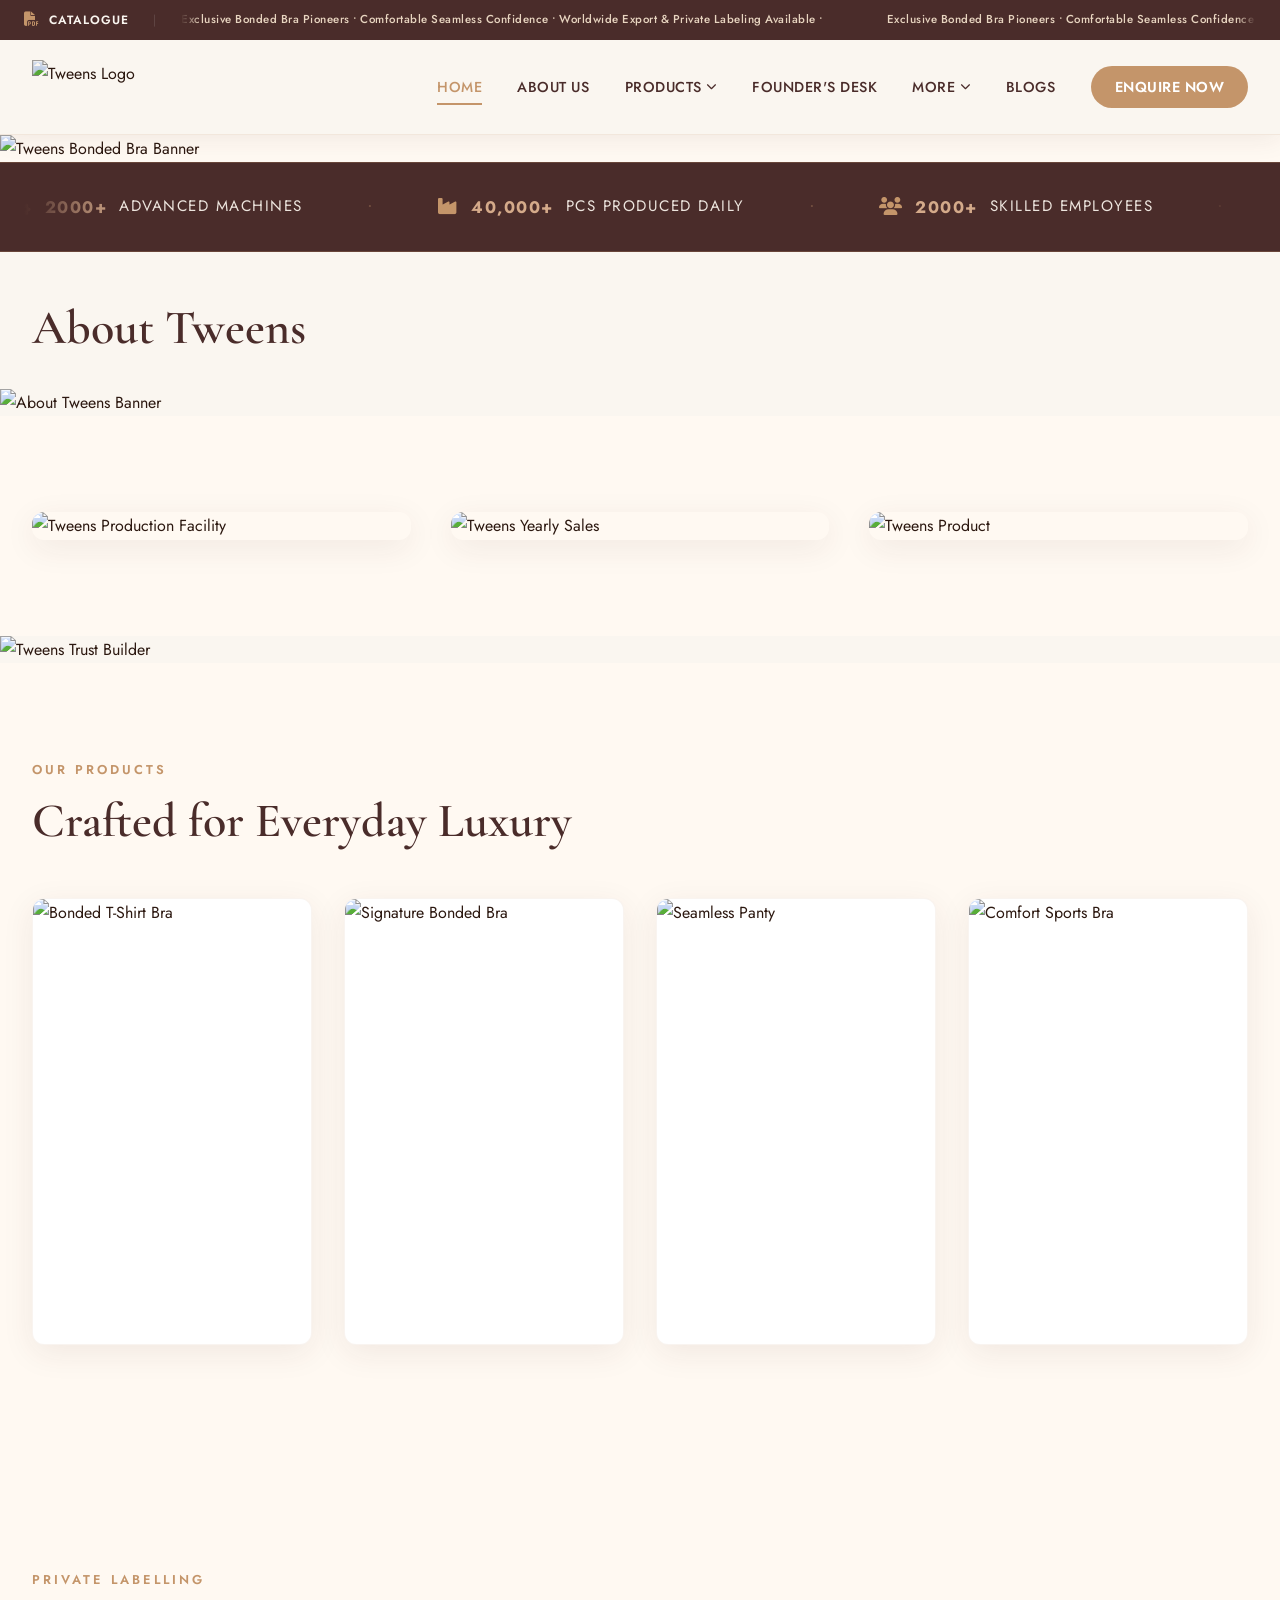
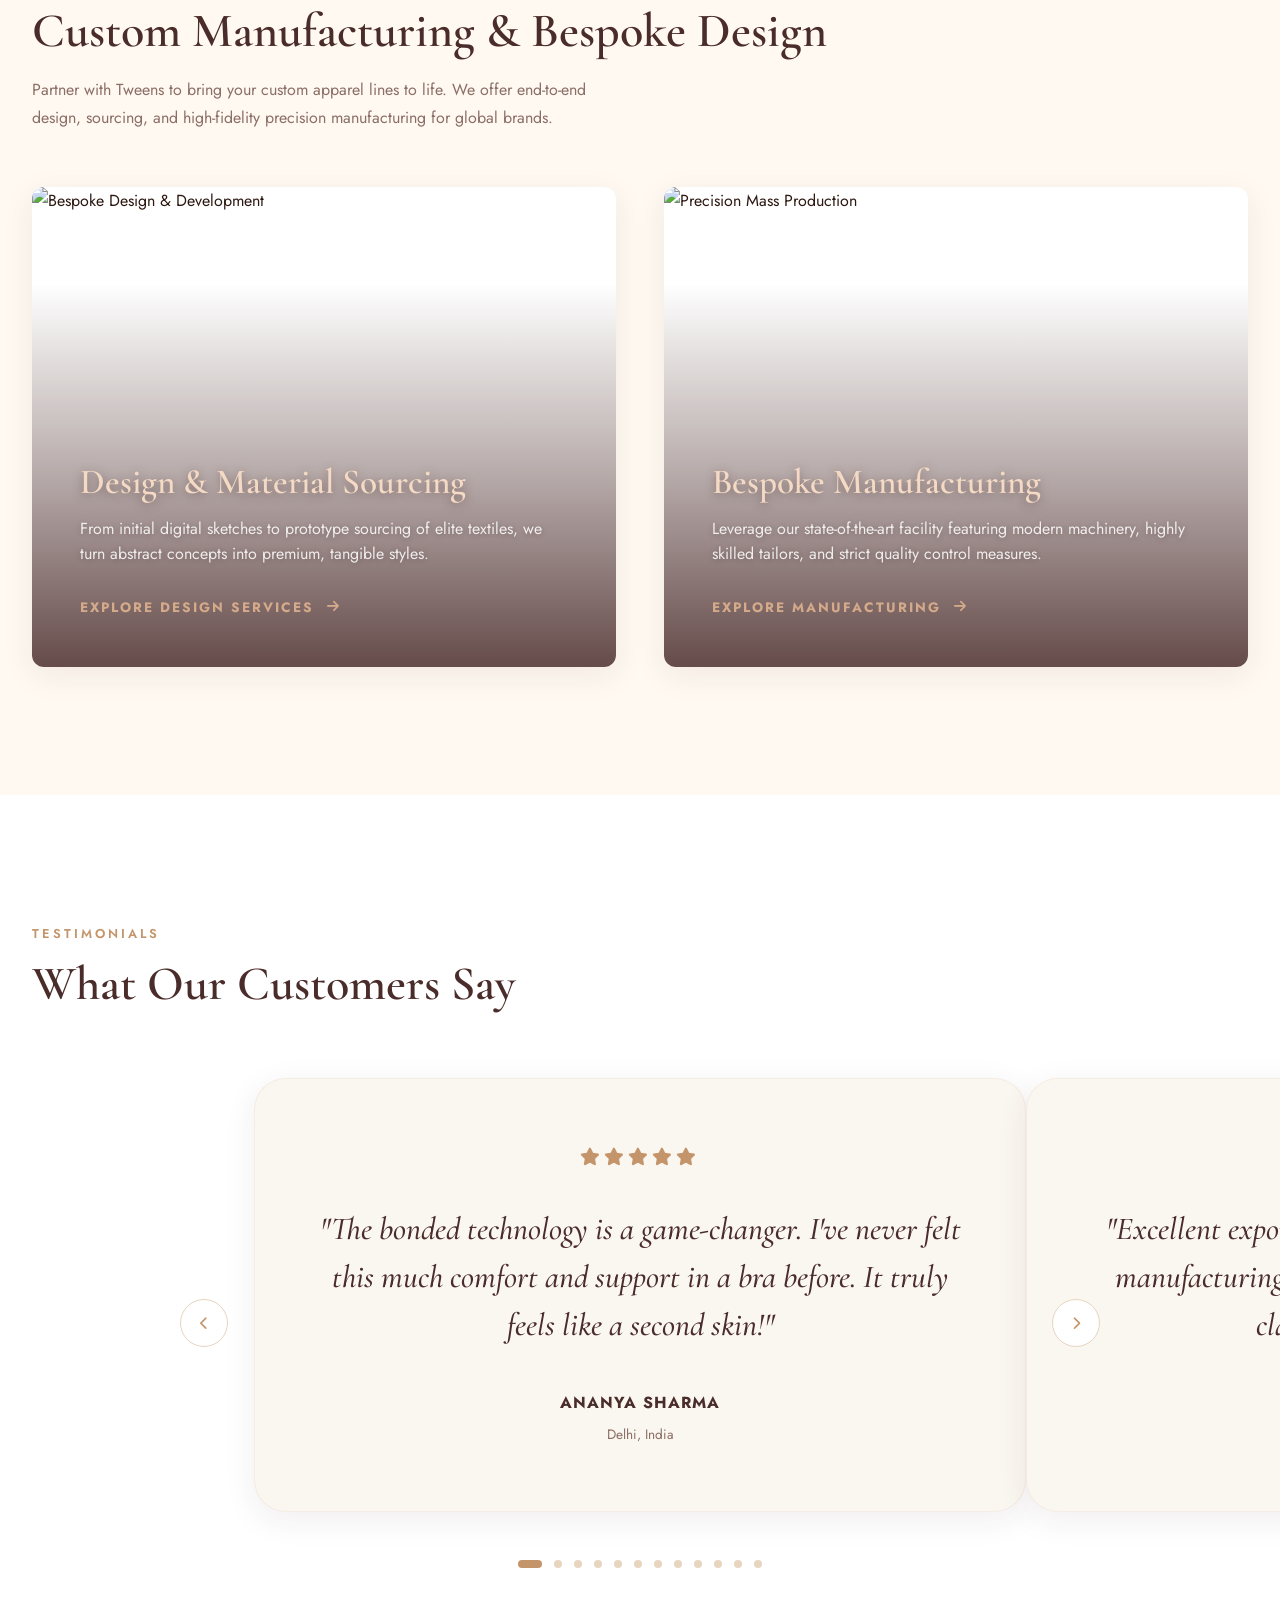
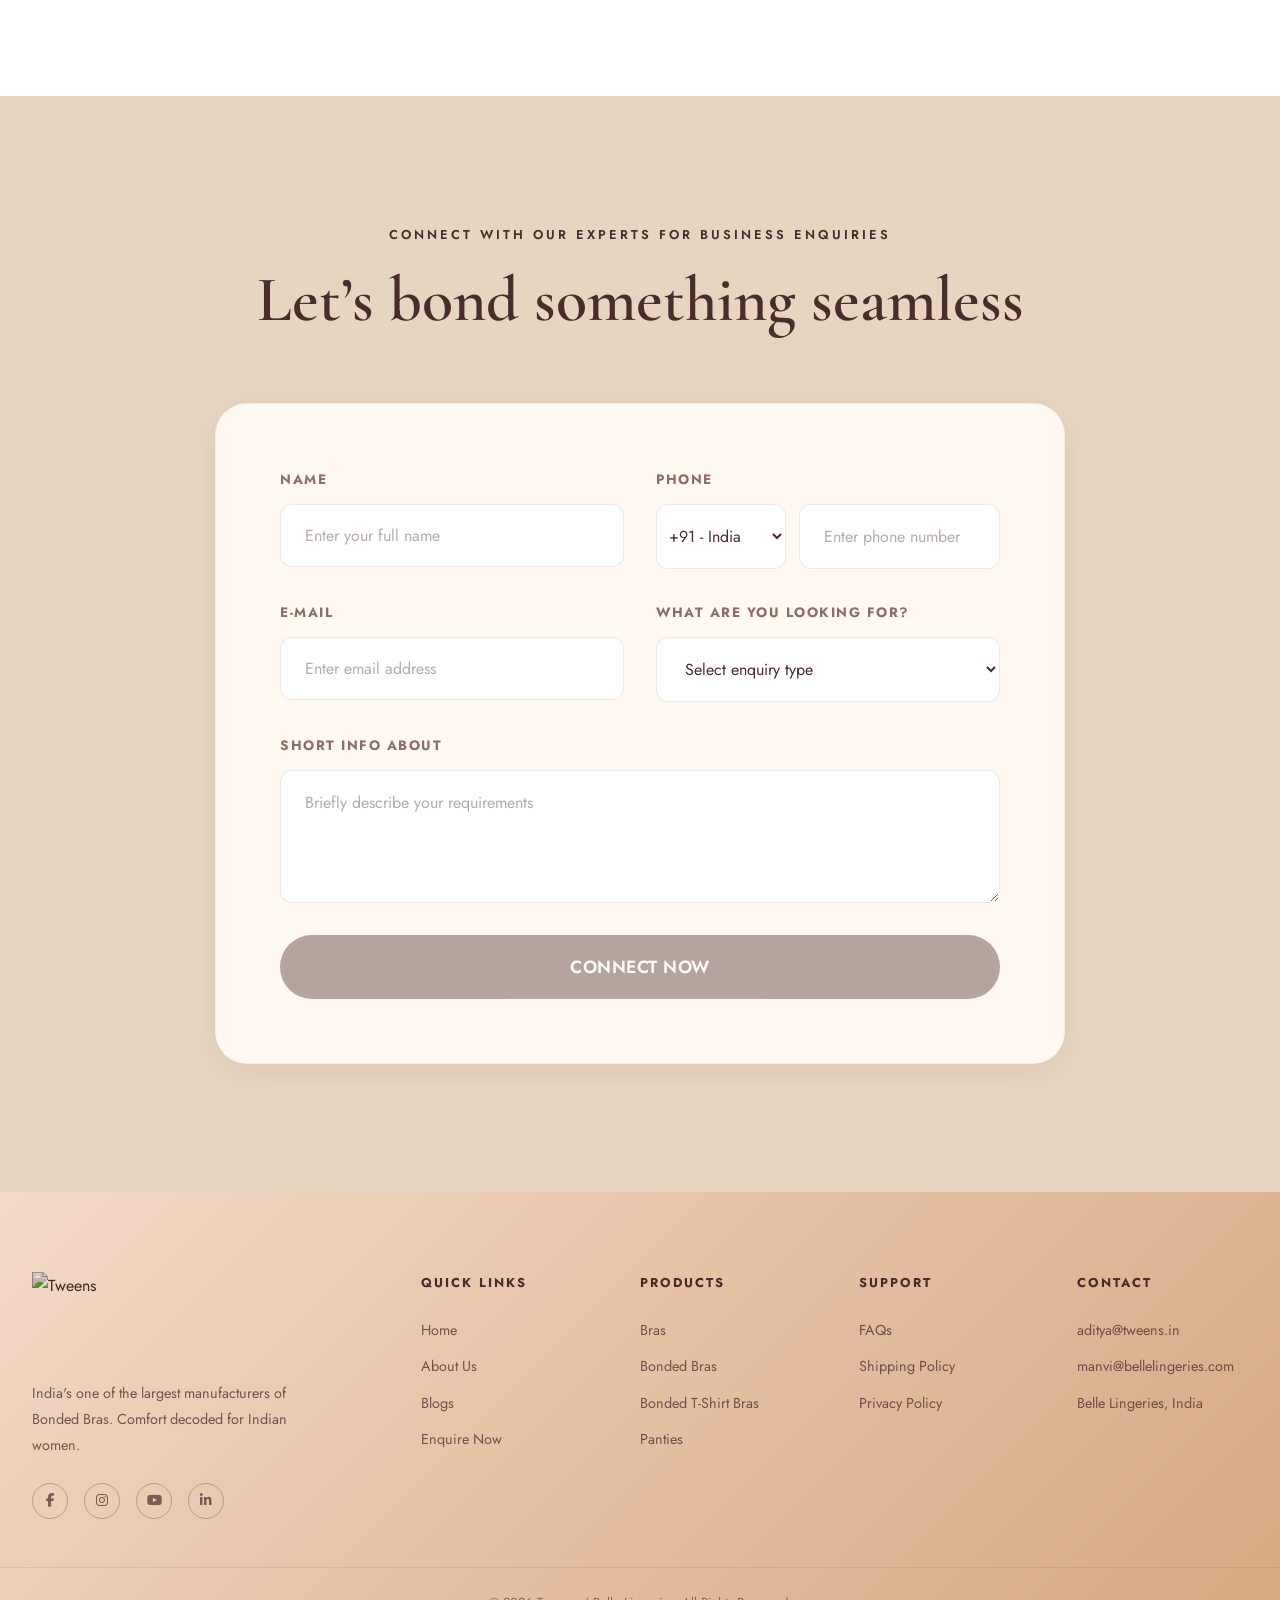
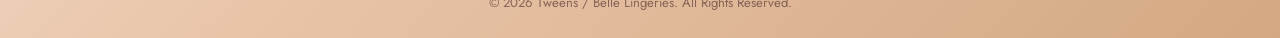
==== index.html @ 76d6bd34 "Add files via upload" ====
<!DOCTYPE html>
<html lang="en">

<head>
    <meta charset="UTF-8">
    <meta name="viewport" content="width=device-width, initial-scale=1.0">
    <title>Tweens | Bonded Bras for Indian Women – Comfort Redefined</title>
    <meta name="description"
        content="Tweens – India's one of the largest manufacturers of Bonded Bras. Experience smooth, seamless and irritation-free comfort designed for Indian women.">
    <link
        href="https://fonts.googleapis.com/css2?family=Cormorant+Garamond:wght@400;500;600;700&family=Jost:wght@300;400;500;600;700&display=swap"
        rel="stylesheet">
    <link rel="icon" type="image/png" href="https://cdn.shopify.com/s/files/1/0840/3045/6115/files/Tweens_Global_Icon_3584676c-ce83-4d31-8aa0-040ca51cfc5e.png?v=1779365489">
    <link rel="stylesheet" href="https://cdnjs.cloudflare.com/ajax/libs/font-awesome/6.4.0/css/all.min.css">
    <link rel="stylesheet" href="styles.css">
</head>

<body>

    <!-- PRELOADER -->
    <div id="preloader">
        <div class="preloader-inner">
            <img src="https://cdn.shopify.com/s/files/1/0840/3045/6115/files/WhatsApp_Image_2026-05-21_at_5.00.16_PM.jpg?v=1779363068" alt="Tweens Logo"
                class="preloader-logo">
            <div class="preloader-bar">
                <div class="preloader-fill"></div>
            </div>
            <p class="preloader-tagline">Comfort. Crafted for You.</p>
        </div>
    </div>

    <!-- HEADER -->
    <header id="header">
        <div class="announcement-bar">
            <div class="container announcement-inner">
                <div class="announcement-content">
                    <a href="#" class="announcement-link"><i class="fas fa-file-pdf"></i> Catalogue</a>
                    <span class="announcement-sep">|</span>
                    <div class="announcement-marquee">
                        <div class="announcement-marquee-track">
                            <span>Exclusive Bonded Bra Pioneers &bull; Comfortable Seamless Confidence &bull; Worldwide Export & Private Labeling Available &bull; </span>
                            <span>Exclusive Bonded Bra Pioneers &bull; Comfortable Seamless Confidence &bull; Worldwide Export & Private Labeling Available &bull; </span>
                            <span>Exclusive Bonded Bra Pioneers &bull; Comfortable Seamless Confidence &bull; Worldwide Export & Private Labeling Available &bull; </span>
                            <span>Exclusive Bonded Bra Pioneers &bull; Comfortable Seamless Confidence &bull; Worldwide Export & Private Labeling Available &bull; </span>
                        </div>
                    </div>
                </div>
            </div>
        </div>
        <div class="container navbar">
            <a href="index.html" class="logo-link">
                <img src="https://cdn.shopify.com/s/files/1/0840/3045/6115/files/WhatsApp_Image_2026-05-21_at_5.00.16_PM.jpg?v=1779363068"
                    alt="Tweens Logo" class="nav-logo">
            </a>
            <nav>
                <ul class="nav-links" id="nav-menu">
                    <li><a href="index.html" class="nav-link active">Home</a></li>
                    <li><a href="about.html" class="nav-link">About Us</a></li>
                    <li class="has-dropdown">
                        <a href="#" class="nav-link">Products <i class="fas fa-chevron-down nav-arrow"></i></a>
                        <ul class="dropdown">
                            <li><a href="#" class="dropdown-link">Bras</a></li>
                            <li><a href="#" class="dropdown-link">Bonded Bras</a></li>
                            <li><a href="#" class="dropdown-link">Bonded T-Shirt Bras</a></li>
                            <li><a href="#" class="dropdown-link">Panties</a></li>
                        </ul>
                    </li>
                    <li><a href="#" class="nav-link">Founder's Desk</a></li>
                    <li class="has-dropdown">
                        <a href="#" class="nav-link">More <i class="fas fa-chevron-down nav-arrow"></i></a>
                        <ul class="dropdown">
                            <li><a href="faq.html" class="dropdown-link">FAQs</a></li>
                            <li><a href="shipping-policy.html" class="dropdown-link">Shipping Policy</a></li>
                            <li><a href="privacy-policy.html" class="dropdown-link">Privacy Policy</a></li>
                        </ul>
                    </li>
                    <li><a href="blogs.html" class="nav-link">Blogs</a></li>
                    <li><a href="#contact" class="nav-link nav-cta">Enquire Now</a></li>
                </ul>
            </nav>
            <button class="menu-toggle" id="menu-toggle" aria-label="Toggle menu">
                <span></span><span></span><span></span>
            </button>
        </div>
    </header>

    <!-- HERO BANNER -->
    <section id="hero" class="hero">
        <a href="#contact" class="hero-banner-link" aria-label="Explore Bonded Bras Collection">
            <picture>
                <source media="(max-width: 768px)"
                    srcset="https://cdn.shopify.com/s/files/1/0840/3045/6115/files/Mix_Articles_Home_Page_Banner_Mob.webp?v=1779259885">
                <img src="https://cdn.shopify.com/s/files/1/0840/3045/6115/files/Mix_Articles_Home_Page_Banner_Web.webp?v=1779259885"
                    alt="Tweens Bonded Bra Banner" class="hero-img">
            </picture>
        </a>
    </section>

    <!-- BRAND STATS MARQUEE SECTION -->
    <section class="brand-stats-marquee">
        <div class="stats-marquee-container">
            <div class="stats-marquee-track">
                <!-- Group 1 -->
                <div class="stats-marquee-group">
                    <span class="stats-item"><i class="fas fa-cogs"></i> <span class="stats-number">2000+</span> Advanced Machines</span>
                    <span class="stats-separator">&bull;</span>
                    <span class="stats-item"><i class="fas fa-industry"></i> <span class="stats-number">40,000+</span> Pcs Produced Daily</span>
                    <span class="stats-separator">&bull;</span>
                    <span class="stats-item"><i class="fas fa-users"></i> <span class="stats-number">2000+</span> Skilled Employees</span>
                    <span class="stats-separator">&bull;</span>
                    <span class="stats-item"><i class="fas fa-building"></i> <span class="stats-number">4</span> Manufacturing Units</span>
                    <span class="stats-separator">&bull;</span>
                    <span class="stats-item"><i class="fas fa-award"></i> <span class="stats-number">25+</span> Years in Manufacturing</span>
                </div>
                <!-- Group 2 (Duplicate for infinite seamless scroll) -->
                <div class="stats-marquee-group" aria-hidden="true">
                    <span class="stats-item"><i class="fas fa-cogs"></i> <span class="stats-number">2000+</span> Advanced Machines</span>
                    <span class="stats-separator">&bull;</span>
                    <span class="stats-item"><i class="fas fa-industry"></i> <span class="stats-number">40,000+</span> Pcs Produced Daily</span>
                    <span class="stats-separator">&bull;</span>
                    <span class="stats-item"><i class="fas fa-users"></i> <span class="stats-number">2000+</span> Skilled Employees</span>
                    <span class="stats-separator">&bull;</span>
                    <span class="stats-item"><i class="fas fa-building"></i> <span class="stats-number">4</span> Manufacturing Units</span>
                    <span class="stats-separator">&bull;</span>
                    <span class="stats-item"><i class="fas fa-award"></i> <span class="stats-number">25+</span> Years in Manufacturing</span>
                </div>
            </div>
        </div>
    </section>

    <!-- ABOUT SECTION -->
    <section id="about" class="about-section">
        <div class="container section-header-container">
            <h1 class="section-heading" data-aos>About Tweens</h1>
        </div>
        <div class="about-banner-wrap">
            <a href="about.html" class="about-banner-link" aria-label="Learn More About Tweens">
                <picture>
                    <source media="(max-width: 768px)"
                        srcset="https://cdn.shopify.com/s/files/1/0840/3045/6115/files/About_Us_Banner_Mob.webp?v=1779260241">
                    <img src="https://cdn.shopify.com/s/files/1/0840/3045/6115/files/About_Us_Banner_Web.webp?v=1779260241"
                        alt="About Tweens Banner" class="about-img">
                </picture>
            </a>
        </div>
    </section>

    <!-- NEW 3-IMAGE CARDS SECTION -->
    <section class="image-showcase">
        <div class="container">
            <div class="showcase-grid">
                <a href="#" class="showcase-card" data-aos>
                    <div class="card-img-wrap">
                        <img src="https://cdn.shopify.com/s/files/1/0840/3045/6115/files/Production_Facility.webp?v=1779260323"
                            alt="Tweens Production Facility">
                        <div class="card-overlay"><span>Explore Now</span></div>
                    </div>
                </a>
                <div class="showcase-card non-clickable" data-aos>
                    <div class="card-img-wrap">
                        <img src="https://cdn.shopify.com/s/files/1/0840/3045/6115/files/Yearly_Sales.webp?v=1779260323"
                            alt="Tweens Yearly Sales">
                    </div>
                </div>
                <a href="#" class="showcase-card" data-aos>
                    <div class="card-img-wrap">
                        <img src="https://cdn.shopify.com/s/files/1/0840/3045/6115/files/Our_Product.webp?v=1779260323"
                            alt="Tweens Product">
                        <div class="card-overlay"><span>Shop Collection</span></div>
                    </div>
                </a>
            </div>
        </div>
    </section>

    <!-- NUMBERS SECTION (25+, 100000+, 15+) COMMENTED OUT — Uncomment to re-enable -->
    <!--
    <section class="achievement-section">
        <div class="container">
            <div class="achievement-grid">
                <div class="achievement-card" data-aos>
                    <div class="ach-num-wrap">
                        <span class="ach-num counter" data-target="25">0</span><span class="ach-suffix">+</span>
                    </div>
                    <h3 class="ach-title">YEARS OF BRA MANUFACTURING EXPERTISE</h3>
                    <p class="ach-desc">A legacy of intimate-wear craftsmanship built around comfort, support and
                        everyday confidence for Indian women.</p>
                </div>
                <div class="achievement-card" data-aos>
                    <div class="ach-num-wrap">
                        <span class="ach-num counter" data-target="100000">0</span><span class="ach-suffix">+</span>
                    </div>
                    <h3 class="ach-title">COMFORT-FIRST BRAS CRAFTED</h3>
                    <p class="ach-desc">Designed with bonded technology, breathable fabrics and smooth finishes to make
                        everyday wear feel effortless.</p>
                </div>
                <div class="achievement-card" data-aos>
                    <div class="ach-num-wrap">
                        <span class="ach-num counter" data-target="15">0</span><span class="ach-suffix">+</span>
                    </div>
                    <h3 class="ach-title">BONDED BRA STYLES</h3>
                    <p class="ach-desc">From everyday bonded bras to minimisers, push-up bras, plus-size bras and sports
                        bras — comfort for every need.</p>
                </div>
            </div>
        </div>
    </section>
    -->



    <!-- FOUNDER'S DESK SECTION — COMMENTED OUT — Uncomment to re-enable -->
    <!--
    <section class="chairman-section">
        <div class="chairman-banner">
            <picture>
                <source media="(max-width: 768px)" srcset="https://images.unsplash.com/photo-1603252109303-2751441dd157?auto=format&fit=crop&w=768&q=80">
                <img src="https://images.unsplash.com/photo-1603252109303-2751441dd157?auto=format&fit=crop&w=1920&q=80" alt="From The Chairman's Desk" class="chairman-img">
            </picture>
            <div class="chairman-overlay"></div>
            <div class="container chairman-text-container">
                <div class="chairman-content" data-aos>
                    <h1 class="chairman-heading">From The Founder's Desk</h1>
                    <h2 class="chairman-subheading">A message from the vision behind Tweens</h2>
                    <div class="chairman-para-wrap">
                        <p>At Belle Lingeries / Tweens, our journey has always been guided by one belief — comfort
                            should never feel like a compromise. With over 25 years of manufacturing expertise, we have
                            worked to decode the comfort needs of Indian women and bring them thoughtfully designed
                            bonded bras that feel smooth, supportive and effortless every day.</p>
                        <p>Tweens is built on innovation, care and a deep understanding of intimate-wear comfort. Every
                            product we create reflects our commitment to quality, fit and confidence.</p>
                    </div>
                </div>
            </div>
        </div>
    </section>
    -->

    <!-- BUSINESSES SECTION — COMMENTED OUT — Uncomment to re-enable -->
    <!--
    <section class="businesses-section">
        <div class="container">
            <div class="section-label" data-aos>BUSINESSES</div>
            <h1 class="section-heading" data-aos>Who Knows Lingerie Better than Us !</h1>
            <p class="section-sub" data-aos>Spreading inner comfort with our specially designed bonded bras.</p>
            <div class="business-grid">
                <div class="business-card" data-aos>
                    <div class="business-img-wrap">
                        <img src="https://cdn.shopify.com/s/files/1/0840/3045/6115/files/1_7e33e792-916b-4b5b-82d6-a1edf992f3be.webp?v=1778657015" alt="Our Brands">
                        <div class="business-overlay-panel">
                            <h3 class="business-card-title">Our Brands</h3>
                            <p class="business-card-desc">Explore our comfort-first lingerie collections crafted with
                                thoughtful design, bonded technology and everyday wearability.</p>
                            <a href="#" class="btn-accent">VIEW OUR BRANDS</a>
                        </div>
                    </div>
                </div>
                <div class="business-card" data-aos>
                    <div class="business-img-wrap">
                        <img src="https://cdn.shopify.com/s/files/1/0840/3045/6115/files/1_7e33e792-916b-4b5b-82d6-a1edf992f3be.webp?v=1778657015" alt="Private Labelling">
                        <div class="business-overlay-panel">
                            <h3 class="business-card-title">Private Labelling</h3>
                            <p class="business-card-desc">Partner with us to create your own bonded lingerie line with
                                trusted manufacturing expertise, premium quality and comfort innovation.</p>
                            <a href="#" class="btn-accent">VIEW PRIVATE LABELLING</a>
                        </div>
                    </div>
                </div>
            </div>
        </div>
    </section>
    -->

    <!-- OUR FLAGSHIP BRAND SECTION — COMMENTED OUT — Uncomment to re-enable -->
    <!--
    <section class="flagship-section">
        <div class="container">
            <div class="section-label" data-aos>OUR FLAGSHIP BRAND</div>
            <h1 class="section-heading" data-aos>Tweens</h1>
            <p class="section-sub" data-aos>Comfort should never feel like a compromise.</p>
            <a href="https://www.tweens.in" class="flagship-banner-link" target="_blank" data-aos>
                <div class="flagship-banner">
                    <div class="flagship-banner-left">
                        <img src="https://cdn.shopify.com/s/files/1/0840/3045/6115/files/WhatsApp_Image_2026-05-21_at_5.00.16_PM.jpg?v=1779363068" alt="Tweens Logo" class="flagship-logo">
                        <h2 class="flagship-tagline">Comfort should never feel like a compromise.</h2>
                        <p class="flagship-desc">Discover Tweens Bonded Bras — designed with smooth bonded technology,
                            breathable comfort and everyday confidence for Indian women.</p>
                        <div class="btn btn-primary flagship-btn">Visit Tweens</div>
                    </div>
                    <div class="flagship-banner-right">
                        <div class="flagship-image-wrapper">
                            <div class="flagship-img-card card-1">
                                <img src="https://cdn.shopify.com/s/files/1/0840/3045/6115/files/7_75db6584-5032-468c-86e1-dafb694652d4.webp?v=1778656054" alt="Tweens Product 1">
                            </div>
                            <div class="flagship-img-card card-2">
                                <img src="https://cdn.shopify.com/s/files/1/0840/3045/6115/files/5_205f5c00-5e10-44bc-b771-1d35af0eeec4.webp?v=1778476371" alt="Tweens Product 2">
                            </div>
                        </div>
                    </div>
                </div>
            </a>
        </div>
    </section>
    -->

    <!-- TRUST BUILDER BANNER -->
    <section class="trust-builder-section" data-aos>
        <picture>
            <source media="(max-width: 768px)"
                srcset="https://cdn.shopify.com/s/files/1/0840/3045/6115/files/Trust_Builder_Banner_Mob.webp?v=1779279334">
            <img src="https://cdn.shopify.com/s/files/1/0840/3045/6115/files/Trust_Builder_Banner_Web.webp?v=1779279334"
                alt="Tweens Trust Builder" class="trust-builder-img">
        </picture>
    </section>

    <!-- OUR PRODUCTS SECTION -->
    <section class="products-section">
        <div class="container">
            <div class="section-label" data-aos>OUR PRODUCTS</div>
            <h1 class="section-heading" data-aos>Crafted for Everyday Luxury</h1>
            
            <div class="products-grid">
                <!-- Product 1 -->
                <a href="#" class="product-card" data-aos>
                    <div class="product-img-wrap">
                        <img src="https://cdn.shopify.com/s/files/1/0840/3045/6115/files/T-Shirt.webp?v=1779279581" alt="Bonded T-Shirt Bra" class="product-img">
                    </div>
                </a>
                
                <!-- Product 2 -->
                <a href="#" class="product-card" data-aos>
                    <div class="product-img-wrap">
                        <img src="https://cdn.shopify.com/s/files/1/0840/3045/6115/files/TW-199_266970cd-c589-409c-830b-fe6e6c5814cc.webp?v=1779279581" alt="Signature Bonded Bra" class="product-img">
                    </div>
                </a>
                
                <!-- Product 3 -->
                <a href="#" class="product-card" data-aos>
                    <div class="product-img-wrap">
                        <img src="https://cdn.shopify.com/s/files/1/0840/3045/6115/files/Panty_e644581e-44de-4f67-8604-88ad928a9df3.webp?v=1779279581" alt="Seamless Panty" class="product-img">
                    </div>
                </a>
                
                <!-- Product 4 -->
                <a href="#" class="product-card" data-aos>
                    <div class="product-img-wrap">
                        <img src="https://cdn.shopify.com/s/files/1/0840/3045/6115/files/SB-38_387d58bb-38e2-4be7-adb9-126df9752b7f.webp?v=1779279581" alt="Comfort Sports Bra" class="product-img">
                    </div>
                </a>
            </div>
        </div>
    </section>

    <!-- PRIVATE LABELLING SECTION -->
    <section class="private-labelling-section">
        <div class="container">
            <div class="section-label" data-aos>PRIVATE LABELLING</div>
            <h1 class="section-heading" data-aos>Custom Manufacturing & Bespoke Design</h1>
            <p class="section-sub" data-aos>Partner with Tweens to bring your custom apparel lines to life. We offer end-to-end design, sourcing, and high-fidelity precision manufacturing for global brands.</p>
            
            <div class="private-label-grid">
                <!-- Card 1 -->
                <div class="private-label-card" data-aos>
                    <div class="private-label-img-wrap">
                        <img src="https://images.unsplash.com/photo-1558769132-cb1aea458c5e?auto=format&fit=crop&w=1200&q=80" alt="Bespoke Design & Development" class="private-label-img">
                        <div class="private-label-overlay"></div>
                    </div>
                    <div class="private-label-content">
                        <h3 class="private-label-title">Design & Material Sourcing</h3>
                        <p class="private-label-desc">From initial digital sketches to prototype sourcing of elite textiles, we turn abstract concepts into premium, tangible styles.</p>
                        <a href="#contact" class="private-label-btn">
                            <span>Explore Design Services</span>
                            <i class="fas fa-arrow-right"></i>
                        </a>
                    </div>
                </div>
                
                <!-- Card 2 -->
                <div class="private-label-card" data-aos>
                    <div class="private-label-img-wrap">
                        <img src="https://images.unsplash.com/photo-1441986300917-64674bd600d8?auto=format&fit=crop&w=1200&q=80" alt="Precision Mass Production" class="private-label-img">
                        <div class="private-label-overlay"></div>
                    </div>
                    <div class="private-label-content">
                        <h3 class="private-label-title">Bespoke Manufacturing</h3>
                        <p class="private-label-desc">Leverage our state-of-the-art facility featuring modern machinery, highly skilled tailors, and strict quality control measures.</p>
                        <a href="#contact" class="private-label-btn">
                            <span>Explore Manufacturing</span>
                            <i class="fas fa-arrow-right"></i>
                        </a>
                    </div>
                </div>
            </div>
        </div>
    </section>

    <!-- TESTIMONIALS SECTION -->
    <section class="testimonials-section">
        <div class="container">
            <div class="section-label" data-aos>TESTIMONIALS</div>
            <h1 class="section-heading" data-aos>What Our Customers Say</h1>

            <div class="testimonial-carousel-container" data-aos>
                <div class="testimonial-carousel" id="testimonial-carousel">
                    <!-- Review 1 -->
                    <div class="testimonial-card">
                        <div class="stars"><i class="fas fa-star"></i><i class="fas fa-star"></i><i
                                class="fas fa-star"></i><i class="fas fa-star"></i><i class="fas fa-star"></i></div>
                        <p class="review-text">"The bonded technology is a game-changer. I've never felt this much
                            comfort and support in a bra before. It truly feels like a second skin!"</p>
                        <div class="customer-info">
                            <div class="customer-details">
                                <span class="customer-name">Ananya Sharma</span>
                                <span class="customer-loc">Delhi, India</span>
                            </div>
                        </div>
                    </div>
                    <!-- Review 2 -->
                    <div class="testimonial-card">
                        <div class="stars"><i class="fas fa-star"></i><i class="fas fa-star"></i><i
                                class="fas fa-star"></i><i class="fas fa-star"></i><i class="fas fa-star"></i></div>
                        <p class="review-text">"Excellent export partner. The quality consistency and manufacturing
                            standards of Tweens are truly world-class for the global market."</p>
                        <div class="customer-info">
                            <div class="customer-details">
                                <span class="customer-name">David Chen</span>
                                <span class="customer-loc">Shanghai, China</span>
                            </div>
                        </div>
                    </div>
                    <!-- Review 3 -->
                    <div class="testimonial-card">
                        <div class="stars"><i class="fas fa-star"></i><i class="fas fa-star"></i><i
                                class="fas fa-star"></i><i class="fas fa-star"></i><i class="fas fa-star"></i></div>
                        <p class="review-text">"Finally, a brand that understands the comfort needs of Indian women. The
                            seamless finish is perfect under any outfit."</p>
                        <div class="customer-info">
                            <div class="customer-details">
                                <span class="customer-name">Priya Patel</span>
                                <span class="customer-loc">Mumbai, India</span>
                            </div>
                        </div>
                    </div>
                    <!-- Review 4 -->
                    <div class="testimonial-card">
                        <div class="stars"><i class="fas fa-star"></i><i class="fas fa-star"></i><i
                                class="fas fa-star"></i><i class="fas fa-star"></i><i class="fas fa-star"></i></div>
                        <p class="review-text">"The private labeling service is exceptional. They offer high-end
                            manufacturing with great attention to detail for international partners."</p>
                        <div class="customer-info">
                            <div class="customer-details">
                                <span class="customer-name">Siddharth Mehta</span>
                                <span class="customer-loc">Dubai, UAE</span>
                            </div>
                        </div>
                    </div>
                    <!-- Review 5 -->
                    <div class="testimonial-card">
                        <div class="stars"><i class="fas fa-star"></i><i class="fas fa-star"></i><i
                                class="fas fa-star"></i><i class="fas fa-star"></i><i class="fas fa-star"></i></div>
                        <p class="review-text">"As a luxury retailer, we value the innovation and design Tweens brings
                            to our international collections. Truly premium products."</p>
                        <div class="customer-info">
                            <div class="customer-details">
                                <span class="customer-name">Amara Okafor</span>
                                <span class="customer-loc">Lagos, Nigeria</span>
                            </div>
                        </div>
                    </div>
                    <!-- Review 6 -->
                    <div class="testimonial-card">
                        <div class="stars"><i class="fas fa-star"></i><i class="fas fa-star"></i><i
                                class="fas fa-star"></i><i class="fas fa-star"></i><i class="fas fa-star"></i></div>
                        <p class="review-text">"The comfort of Tweens bras is unmatched. They have become a staple for
                            my customers who prioritize daily wearability."</p>
                        <div class="customer-info">
                            <div class="customer-details">
                                <span class="customer-name">Emily Watson</span>
                                <span class="customer-loc">New York, USA</span>
                            </div>
                        </div>
                    </div>
                    <!-- Review 7 -->
                    <div class="testimonial-card">
                        <div class="stars"><i class="fas fa-star"></i><i class="fas fa-star"></i><i
                                class="fas fa-star"></i><i class="fas fa-star"></i><i class="fas fa-star"></i></div>
                        <p class="review-text">"A reliable supply chain and premium product quality. Tweens is our most
                            trusted name for global lingerie exports and manufacturing."</p>
                        <div class="customer-info">
                            <div class="customer-details">
                                <span class="customer-name">Rohan Gupta</span>
                                <span class="customer-loc">Singapore</span>
                            </div>
                        </div>
                    </div>
                    <!-- Review 8 -->
                    <div class="testimonial-card">
                        <div class="stars"><i class="fas fa-star"></i><i class="fas fa-star"></i><i
                                class="fas fa-star"></i><i class="fas fa-star"></i><i class="fas fa-star"></i></div>
                        <p class="review-text">"The seamless finish and softest fabrics make Tweens stand out in the
                            European market. My customers in Spain love this brand!"</p>
                        <div class="customer-info">
                            <div class="customer-details">
                                <span class="customer-name">Isabella Garcia</span>
                                <span class="customer-loc">Madrid, Spain</span>
                            </div>
                        </div>
                    </div>
                    <!-- Review 9 -->
                    <div class="testimonial-card">
                        <div class="stars"><i class="fas fa-star"></i><i class="fas fa-star"></i><i
                                class="fas fa-star"></i><i class="fas fa-star"></i><i class="fas fa-star"></i></div>
                        <p class="review-text">"The innovation behind these bonded bras is impressive. Minimalist,
                            modern, and extremely comfortable for long work days."</p>
                        <div class="customer-info">
                            <div class="customer-details">
                                <span class="customer-name">Elena Rossi</span>
                                <span class="customer-loc">Milan, Italy</span>
                            </div>
                        </div>
                    </div>
                    <!-- Review 10 -->
                    <div class="testimonial-card">
                        <div class="stars"><i class="fas fa-star"></i><i class="fas fa-star"></i><i
                                class="fas fa-star"></i><i class="fas fa-star"></i><i class="fas fa-star"></i></div>
                        <p class="review-text">"Incredible support and flawless technology. It's rare to find an Indian
                            brand that delivers such high-tech intimate wear."</p>
                        <div class="customer-info">
                            <div class="customer-details">
                                <span class="customer-name">Kavita Reddy</span>
                                <span class="customer-loc">Hyderabad, India</span>
                            </div>
                        </div>
                    </div>
                    <!-- Review 11 -->
                    <div class="testimonial-card">
                        <div class="stars"><i class="fas fa-star"></i><i class="fas fa-star"></i><i
                                class="fas fa-star"></i><i class="fas fa-star"></i><i class="fas fa-star"></i></div>
                        <p class="review-text">"German standards of quality met with Indian craftsmanship. Our export
                            collaboration with Tweens has been a huge success."</p>
                        <div class="customer-info">
                            <div class="customer-details">
                                <span class="customer-name">Hans Müller</span>
                                <span class="customer-loc">Berlin, Germany</span>
                            </div>
                        </div>
                    </div>
                    <!-- Review 12 -->
                    <div class="testimonial-card">
                        <div class="stars"><i class="fas fa-star"></i><i class="fas fa-star"></i><i
                                class="fas fa-star"></i><i class="fas fa-star"></i><i class="fas fa-star"></i></div>
                        <p class="review-text">"Premium quality at such an accessible price. Tweens has decoded the
                            perfect fit for everyday confidence. Highly recommended!"</p>
                        <div class="customer-info">
                            <div class="customer-details">
                                <span class="customer-name">Sarah Miller</span>
                                <span class="customer-loc">London, UK</span>
                            </div>
                        </div>
                    </div>
                </div>

                <div class="carousel-nav">
                    <button class="nav-btn prev" id="prev-btn" aria-label="Previous review"><i
                            class="fas fa-chevron-left"></i></button>
                    <button class="nav-btn next" id="next-btn" aria-label="Next review"><i
                            class="fas fa-chevron-right"></i></button>
                </div>

                <div class="carousel-dots" id="carousel-dots">
                    <span class="dot active"></span>
                    <span class="dot"></span>
                    <span class="dot"></span>
                    <span class="dot"></span>
                    <span class="dot"></span>
                    <span class="dot"></span>
                    <span class="dot"></span>
                    <span class="dot"></span>
                    <span class="dot"></span>
                    <span class="dot"></span>
                    <span class="dot"></span>
                    <span class="dot"></span>
                </div>
            </div>
        </div>
    </section>

    <section id="contact" class="contact-section">
        <div class="container">
            <div class="contact-header" data-aos>
                <div class="section-label">Connect with our experts for business enquiries</div>
                <h1 class="section-heading">Let’s bond something seamless</h1>
            </div>

            <div class="contact-form-container">
                <!-- GOOGLE SHEETS FORM — Field names updated for new mapping -->
                <form class="inquiry-form" id="contact-form" data-aos>
                    <div class="form-row">
                        <div class="form-group">
                            <label>Name</label>
                            <input type="text" name="name" placeholder="Enter your full name" required>
                        </div>
                        <div class="form-group">
                            <label>Phone</label>
                            <div class="phone-input-container">
                                <select name="country_code" class="country-code-select" required>
                                    <option value="+91" selected>+91 - India</option>
                                    <option value="+93">+93 - Afghanistan</option>
                                    <option value="+355">+355 - Albania</option>
                                    <option value="+213">+213 - Algeria</option>
                                    <option value="+1684">+1-684 - American Samoa</option>
                                    <option value="+376">+376 - Andorra</option>
                                    <option value="+244">+244 - Angola</option>
                                    <option value="+1264">+1-264 - Anguilla</option>
                                    <option value="+1268">+1-268 - Antigua & Barbuda</option>
                                    <option value="+54">+54 - Argentina</option>
                                    <option value="+374">+374 - Armenia</option>
                                    <option value="+297">+297 - Aruba</option>
                                    <option value="+61">+61 - Australia</option>
                                    <option value="+43">+43 - Austria</option>
                                    <option value="+994">+994 - Azerbaijan</option>
                                    <option value="+1242">+1-242 - Bahamas</option>
                                    <option value="+973">+973 - Bahrain</option>
                                    <option value="+880">+880 - Bangladesh</option>
                                    <option value="+1246">+1-246 - Barbados</option>
                                    <option value="+375">+375 - Belarus</option>
                                    <option value="+32">+32 - Belgium</option>
                                    <option value="+501">+501 - Belize</option>
                                    <option value="+229">+229 - Benin</option>
                                    <option value="+1441">+1-441 - Bermuda</option>
                                    <option value="+975">+975 - Bhutan</option>
                                    <option value="+591">+591 - Bolivia</option>
                                    <option value="+387">+387 - Bosnia & Herzegovina</option>
                                    <option value="+267">+267 - Botswana</option>
                                    <option value="+55">+55 - Brazil</option>
                                    <option value="+246">+246 - British Indian Ocean Territory</option>
                                    <option value="+1284">+1-284 - British Virgin Islands</option>
                                    <option value="+673">+673 - Brunei</option>
                                    <option value="+359">+359 - Bulgaria</option>
                                    <option value="+226">+226 - Burkina Faso</option>
                                    <option value="+257">+257 - Burundi</option>
                                    <option value="+855">+855 - Cambodia</option>
                                    <option value="+237">+237 - Cameroon</option>
                                    <option value="+1">+1 - Canada</option>
                                    <option value="+238">+238 - Cape Verde</option>
                                    <option value="+1345">+1-345 - Cayman Islands</option>
                                    <option value="+236">+236 - Central African Republic</option>
                                    <option value="+235">+235 - Chad</option>
                                    <option value="+56">+56 - Chile</option>
                                    <option value="+86">+86 - China</option>
                                    <option value="+61">+61 - Christmas Island</option>
                                    <option value="+61">+61 - Cocos (Keeling) Islands</option>
                                    <option value="+57">+57 - Colombia</option>
                                    <option value="+269">+269 - Comoros</option>
                                    <option value="+242">+242 - Congo (Republic)</option>
                                    <option value="+243">+243 - Congo (Democratic Republic)</option>
                                    <option value="+682">+682 - Cook Islands</option>
                                    <option value="+506">+506 - Costa Rica</option>
                                    <option value="+385">+385 - Croatia</option>
                                    <option value="+53">+53 - Cuba</option>
                                    <option value="+599">+599 - Curaçao</option>
                                    <option value="+357">+357 - Cyprus</option>
                                    <option value="+420">+420 - Czech Republic</option>
                                    <option value="+45">+45 - Denmark</option>
                                    <option value="+253">+253 - Djibouti</option>
                                    <option value="+1767">+1-767 - Dominica</option>
                                    <option value="+1809">+1-809 - Dominican Republic</option>
                                    <option value="+670">+670 - East Timor</option>
                                    <option value="+593">+593 - Ecuador</option>
                                    <option value="+20">+20 - Egypt</option>
                                    <option value="+503">+503 - El Salvador</option>
                                    <option value="+240">+240 - Equatorial Guinea</option>
                                    <option value="+291">+291 - Eritrea</option>
                                    <option value="+372">+372 - Estonia</option>
                                    <option value="+251">+251 - Ethiopia</option>
                                    <option value="+500">+500 - Falkland Islands</option>
                                    <option value="+298">+298 - Faroe Islands</option>
                                    <option value="+679">+679 - Fiji</option>
                                    <option value="+358">+358 - Finland</option>
                                    <option value="+33">+33 - France</option>
                                    <option value="+590">+590 - French Guiana</option>
                                    <option value="+689">+689 - French Polynesia</option>
                                    <option value="+241">+241 - Gabon</option>
                                    <option value="+220">+220 - Gambia</option>
                                    <option value="+995">+995 - Georgia</option>
                                    <option value="+49">+49 - Germany</option>
                                    <option value="+233">+233 - Ghana</option>
                                    <option value="+350">+350 - Gibraltar</option>
                                    <option value="+30">+30 - Greece</option>
                                    <option value="+299">+299 - Greenland</option>
                                    <option value="+1473">+1-473 - Grenada</option>
                                    <option value="+590">+590 - Guadeloupe</option>
                                    <option value="+1671">+1-671 - Guam</option>
                                    <option value="+502">+502 - Guatemala</option>
                                    <option value="+44">+44 - Guernsey</option>
                                    <option value="+224">+224 - Guinea</option>
                                    <option value="+245">+245 - Guinea-Bissau</option>
                                    <option value="+592">+592 - Guyana</option>
                                    <option value="+509">+509 - Haiti</option>
                                    <option value="+504">+504 - Honduras</option>
                                    <option value="+852">+852 - Hong Kong</option>
                                    <option value="+36">+36 - Hungary</option>
                                    <option value="+354">+354 - Iceland</option>
                                    <option value="+62">+62 - Indonesia</option>
                                    <option value="+98">+98 - Iran</option>
                                    <option value="+964">+964 - Iraq</option>
                                    <option value="+353">+353 - Ireland</option>
                                    <option value="+44">+44 - Isle of Man</option>
                                    <option value="+972">+972 - Israel</option>
                                    <option value="+39">+39 - Italy</option>
                                    <option value="+225">+225 - Ivory Coast</option>
                                    <option value="+1876">+1-876 - Jamaica</option>
                                    <option value="+81">+81 - Japan</option>
                                    <option value="+44">+44 - Jersey</option>
                                    <option value="+962">+962 - Jordan</option>
                                    <option value="+7">+7 - Kazakhstan</option>
                                    <option value="+254">+254 - Kenya</option>
                                    <option value="+686">+686 - Kiribati</option>
                                    <option value="+850">+850 - North Korea</option>
                                    <option value="+82">+82 - South Korea</option>
                                    <option value="+383">+383 - Kosovo</option>
                                    <option value="+965">+965 - Kuwait</option>
                                    <option value="+996">+996 - Kyrgyzstan</option>
                                    <option value="+856">+856 - Laos</option>
                                    <option value="+371">+371 - Latvia</option>
                                    <option value="+961">+961 - Lebanon</option>
                                    <option value="+266">+266 - Lesotho</option>
                                    <option value="+231">+231 - Liberia</option>
                                    <option value="+218">+218 - Libya</option>
                                    <option value="+423">+423 - Liechtenstein</option>
                                    <option value="+370">+370 - Lithuania</option>
                                    <option value="+352">+352 - Luxembourg</option>
                                    <option value="+853">+853 - Macao</option>
                                    <option value="+389">+389 - Macedonia</option>
                                    <option value="+261">+261 - Madagascar</option>
                                    <option value="+265">+265 - Malawi</option>
                                    <option value="+60">+60 - Malaysia</option>
                                    <option value="+960">+960 - Maldives</option>
                                    <option value="+223">+223 - Mali</option>
                                    <option value="+356">+356 - Malta</option>
                                    <option value="+692">+692 - Marshall Islands</option>
                                    <option value="+596">+596 - Martinique</option>
                                    <option value="+222">+222 - Mauritania</option>
                                    <option value="+230">+230 - Mauritius</option>
                                    <option value="+262">+262 - Mayotte</option>
                                    <option value="+52">+52 - Mexico</option>
                                    <option value="+691">+691 - Micronesia</option>
                                    <option value="+373">+373 - Moldova</option>
                                    <option value="+377">+377 - Monaco</option>
                                    <option value="+976">+976 - Mongolia</option>
                                    <option value="+382">+382 - Montenegro</option>
                                    <option value="+1664">+1-664 - Montserrat</option>
                                    <option value="+212">+212 - Morocco</option>
                                    <option value="+258">+258 - Mozambique</option>
                                    <option value="+95">+95 - Myanmar</option>
                                    <option value="+264">+264 - Namibia</option>
                                    <option value="+674">+674 - Nauru</option>
                                    <option value="+977">+977 - Nepal</option>
                                    <option value="+31">+31 - Netherlands</option>
                                    <option value="+687">+687 - New Caledonia</option>
                                    <option value="+64">+64 - New Zealand</option>
                                    <option value="+505">+505 - Nicaragua</option>
                                    <option value="+227">+227 - Niger</option>
                                    <option value="+234">+234 - Nigeria</option>
                                    <option value="+683">+683 - Niue</option>
                                    <option value="+672">+672 - Norfolk Island</option>
                                    <option value="+1670">+1-670 - Northern Mariana Islands</option>
                                    <option value="+47">+47 - Norway</option>
                                    <option value="+968">+968 - Oman</option>
                                    <option value="+92">+92 - Pakistan</option>
                                    <option value="+680">+680 - Palau</option>
                                    <option value="+970">+970 - Palestine</option>
                                    <option value="+507">+507 - Panama</option>
                                    <option value="+675">+675 - Papua New Guinea</option>
                                    <option value="+595">+595 - Paraguay</option>
                                    <option value="+51">+51 - Peru</option>
                                    <option value="+63">+63 - Philippines</option>
                                    <option value="+48">+48 - Poland</option>
                                    <option value="+351">+351 - Portugal</option>
                                    <option value="+1787">+1-787 - Puerto Rico</option>
                                    <option value="+974">+974 - Qatar</option>
                                    <option value="+262">+262 - Réunion</option>
                                    <option value="+40">+40 - Romania</option>
                                    <option value="+7">+7 - Russia</option>
                                    <option value="+250">+250 - Rwanda</option>
                                    <option value="+590">+590 - Saint Barthélemy</option>
                                    <option value="+290">+290 - Saint Helena</option>
                                    <option value="+1869">+1-869 - Saint Kitts & Nevis</option>
                                    <option value="+1758">+1-758 - Saint Lucia</option>
                                    <option value="+590">+590 - Saint Martin</option>
                                    <option value="+508">+508 - Saint Pierre & Miquelon</option>
                                    <option value="+1784">+1-784 - Saint Vincent & Grenadines</option>
                                    <option value="+685">+685 - Samoa</option>
                                    <option value="+378">+378 - San Marino</option>
                                    <option value="+239">+239 - São Tomé & Príncipe</option>
                                    <option value="+966">+966 - Saudi Arabia</option>
                                    <option value="+221">+221 - Senegal</option>
                                    <option value="+381">+381 - Serbia</option>
                                    <option value="+248">+248 - Seychelles</option>
                                    <option value="+232">+232 - Sierra Leone</option>
                                    <option value="+65">+65 - Singapore</option>
                                    <option value="+1721">+1-721 - Sint Maarten</option>
                                    <option value="+421">+421 - Slovakia</option>
                                    <option value="+386">+386 - Slovenia</option>
                                    <option value="+677">+677 - Solomon Islands</option>
                                    <option value="+252">+252 - Somalia</option>
                                    <option value="+27">+27 - South Africa</option>
                                    <option value="+34">+34 - Spain</option>
                                    <option value="+94">+94 - Sri Lanka</option>
                                    <option value="+249">+249 - Sudan</option>
                                    <option value="+597">+597 - Suriname</option>
                                    <option value="+268">+268 - Swaziland</option>
                                    <option value="+46">+46 - Sweden</option>
                                    <option value="+41">+41 - Switzerland</option>
                                    <option value="+963">+963 - Syria</option>
                                    <option value="+886">+886 - Taiwan</option>
                                    <option value="+992">+992 - Tajikistan</option>
                                    <option value="+255">+255 - Tanzania</option>
                                    <option value="+66">+66 - Thailand</option>
                                    <option value="+228">+228 - Togo</option>
                                    <option value="+690">+690 - Tokelau</option>
                                    <option value="+676">+676 - Tonga</option>
                                    <option value="+1868">+1-868 - Trinidad & Tobago</option>
                                    <option value="+216">+216 - Tunisia</option>
                                    <option value="+90">+90 - Turkey</option>
                                    <option value="+993">+993 - Turkmenistan</option>
                                    <option value="+1649">+1-649 - Turks & Caicos Islands</option>
                                    <option value="+688">+688 - Tuvalu</option>
                                    <option value="+1340">+1-340 - U.S. Virgin Islands</option>
                                    <option value="+256">+256 - Uganda</option>
                                    <option value="+380">+380 - Ukraine</option>
                                    <option value="+971">+971 - United Arab Emirates</option>
                                    <option value="+44">+44 - United Kingdom</option>
                                    <option value="+1">+1 - United States</option>
                                    <option value="+598">+598 - Uruguay</option>
                                    <option value="+998">+998 - Uzbekistan</option>
                                    <option value="+678">+678 - Vanuatu</option>
                                    <option value="+39">+39 - Vatican City</option>
                                    <option value="+58">+58 - Venezuela</option>
                                    <option value="+84">+84 - Vietnam</option>
                                    <option value="+681">+681 - Wallis & Futuna</option>
                                    <option value="+967">+967 - Yemen</option>
                                    <option value="+260">+260 - Zambia</option>
                                    <option value="+263">+263 - Zimbabwe</option>
                                </select>
                                <input type="tel" name="phone" placeholder="Enter phone number" required>
                            </div>
                        </div>
                    </div>
                    <div class="form-row">
                        <div class="form-group">
                            <label>E-mail</label>
                            <input type="email" name="email" placeholder="Enter email address" required>
                        </div>
                        <div class="form-group">
                            <label>What are you looking for?</label>
                            <select name="enquiry_type" required>
                                <option value="" disabled selected>Select enquiry type</option>
                                <option value="Distribution">Distribution</option>
                                <option value="Private Label">Private Label</option>
                                <option value="Others">Others</option>
                            </select>
                        </div>
                    </div>
                    <div class="form-group full">
                        <label>Short Info About</label>
                        <textarea name="short_info" rows="4"
                            placeholder="Briefly describe your requirements" required></textarea>
                    </div>

                    <button type="submit" class="btn btn-primary submit-btn-premium" id="submit-btn" disabled>
                        <span>Connect Now</span>
                        <i class="fas fa-spinner fa-spin" style="display:none;"></i>
                    </button>
                </form>
                <!-- Hidden iframe for Google Sheets submission -->
                <iframe name="hidden_iframe" id="hidden_iframe" style="display:none;"
                    onload="if(window.submitted){alert('Thank you! Your enquiry has been successfully submitted. We\'ll contact you soon.'); window.location.reload();}"></iframe>
            </div>
    </section>


    <!-- FOOTER -->
    <footer>
        <div class="container footer-inner">
            <div class="footer-brand">
                <img src="https://cdn.shopify.com/s/files/1/0840/3045/6115/files/WhatsApp_Image_2026-05-21_at_5.00.16_PM.jpg?v=1779363068" alt="Tweens"
                    class="footer-logo">
                <p>India's one of the largest manufacturers of Bonded Bras. Comfort decoded for Indian women.</p>
                <div class="footer-social">
                    <a href="#" target="_blank" aria-label="Facebook"><i class="fab fa-facebook-f"></i></a>
                    <a href="#" target="_blank" aria-label="Instagram"><i class="fab fa-instagram"></i></a>
                    <a href="#" target="_blank" aria-label="YouTube"><i class="fab fa-youtube"></i></a>
                    <a href="#" target="_blank" aria-label="LinkedIn"><i class="fab fa-linkedin-in"></i></a>
                </div>
            </div>
            <div class="footer-col">
                <h4>Quick Links</h4>
                <ul>
                    <li><a href="index.html">Home</a></li>
                    <li><a href="about.html">About Us</a></li>
                    <li><a href="blogs.html">Blogs</a></li>
                    <li><a href="#contact">Enquire Now</a></li>
                </ul>
            </div>
            <div class="footer-col">
                <h4>Products</h4>
                <ul>
                    <li><a href="#">Bras</a></li>
                    <li><a href="#">Bonded Bras</a></li>
                    <li><a href="#">Bonded T-Shirt Bras</a></li>
                    <li><a href="#">Panties</a></li>
                </ul>
            </div>
            <div class="footer-col">
                <h4>Support</h4>
                <ul>
                    <li><a href="faq.html">FAQs</a></li>
                    <li><a href="shipping-policy.html">Shipping Policy</a></li>
                    <li><a href="privacy-policy.html">Privacy Policy</a></li>
                </ul>
            </div>
            <div class="footer-col">
                <h4>Contact</h4>
                <ul>
                    <li><a href="mailto:aditya@tweens.in">aditya@tweens.in</a></li>
                    <li><a href="mailto:manvi@bellelingeries.com">manvi@bellelingeries.com</a></li>
                    <li>Belle Lingeries, India</li>
                </ul>
            </div>
        </div>
        <div class="footer-bottom">
            <p>&copy; 2026 Tweens / Belle Lingeries. All Rights Reserved.</p>
        </div>
    </footer>



    <!-- SUBMISSION LOADING OVERLAY -->
    <div id="submit-loader" class="submit-loader">
        <div class="loader-content">
            <div class="loader-spinner"></div>
            <h3>Sending to our experts...</h3>
            <p>Please wait while we process your enquiry.</p>
        </div>
    </div>

    <script src="scripts.js"></script>
</body>

</html>
---- styles.css ----
/* ===========================
   TWEENS — Premium CSS Design
   =========================== */

/* Design Tokens */
:root {
    --nude-beige: #E8D5C0;
    --cream: #FAF6F0;
    --ivory: #FFF9F2;
    --blush: #F2C4C4;
    --blush-light: #FAE8E8;
    --peach: #F4D9C4;
    --cocoa: #4A2C2A;
    --cocoa-light: #7A4A46;
    --rose-gold: #C4956A;
    --rose-gold-light: #D4AA8A;
    --white: #FFFFFF;
    --text-dark: #2C1810;
    --text-muted: #8B6E66;
    --shadow-soft: 0 8px 32px rgba(74, 44, 42, 0.08);
    --shadow-hover: 0 16px 48px rgba(74, 44, 42, 0.16);
    --transition: all 0.4s cubic-bezier(0.4, 0, 0.2, 1);
    --container: 1280px;
    --radius: 12px;
}

/* Reset */
*,
*::before,
*::after {
    margin: 0;
    padding: 0;
    box-sizing: border-box;
}

html {
    scroll-behavior: smooth;
}

body {
    font-family: 'Jost', sans-serif;
    background: var(--ivory);
    color: var(--text-dark);
    overflow-x: hidden;
    line-height: 1.7;
}

ul {
    list-style: none;
}

a {
    text-decoration: none;
    color: inherit;
    transition: var(--transition);
}

img {
    max-width: 100%;
    height: auto;
    display: block;
}

/* Container */
.container {
    max-width: var(--container);
    margin: 0 auto;
    padding: 0 2rem;
}

/* ===========================
   PRELOADER
   =========================== */
#preloader {
    position: fixed;
    inset: 0;
    background: var(--cream);
    z-index: 9999;
    display: flex;
    align-items: center;
    justify-content: center;
    transition: opacity 0.6s ease, visibility 0.6s ease;
}

#preloader.hidden {
    opacity: 0;
    visibility: hidden;
}

.preloader-inner {
    text-align: center;
    display: flex;
    flex-direction: column;
    align-items: center;
    gap: 1.5rem;
}

.preloader-logo {
    width: 160px;
    animation: preloaderPulse 1.5s ease-in-out infinite;
}

@keyframes preloaderPulse {

    0%,
    100% {
        transform: scale(1);
        opacity: 1;
    }

    50% {
        transform: scale(1.05);
        opacity: 0.85;
    }
}

.preloader-bar {
    width: 200px;
    height: 3px;
    background: var(--nude-beige);
    border-radius: 99px;
    overflow: hidden;
}

.preloader-fill {
    height: 100%;
    width: 0%;
    background: linear-gradient(90deg, var(--rose-gold), var(--blush));
    border-radius: 99px;
    animation: fillBar 2s ease forwards;
}

@keyframes fillBar {
    to {
        width: 100%;
    }
}

.preloader-tagline {
    font-family: 'Cormorant Garamond', serif;
    font-size: 1.1rem;
    color: var(--cocoa-light);
    letter-spacing: 2px;
    font-style: italic;
}

/* ===========================
   HEADER / NAVBAR
   =========================== */
header {
    position: sticky;
    top: 0;
    left: 0;
    width: 100%;
    z-index: 1000;
    background: var(--cream);
    border-bottom: 1px solid rgba(196, 149, 106, 0.15);
    box-shadow: 0 4px 24px rgba(74, 44, 42, 0.08);
    transition: var(--transition);
}

header.scrolled {
    backdrop-filter: blur(16px);
}

/* Removed scroll hiding for sticky announcement bar */

.navbar {
    display: flex;
    align-items: center;
    justify-content: space-between;
    gap: 2rem;
    padding: 1.2rem 2rem;
    max-width: 100%;
    transition: var(--transition);
}

header.scrolled .navbar {
    padding: 0.8rem 2rem;
}

/* Announcement Bar */
.announcement-bar {
    background: var(--cocoa);
    color: var(--cream);
    padding: 10px 0;
    font-size: 0.75rem;
    font-weight: 600;
    letter-spacing: 1px;
    text-transform: uppercase;
    transition: all 0.4s ease;
}

.announcement-bar .container {
    max-width: 100% !important;
    width: 100% !important;
    padding: 0 1.5rem;
}

.announcement-inner {
    display: flex;
    justify-content: flex-start;
    align-items: center;
    width: 100%;
}

.announcement-content {
    display: flex;
    align-items: center;
    justify-content: flex-start;
    width: 100%;
}

.announcement-link {
    color: var(--cream);
    display: inline-flex;
    align-items: center;
    gap: 10px;
    transition: var(--transition);
}

.announcement-link i {
    font-size: 0.9rem;
    color: var(--rose-gold);
    display: flex;
    align-items: center;
    margin-top: -1px;
    /* Precision adjustment for vertical alignment */
}

.announcement-link:hover {
    color: var(--rose-gold);
}

.announcement-sep {
    color: rgba(255, 255, 255, 0.2);
    margin: 0 1.5rem;
    font-weight: 300;
}

.nav-logo {
    height: 55px;
    width: auto;
    transition: var(--transition);
    mix-blend-mode: multiply;
}

header.scrolled .nav-logo {
    height: 55px;
    filter: none;
}

.nav-links {
    display: flex;
    align-items: center;
    gap: 2.2rem;
}

.nav-link {
    font-size: 0.9rem;
    font-weight: 500;
    letter-spacing: 0.5px;
    color: var(--cocoa);
    /* Changed from white to cocoa for better visibility */
    position: relative;
    text-transform: uppercase;
    padding: 0.25rem 0;
    display: flex;
    align-items: center;
    gap: 0.3rem;
}

header.scrolled .nav-link {
    color: var(--cocoa);
}

.nav-link::after {
    content: '';
    position: absolute;
    bottom: -2px;
    left: 0;
    width: 0;
    height: 2px;
    background: var(--rose-gold);
    transition: var(--transition);
}

.nav-link:hover::after {
    width: 100%;
}

.nav-link:hover {
    color: var(--rose-gold);
}

header.scrolled .nav-link:hover {
    color: var(--rose-gold);
}

.nav-link.active {
    color: var(--rose-gold);
}

.nav-link.active::after {
    width: 100%;
}

/* CTA Nav Link */
.nav-cta {
    background: var(--rose-gold);
    color: var(--white) !important;
    padding: 0.55rem 1.5rem !important;
    border-radius: 99px;
    font-weight: 600;
}

.nav-cta::after {
    display: none;
}

.nav-cta:hover {
    background: var(--cocoa);
    color: var(--white) !important;
    transform: translateY(-2px);
    box-shadow: 0 6px 20px rgba(74, 44, 42, 0.2);
}

/* Dropdown */
.has-dropdown {
    position: relative;
}

.dropdown {
    position: absolute;
    top: calc(100% + 1rem);
    left: 50%;
    transform: translateX(-50%) translateY(8px);
    background: var(--white);
    border-radius: var(--radius);
    box-shadow: var(--shadow-hover);
    min-width: 200px;
    padding: 0.8rem 0;
    opacity: 0;
    visibility: hidden;
    transition: var(--transition);
    border: 1px solid rgba(196, 149, 106, 0.15);
}

.has-dropdown:hover .dropdown {
    opacity: 1;
    visibility: visible;
    transform: translateX(-50%) translateY(0);
}

.dropdown-link {
    display: block;
    padding: 0.65rem 1.5rem;
    font-size: 0.875rem;
    color: var(--cocoa) !important;
    font-weight: 500;
    transition: var(--transition);
}

.dropdown-link:hover {
    background: var(--blush-light);
    color: var(--rose-gold) !important;
    padding-left: 2rem;
}

.nav-arrow {
    font-size: 0.65rem;
    transition: var(--transition);
}

.has-dropdown:hover .nav-arrow {
    transform: rotate(180deg);
}

/* Hamburger */
.menu-toggle {
    display: none;
    flex-direction: column;
    gap: 5px;
    background: none;
    border: none;
    cursor: pointer;
    padding: 4px;
}

.menu-toggle span {
    display: block;
    width: 24px;
    height: 2px;
    background: var(--cocoa);
    border-radius: 99px;
    transition: var(--transition);
}

header.scrolled .menu-toggle span {
    background: var(--cocoa);
}

.menu-toggle.open span:nth-child(1) {
    transform: translateY(7px) rotate(45deg);
}

.menu-toggle.open span:nth-child(2) {
    opacity: 0;
    transform: scaleX(0);
}

.menu-toggle.open span:nth-child(3) {
    transform: translateY(-7px) rotate(-45deg);
}

/* ===========================
   BUTTONS
   =========================== */
.btn {
    display: inline-flex;
    align-items: center;
    gap: 0.5rem;
    padding: 0.9rem 2.4rem;
    border-radius: 99px;
    font-family: 'Jost', sans-serif;
    font-weight: 600;
    font-size: 0.9rem;
    letter-spacing: 0.5px;
    cursor: pointer;
    border: none;
    transition: var(--transition);
    text-transform: uppercase;
}

.btn-primary {
    background: var(--rose-gold);
    color: var(--white);
    box-shadow: 0 4px 16px rgba(196, 149, 106, 0.3);
}

.btn-primary:hover {
    background: var(--cocoa);
    transform: translateY(-3px);
    box-shadow: 0 8px 24px rgba(74, 44, 42, 0.25);
}

.btn-cream {
    background: var(--cream);
    color: var(--cocoa);
    border: 2px solid rgba(255, 255, 255, 0.5);
}

.btn-cream:hover {
    background: var(--white);
    transform: translateY(-3px);
    box-shadow: 0 8px 24px rgba(0, 0, 0, 0.12);
}

/* Section Labels & Headings */
.section-label {
    font-family: 'Jost', sans-serif;
    font-size: 0.8rem;
    font-weight: 600;
    letter-spacing: 3px;
    text-transform: uppercase;
    color: var(--rose-gold);
    margin-bottom: 0.75rem;
}

.section-heading {
    font-family: 'Cormorant Garamond', serif;
    font-size: clamp(2rem, 4vw, 3rem);
    font-weight: 600;
    color: var(--cocoa);
    line-height: 1.2;
    margin-bottom: 1rem;
}

.section-sub {
    color: var(--text-muted);
    max-width: 560px;
    margin-bottom: 3rem;
}

/* ===========================
   HERO
   =========================== */
.hero {
    position: relative;
    width: 100%;
    height: auto;
    min-height: auto;
    display: block;
    overflow: hidden;
}

.hero-banner-link {
    display: block;
    width: 100%;
    height: auto;
}

.hero-img {
    position: relative;
    width: 100%;
    height: auto;
    display: block;
}

.hero-overlay {
    position: absolute;
    inset: 0;
    background: linear-gradient(to right,
            rgba(74, 44, 42, 0.65) 0%,
            rgba(74, 44, 42, 0.35) 50%,
            rgba(74, 44, 42, 0.05) 100%);
}

.hero-content {
    position: relative;
    z-index: 2;
    padding: 0 2rem 8rem;
    max-width: var(--container);
    width: 100%;
    margin: 0 auto;
}

.hero-eyebrow {
    display: inline-block;
    font-size: 0.78rem;
    font-weight: 600;
    letter-spacing: 3px;
    text-transform: uppercase;
    color: var(--blush);
    margin-bottom: 1rem;
    border: 1px solid rgba(242, 196, 196, 0.4);
    padding: 0.3rem 1rem;
    border-radius: 99px;
}

.hero-content h1 {
    font-family: 'Cormorant Garamond', serif;
    font-size: clamp(2.5rem, 6vw, 5rem);
    font-weight: 600;
    color: var(--white);
    line-height: 1.1;
    margin-bottom: 1.5rem;
    text-shadow: 0 2px 16px rgba(0, 0, 0, 0.2);
}

.hero-content p {
    font-size: clamp(1rem, 2vw, 1.2rem);
    color: rgba(255, 255, 255, 0.9);
    margin-bottom: 2.5rem;
    max-width: 520px;
    line-height: 1.8;
}

/* ===========================
   ABOUT SECTION
   =========================== */
.about-section {
    padding: 3rem 0 0;
    background: var(--cream);
}

.about-section .container {
    text-align: left;
    margin-bottom: 2rem;
    margin-left: 0;
    max-width: 100%;
    padding-left: 2rem;
}

.about-section .section-label,
.about-section .section-heading,
.about-section .section-sub {
    text-align: left;
}

.about-banner-wrap {
    position: relative;
    width: 100%;
    overflow: hidden;
}

.about-img {
    width: 100%;
    height: auto;
    display: block;
}

.about-banner-link {
    display: block;
    width: 100%;
    height: auto;
}

.about-overlay {
    position: absolute;
    inset: 0;
    background: linear-gradient(to left,
            rgba(74, 44, 42, 0.72) 0%,
            rgba(74, 44, 42, 0.45) 55%,
            rgba(74, 44, 42, 0.05) 100%);
}

.about-text-container {
    position: absolute;
    inset: 0;
    pointer-events: none;
    z-index: 5;
    display: flex;
    align-items: center;
    justify-content: flex-end;
}

.about-text-content {
    pointer-events: auto;
    max-width: 600px;
    color: var(--white);
    text-align: left;
    padding-right: 2rem;
}

.about-text-content h1 {
    font-family: 'Cormorant Garamond', serif;
    font-size: clamp(2rem, 4vw, 3rem);
    font-weight: 600;
    line-height: 1.2;
    margin-bottom: 1.5rem;
    text-shadow: 0 4px 15px rgba(0, 0, 0, 0.3);
}

.about-text-content h2 {
    font-family: 'Jost', sans-serif;
    font-size: clamp(0.95rem, 1.8vw, 1.15rem);
    font-weight: 400;
    line-height: 1.8;
    opacity: 0.95;
    margin-bottom: 2.5rem;
    text-shadow: 0 2px 10px rgba(0, 0, 0, 0.2);
}

/* ===========================
   IMAGE SHOWCASE SECTION
   =========================== */
.image-showcase {
    padding: 6rem 0;
    background: var(--ivory);
}

.showcase-grid {
    display: grid;
    grid-template-columns: repeat(3, 1fr);
    gap: 2.5rem;
}

.showcase-card {
    display: block;
    border-radius: var(--radius);
    overflow: hidden;
    box-shadow: var(--shadow-soft);
    transition: var(--transition);
    position: relative;
}

.showcase-card.non-clickable {
    cursor: default;
}

.card-img-wrap {
    position: relative;
    overflow: hidden;
    width: 100%;
}

.card-img-wrap img {
    width: 100%;
    height: auto;
    display: block;
    object-fit: unset;
    transition: transform 0.8s cubic-bezier(0.4, 0, 0.2, 1);
}

.showcase-card:not(.non-clickable):hover {
    transform: translateY(-10px);
    box-shadow: var(--shadow-hover);
}

.showcase-card:not(.non-clickable):hover img {
    transform: scale(1.1);
}

.card-overlay {
    position: absolute;
    inset: 0;
    background: rgba(74, 44, 42, 0.4);
    display: flex;
    align-items: center;
    justify-content: center;
    opacity: 0;
    transition: var(--transition);
}

.card-overlay span {
    color: var(--white);
    font-family: 'Jost', sans-serif;
    font-weight: 600;
    text-transform: uppercase;
    letter-spacing: 2px;
    border: 1px solid var(--white);
    padding: 0.8rem 1.5rem;
    border-radius: 99px;
    backdrop-filter: blur(4px);
}

.showcase-card:not(.non-clickable):hover .card-overlay {
    opacity: 1;
}

/* Reference Blue Button Style */
.card-label {
    position: absolute;
    bottom: 20px;
    left: 0;
    background: #1e60a9;
    /* Professional Blue matching reference */
    color: var(--white);
    padding: 12px 25px;
    font-family: 'Jost', sans-serif;
    font-size: 0.85rem;
    font-weight: 700;
    letter-spacing: 1.5px;
    text-transform: uppercase;
    z-index: 6;
    box-shadow: 4px 4px 15px rgba(0, 0, 0, 0.15);
    transition: var(--transition);
}

.showcase-card:hover .card-label {
    background: var(--cocoa);
    padding-left: 35px;
}

/* ===========================
   ACHIEVEMENT / NUMBERS SECTION
   =========================== */
.achievement-section {
    padding: 8rem 0;
    background: var(--cream);
    text-align: left;
}

.achievement-grid {
    display: grid;
    grid-template-columns: repeat(3, 1fr);
    gap: 4rem;
}

.achievement-card {
    padding-right: 2rem;
    position: relative;
}

.achievement-card:not(:last-child)::after {
    content: '';
    position: absolute;
    right: 0;
    top: 20%;
    height: 60%;
    width: 1px;
    background: rgba(74, 44, 42, 0.1);
}

.ach-num-wrap {
    margin-bottom: 1.5rem;
    display: flex;
    justify-content: flex-start;
    align-items: baseline;
}

.ach-num {
    font-family: 'Cormorant Garamond', serif;
    font-size: clamp(3.5rem, 6vw, 5rem);
    font-weight: 700;
    color: var(--cocoa);
    line-height: 1;
}

.ach-suffix {
    font-family: 'Cormorant Garamond', serif;
    font-size: clamp(1.8rem, 4vw, 3rem);
    color: var(--rose-gold);
    font-weight: 600;
    margin-left: 4px;
}

.ach-title {
    font-family: 'Jost', sans-serif;
    font-size: 0.95rem;
    font-weight: 700;
    letter-spacing: 2px;
    color: var(--cocoa);
    margin-bottom: 1.2rem;
    text-transform: uppercase;
}

.ach-desc {
    font-size: 0.95rem;
    color: var(--text-muted);
    line-height: 1.8;
    max-width: 100%;
    margin: 0;
}

/* ===========================
   CHAIRMAN'S DESK SECTION
   =========================== */
.chairman-section {
    width: 100%;
    overflow: hidden;
}

.chairman-banner {
    position: relative;
    min-height: 700px;
    display: flex;
    align-items: center;
    justify-content: flex-start;
}

.chairman-img {
    position: absolute;
    inset: 0;
    width: 100%;
    height: 100%;
    object-fit: cover;
    object-position: center;
}

.chairman-overlay {
    position: absolute;
    inset: 0;
    background: linear-gradient(to right, rgba(44, 24, 16, 0.9) 0%, rgba(44, 24, 16, 0.5) 40%, transparent 100%);
    z-index: 1;
}

.chairman-text-container {
    position: relative;
    z-index: 2;
    pointer-events: none;
    width: 100%;
}

.chairman-content {
    max-width: 650px;
    color: var(--white);
    pointer-events: auto;
    text-align: left;
}

.section-label.white {
    color: var(--blush);
    border-color: rgba(242, 196, 196, 0.3);
}

.chairman-heading {
    font-family: 'Cormorant Garamond', serif;
    font-size: clamp(2.5rem, 5vw, 4rem);
    font-weight: 600;
    line-height: 1.1;
    margin-bottom: 1rem;
    color: var(--ivory);
}

.chairman-subheading {
    font-family: 'Jost', sans-serif;
    font-size: 1.1rem;
    font-weight: 500;
    color: var(--peach);
    margin-bottom: 2rem;
    font-style: italic;
    letter-spacing: 1px;
}

.chairman-para-wrap p {
    margin-bottom: 1.5rem;
    font-size: 1.05rem;
    line-height: 1.8;
    opacity: 0.9;
}

.chairman-content .btn {
    margin-top: 1rem;
}

@media (max-width: 992px) {
    .chairman-overlay {
        background: linear-gradient(to bottom, rgba(74, 44, 42, 0.85) 0%, rgba(74, 44, 42, 0.6) 100%);
    }

    .chairman-banner {
        padding: 6rem 0;
        text-align: left;
    }

    .chairman-content {
        margin: 0;
        max-width: 100%;
    }
}

/* ===========================
   BUSINESSES SECTION
   =========================== */
.businesses-section {
    padding: 8rem 0;
    background: var(--white);
}

.business-grid {
    display: grid;
    grid-template-columns: repeat(2, 1fr);
    gap: 3rem;
    margin-top: 4rem;
}

.business-card {
    position: relative;
    border-radius: var(--radius);
    overflow: hidden;
    box-shadow: var(--shadow-soft);
    transition: var(--transition);
    background: var(--ivory);
}

.business-card:hover {
    transform: translateY(-10px);
    box-shadow: var(--shadow-hover);
}

.business-img-wrap {
    position: relative;
    aspect-ratio: 16 / 22;
    /* Significantly taller portrait profile (approx +300px more height) */
    overflow: hidden;
}

.business-img-wrap img {
    width: 100%;
    height: 100%;
    object-fit: cover;
    transition: transform 0.8s cubic-bezier(0.4, 0, 0.2, 1);
}

.business-card:hover .business-img-wrap img {
    transform: scale(1.1);
}

.business-overlay-panel {
    position: absolute;
    bottom: 0;
    left: 0;
    width: 100%;
    padding: 2.5rem;
    background: linear-gradient(to top, rgba(74, 44, 42, 0.95) 0%, rgba(74, 44, 42, 0.8) 100%);
    color: var(--white);
    transition: var(--transition);
}

.business-card-title {
    font-family: 'Cormorant Garamond', serif;
    font-size: 1.8rem;
    font-weight: 600;
    margin-bottom: 0.8rem;
    color: var(--peach);
}

.business-card-desc {
    font-size: 0.95rem;
    line-height: 1.6;
    margin-bottom: 1.5rem;
    opacity: 0.9;
}

.btn-accent {
    display: inline-flex;
    align-items: center;
    padding: 0.75rem 1.8rem;
    background: var(--rose-gold);
    color: var(--white);
    border-radius: 99px;
    font-weight: 600;
    font-size: 0.85rem;
    letter-spacing: 1px;
    transition: var(--transition);
    text-transform: uppercase;
}

.btn-accent:hover {
    background: var(--white);
    color: var(--cocoa);
    transform: translateY(-2px);
    box-shadow: 0 4px 12px rgba(0, 0, 0, 0.15);
}

/* ===========================
   OUR FLAGSHIP BRAND SECTION
   =========================== */
.flagship-section {
    padding: 6rem 0;
    background: var(--ivory);
}

.flagship-banner-link {
    display: block;
    text-decoration: none;
    transition: var(--transition);
}

.flagship-banner {
    display: flex;
    align-items: center;
    justify-content: space-between;
    background: linear-gradient(135deg, var(--blush-light) 0%, var(--cream) 100%);
    border-radius: 24px;
    padding: 4rem;
    overflow: hidden;
    position: relative;
    box-shadow: var(--shadow-soft);
    border: 1px solid rgba(242, 196, 196, 0.3);
}

.flagship-banner-link:hover .flagship-banner {
    transform: translateY(-8px);
    box-shadow: var(--shadow-hover);
}

.flagship-banner-left {
    flex: 1;
    max-width: 480px;
}

.flagship-logo {
    height: 48px;
    margin-bottom: 2rem;
}

.flagship-tagline {
    font-family: 'Cormorant Garamond', serif;
    font-size: 2.2rem;
    font-weight: 600;
    color: var(--cocoa);
    line-height: 1.2;
    margin-bottom: 1.5rem;
}

.flagship-desc {
    font-size: 1rem;
    color: var(--text-muted);
    line-height: 1.7;
    margin-bottom: 2.5rem;
    max-width: 420px;
}

.flagship-btn {
    pointer-events: none;
    /* Banner handles click */
}

.flagship-banner-right {
    flex: 1;
    display: flex;
    justify-content: flex-end;
    padding-left: 2rem;
}

.flagship-image-wrapper {
    position: relative;
    width: 100%;
    max-width: 500px;
    height: 450px;
}

.flagship-img-card {
    position: absolute;
    width: 280px;
    height: 380px;
    border-radius: 20px;
    overflow: hidden;
    box-shadow: var(--shadow-soft);
    border: 4px solid var(--white);
    transition: var(--transition);
}

.flagship-img-card img {
    width: 100%;
    height: 100%;
    object-fit: cover;
    transition: transform 0.6s ease;
}

.flagship-img-card.card-1 {
    top: 0;
    left: 0;
    z-index: 1;
}

.flagship-img-card.card-2 {
    bottom: 0;
    right: 0;
    z-index: 2;
}

.flagship-banner-link:hover .flagship-img-card img {
    transform: scale(1.08);
}

.flagship-banner-link:hover .flagship-img-card.card-1 {
    transform: translate(-10px, -10px) rotate(-2deg);
}

.flagship-banner-link:hover .flagship-img-card.card-2 {
    transform: translate(10px, 10px) rotate(2deg);
}

/* ===========================
   TESTIMONIALS SECTION
   =========================== */
.testimonials-section {
    padding: 8rem 0;
    background: var(--white);
    overflow: hidden;
}

.testimonials-section .container {
    margin-left: 0;
    max-width: 100%;
    padding-left: 2rem;
}

.testimonials-section .container>.section-label,
.testimonials-section .container>.section-heading,
.testimonials-section .container>h1,
.testimonials-section .container>h2 {
    text-align: left;
}

.testimonial-carousel-container {
    position: relative;
    max-width: 900px;
    margin: 4rem auto 0;
    padding: 0 4rem;
}

.testimonial-carousel {
    display: flex;
    transition: transform 0.6s cubic-bezier(0.4, 0, 0.2, 1);
}

.testimonial-card {
    min-width: 100%;
    background: var(--cream);
    padding: 4rem;
    border-radius: 32px;
    text-align: center;
    box-shadow: var(--shadow-soft);
    border: 1px solid rgba(196, 149, 106, 0.1);
}

.stars {
    color: var(--rose-gold);
    font-size: 1.1rem;
    margin-bottom: 2rem;
    letter-spacing: 4px;
}

.review-text {
    font-family: 'Cormorant Garamond', serif;
    font-size: clamp(1.4rem, 2.5vw, 2rem);
    font-weight: 500;
    color: var(--cocoa);
    line-height: 1.5;
    margin-bottom: 2.5rem;
    font-style: italic;
}

.customer-info {
    display: flex;
    flex-direction: column;
    align-items: center;
}

.customer-name {
    display: block;
    font-weight: 700;
    font-size: 1rem;
    color: var(--cocoa);
    letter-spacing: 1px;
    text-transform: uppercase;
    margin-bottom: 0.25rem;
}

.customer-loc {
    font-size: 0.85rem;
    color: var(--text-muted);
}

/* Carousel Nav */
.carousel-nav .nav-btn {
    position: absolute;
    top: 50%;
    transform: translateY(-50%);
    width: 48px;
    height: 48px;
    border-radius: 50%;
    background: var(--white);
    border: 1px solid var(--nude-beige);
    color: var(--rose-gold);
    display: flex;
    align-items: center;
    justify-content: center;
    cursor: pointer;
    transition: var(--transition);
    z-index: 10;
}

.carousel-nav .nav-btn:hover {
    background: var(--rose-gold);
    color: var(--white);
    border-color: var(--rose-gold);
}

.carousel-nav .prev {
    left: -10px;
}

.carousel-nav .next {
    right: -10px;
}

/* Dots */
.carousel-dots {
    display: flex;
    justify-content: center;
    gap: 0.75rem;
    margin-top: 3rem;
}

.dot {
    width: 8px;
    height: 8px;
    border-radius: 50%;
    background: var(--nude-beige);
    cursor: pointer;
    transition: var(--transition);
}

.dot.active {
    width: 24px;
    border-radius: 99px;
    background: var(--rose-gold);
}

/* ===========================
   CONTACT / ENQUIRY SECTION
   =========================== */
.contact-section {
    padding: 8rem 0;
    background: var(--nude-beige);
}

.contact-header {
    text-align: center;
    margin-bottom: 4rem;
}

.contact-header .section-label {
    margin-bottom: 1rem;
    color: var(--cocoa);
    font-weight: 600;
}

.contact-header .section-heading {
    color: var(--cocoa);
    font-family: 'Cormorant Garamond', serif;
    font-size: clamp(2.5rem, 5vw, 4rem);
}

.contact-form-container {
    max-width: 850px;
    margin: 0 auto;
}

.inquiry-form {
    background: var(--ivory);
    border-radius: 32px;
    padding: 4rem;
    box-shadow: var(--shadow-soft);
    border: 1px solid rgba(196, 149, 106, 0.12);
    display: flex;
    flex-direction: column;
    gap: 2rem;
}

.form-row {
    display: grid;
    grid-template-columns: 1fr 1fr;
    gap: 2rem;
}

.form-group {
    display: flex;
    flex-direction: column;
    gap: 0.8rem;
}

.form-group label {
    font-size: 0.85rem;
    font-weight: 700;
    text-transform: uppercase;
    letter-spacing: 1.5px;
    color: var(--text-muted);
}

.form-group input,
.form-group select,
.form-group textarea {
    width: 100%;
    min-width: 0;
    padding: 1.2rem 1.5rem;
    background: var(--white);
    border: 1px solid rgba(74, 44, 42, 0.1);
    border-radius: 12px;
    font-family: 'Jost', sans-serif;
    font-size: 1rem;
    color: var(--cocoa);
    transition: all 0.3s ease;
}

.form-group input::placeholder,
.form-group textarea::placeholder {
    color: rgba(74, 44, 42, 0.4);
}

.form-group input:focus,
.form-group select:focus,
.form-group textarea:focus {
    outline: none;
    border-color: var(--rose-gold);
    box-shadow: 0 0 0 4px rgba(196, 149, 106, 0.1);
}

.submit-btn-premium {
    width: 100%;
    justify-content: center;
    padding: 1.2rem;
    font-size: 1.1rem;
    background: var(--cocoa);
    color: var(--white);
    border-radius: 99px;
    border: none;
    cursor: pointer;
    transition: var(--transition);
}

.submit-btn-premium:hover {
    background: var(--rose-gold);
    transform: translateY(-3px);
    box-shadow: 0 8px 20px rgba(74, 44, 42, 0.2);
}

@media (max-width: 768px) {
    .inquiry-form {
        padding: 2.5rem 1.5rem;
        border-radius: 24px;
    }

    .form-row {
        grid-template-columns: 1fr;
        gap: 1.5rem;
    }

    .contact-header .section-heading {
        font-size: 2.5rem;
    }
}

/* ===========================
   FOOTER
   =========================== */
footer {
    background: linear-gradient(135deg, #F3DAC9 0%, #e8c4a8 40%, #d4a882 100%);
    color: var(--cocoa);
    padding: 5rem 0 1.5rem;
}

.footer-inner {
    display: grid;
    grid-template-columns: 2fr 1fr 1fr 1fr 1fr;
    gap: 3rem;
    margin-bottom: 3rem;
}

.footer-logo {
    height: 90px;
    margin-bottom: 1.2rem;
    opacity: 1;
    object-fit: contain;
    mix-blend-mode: multiply;
    transition: var(--transition);
}

.footer-logo:hover {
    transform: scale(1.05);
}

.footer-brand p {
    font-size: 0.9rem;
    opacity: 0.75;
    line-height: 1.8;
    max-width: 280px;
    color: var(--cocoa);
}

.footer-social {
    display: flex;
    gap: 1rem;
    margin-top: 1.5rem;
}

.footer-social a {
    width: 36px;
    height: 36px;
    border-radius: 50%;
    border: 1px solid rgba(74, 44, 42, 0.3);
    display: flex;
    align-items: center;
    justify-content: center;
    font-size: 0.85rem;
    color: rgba(74, 44, 42, 0.7);
    transition: var(--transition);
}

.footer-social a:hover {
    background: var(--rose-gold);
    border-color: var(--rose-gold);
    color: var(--white);
    transform: translateY(-3px);
}

.footer-col h4 {
    font-size: 0.8rem;
    font-weight: 700;
    letter-spacing: 2px;
    text-transform: uppercase;
    color: var(--cocoa);
    margin-bottom: 1.5rem;
}

.footer-col ul li {
    margin-bottom: 0.75rem;
    font-size: 0.9rem;
    opacity: 0.75;
    color: var(--cocoa);
    transition: var(--transition);
}

.footer-col ul li a:hover {
    opacity: 1;
    color: var(--rose-gold);
}

.footer-col ul li:hover {
    opacity: 1;
}

.footer-bottom {
    border-top: 1px solid rgba(74, 44, 42, 0.15);
    padding-top: 1.5rem;
    text-align: center;
    font-size: 0.82rem;
    color: var(--cocoa);
    opacity: 0.6;
}

/* ===========================
   SUBPAGE STYLES
   =========================== */
.subpage-hero {
    padding: 4rem 0 0.5rem;
    background: linear-gradient(to bottom, var(--nude-beige), var(--ivory));
    text-align: center;
}

.hero-content-sub {
    max-width: 900px;
    margin: 0 auto;
}

.speciality-detailed {
    padding: 0.5rem 0 8rem;
    background: var(--ivory);
}

.spec-grid-detailed {
    display: grid;
    grid-template-columns: repeat(3, 1fr);
    gap: 3rem 2rem;
}

.spec-item-premium {
    background: var(--white);
    padding: 3rem 2rem;
    border-radius: var(--radius);
    box-shadow: var(--shadow-soft);
    text-align: center;
    transition: var(--transition);
    border: 1px solid rgba(196, 149, 106, 0.1);
}

.spec-item-premium:hover {
    transform: translateY(-8px);
    box-shadow: var(--shadow-hover);
    border-color: var(--rose-gold);
}

.spec-icon-wrap {
    width: 70px;
    height: 70px;
    background: var(--blush-light);
    border-radius: 50%;
    display: flex;
    align-items: center;
    justify-content: center;
    margin: 0 auto 2rem;
    font-size: 1.6rem;
    color: var(--rose-gold);
    transition: var(--transition);
}

.spec-item-premium:hover .spec-icon-wrap {
    background: var(--rose-gold);
    color: var(--white);
    transform: rotateY(360deg);
}

.spec-item-premium h3 {
    font-family: 'Cormorant Garamond', serif;
    font-size: 1.4rem;
    font-weight: 600;
    color: var(--cocoa);
    margin-bottom: 1rem;
}

.spec-item-premium p {
    font-size: 0.95rem;
    color: var(--text-muted);
    line-height: 1.7;
}

.styles-highlight {
    margin-top: 6rem;
    text-align: center;
    padding: 4rem;
    background: var(--white);
    border-radius: var(--radius);
    box-shadow: var(--shadow-soft);
    border: 2px dashed var(--nude-beige);
}

.styles-highlight h3 {
    font-family: 'Cormorant Garamond', serif;
    font-size: 2rem;
    font-weight: 500;
    color: var(--cocoa);
    font-style: italic;
    max-width: 800px;
    margin: 0 auto;
}

/* ===========================
   WHATSAPP FLOAT
   =========================== */
.whatsapp-float {
    position: fixed;
    bottom: 28px;
    right: 28px;
    width: 56px;
    height: 56px;
    background: #25d366;
    color: var(--white);
    border-radius: 50%;
    display: flex;
    align-items: center;
    justify-content: center;
    font-size: 1.6rem;
    box-shadow: 0 6px 20px rgba(37, 211, 102, 0.4);
    z-index: 1001;
    transition: var(--transition);
}

.whatsapp-float:hover {
    transform: translateY(-4px) scale(1.05);
}

/* ===========================
   SCROLL ANIMATIONS (AOS)
   =========================== */
[data-aos] {
    opacity: 0;
    transform: translateY(28px);
    transition: opacity 0.75s ease-out, transform 0.75s ease-out;
}

[data-aos].aos-animate {
    opacity: 1;
    transform: translateY(0);
}

/* ===========================
   RESPONSIVE
   =========================== */
@media (max-width: 1024px) {
    .achievement-grid {
        grid-template-columns: repeat(2, 1fr);
        gap: 2rem;
    }

    .achievement-card:nth-child(2)::after {
        display: none;
    }

    .footer-inner {
        grid-template-columns: 1fr 1fr;
        gap: 3rem 2rem;
    }

    .footer-brand {
        grid-column: 1 / -1;
    }

    .contact-wrapper {
        grid-template-columns: 1fr;
        gap: 2rem;
    }

    .spec-grid-detailed {
        grid-template-columns: repeat(2, 1fr);
    }
}

@media (max-width: 768px) {

    /* Navbar mobile */
    .menu-toggle {
        display: flex;
    }

    .nav-links {
        position: fixed;
        top: 0;
        left: -100%;
        width: min(320px, 85vw);
        height: 100dvh;
        background: var(--ivory);
        flex-direction: column;
        justify-content: flex-start;
        align-items: stretch;
        gap: 0;
        transition: left 0.45s cubic-bezier(0.4, 0, 0.2, 1);
        box-shadow: 8px 0 32px rgba(74, 44, 42, 0.12);
        z-index: 2000;
        padding: 6rem 2.2rem 3rem;
        overflow-y: auto; /* Allow scrolling inside the menu if height is small */
    }

    .nav-links.active {
        left: 0;
    }

    .nav-links > li {
        width: 100%;
        border-bottom: 1px solid rgba(74, 44, 42, 0.08);
        padding: 1rem 0;
    }

    .nav-links > li:last-child {
        border-bottom: none;
        padding-bottom: 0;
    }

    .nav-link {
        color: var(--cocoa) !important;
        font-size: 1.02rem;
        font-weight: 600;
        letter-spacing: 1.5px;
        display: flex;
        justify-content: space-between;
        align-items: center;
        width: 100%;
        padding: 0;
    }

    .nav-link::after {
        display: none !important;
    }

    .nav-cta {
        margin-top: 1.2rem;
        display: block !important;
        width: 100%;
        text-align: center;
        justify-content: center;
        padding: 0.9rem 2rem !important;
        border-radius: 99px;
    }

    .dropdown {
        position: relative;
        left: 0;
        top: 0;
        transform: none;
        box-shadow: none;
        opacity: 0;
        visibility: hidden;
        max-height: 0;
        overflow: hidden;
        padding: 0;
        text-align: left;
        border: none;
        background: rgba(74, 44, 42, 0.03);
        border-radius: 8px;
        width: 100%;
        transition: max-height 0.4s cubic-bezier(0.4, 0, 0.2, 1), opacity 0.3s ease, visibility 0.3s ease, margin 0.3s ease;
    }

    .has-dropdown:hover .dropdown {
        transform: none;
        opacity: 0;
        visibility: hidden;
        max-height: 0;
    }

    .has-dropdown.open .dropdown {
        max-height: 500px;
        opacity: 1;
        visibility: visible;
        padding: 0.5rem 1.2rem;
        margin-top: 0.8rem;
    }

    .has-dropdown:hover .nav-arrow {
        transform: none;
    }

    .has-dropdown.open .nav-arrow {
        transform: rotate(180deg);
    }

    .dropdown-link {
        display: block;
        padding: 0.65rem 0;
        font-size: 0.95rem;
        font-weight: 500;
        color: var(--text-dark) !important;
        border-bottom: 1px dashed rgba(74, 44, 42, 0.06);
        transition: var(--transition);
        text-align: left;
    }

    .dropdown-link:last-child {
        border-bottom: none;
    }

    .dropdown-link:hover {
        padding-left: 0.5rem;
        background: transparent;
        color: var(--rose-gold) !important;
    }

    /* Mobile Header Layout: Hamburger Left, Logo Centered */
    .navbar {
        display: flex;
        align-items: center;
        justify-content: flex-start;
        gap: 1.5rem;
        position: relative;
        padding: 1rem 1.2rem;
        min-height: 70px; /* Force mobile navbar to have a premium, stable height to contain the absolutely centered logo */
    }

    header.scrolled .navbar {
        padding: 0.8rem 1.2rem;
        min-height: 64px; /* Slightly more compact on scroll, but still fully contains the logo */
    }

    .menu-toggle {
        display: flex;
        order: 1;
        position: relative;
        z-index: 2001;
    }

    .logo-link {
        position: absolute;
        left: 50%;
        top: 50%;
        transform: translate(-50%, -50%);
        display: flex;
        align-items: center;
        z-index: 1001;
    }

    nav {
        order: 3;
    }

    .nav-logo {
        height: 40px;
        width: auto;
        display: block;
    }

    header.scrolled .nav-logo {
        height: 40px;
    }

    .announcement-inner {
        justify-content: flex-start;
    }

    .announcement-inner a {
        margin-right: 0;
        font-size: 0.7rem;
    }

    .hero-content {
        padding: 0 1.5rem 6rem;
    }

    .hero-overlay {
        background: linear-gradient(to top,
                rgba(74, 44, 42, 0.75) 0%,
                rgba(74, 44, 42, 0.3) 60%,
                transparent 100%);
    }

    /* About banner text */
    .about-text-container {
        position: relative;
        inset: auto;
        display: block;
        z-index: 10;
    }

    .about-text-content {
        position: relative;
        right: auto;
        top: auto;
        transform: none;
        max-width: 100%;
        background: var(--cocoa);
        padding: 3rem 1.5rem;
        text-align: center;
    }

    .about-overlay {
        display: none;
    }

    .showcase-grid {
        grid-template-columns: 1fr;
        gap: 2rem;
    }

    .achievement-grid {
        grid-template-columns: 1fr;
        gap: 3rem;
    }

    .achievement-card::after {
        display: none;
    }

    .business-grid {
        grid-template-columns: 1fr;
        gap: 2rem;
    }

    .business-overlay-panel {
        padding: 1.5rem;
    }

    .business-card-title {
        font-size: 1.5rem;
    }

    .flagship-banner {
        padding: 2.5rem 1.5rem;
        flex-direction: column;
        text-align: center;
    }

    .flagship-banner-left {
        max-width: 100%;
        margin-bottom: 3rem;
    }

    .flagship-banner-right {
        padding-left: 0;
        justify-content: center;
        width: 100%;
    }

    .flagship-logo {
        margin: 0 auto 1.5rem;
    }

    .flagship-desc {
        margin: 0 auto 2rem;
    }

    .flagship-image-wrapper {
        height: 350px;
        max-width: 320px;
        margin: 0 auto;
    }

    .flagship-img-card {
        width: 180px;
        height: 260px;
    }

    .testimonial-carousel-container {
        padding: 0 1rem;
    }

    .testimonial-card {
        padding: 2.5rem 1.5rem;
        border-radius: 20px;
    }

    .review-text {
        font-size: 1.25rem;
        margin-bottom: 1.5rem;
    }

    .carousel-nav .nav-btn {
        display: flex;
        width: 36px;
        height: 36px;
        font-size: 0.8rem;
    }

    .carousel-nav .prev {
        left: 0;
    }

    .carousel-nav .next {
        right: 0;
    }

    .carousel-dots {
        margin-top: 2rem;
    }

    .spec-grid-detailed {
        grid-template-columns: 1fr;
    }

    .styles-highlight {
        padding: 2rem;
    }

    .styles-highlight h3 {
        font-size: 1.5rem;
    }
}

@media (max-width: 480px) {
    .container {
        padding: 0 1.25rem;
    }

    .hero-content h1 {
        font-size: 2.2rem;
    }

    .stats-inner {
        grid-template-columns: 1fr 1fr;
    }

    .stat-num {
        font-size: 2.2rem;
    }
}

/* ===========================
   SUBMISSION LOADER
   =========================== */
.submit-loader {
    position: fixed;
    inset: 0;
    background: rgba(255, 255, 255, 0.85);
    backdrop-filter: blur(8px);
    display: flex;
    align-items: center;
    justify-content: center;
    z-index: 10000;
    opacity: 0;
    visibility: hidden;
    transition: all 0.4s ease;
}

.submit-loader.active {
    opacity: 1;
    visibility: visible;
}

.loader-content {
    text-align: center;
    background: var(--ivory);
    padding: 3rem;
    border-radius: 32px;
    box-shadow: var(--shadow-hover);
    border: 1px solid var(--nude-beige);
    max-width: 400px;
}

.loader-spinner {
    width: 60px;
    height: 60px;
    border: 4px solid var(--nude-beige);
    border-top: 4px solid var(--rose-gold);
    border-radius: 50%;
    margin: 0 auto 1.5rem;
    animation: spin 1s linear infinite;
}

@keyframes spin {
    0% {
        transform: rotate(0deg);
    }

    100% {
        transform: rotate(360deg);
    }
}

.loader-content h3 {
    font-family: 'Cormorant Garamond', serif;
    font-size: 1.8rem;
    color: var(--cocoa);
    margin-bottom: 0.5rem;
}

.loader-content p {
    color: var(--text-muted);
    font-size: 0.95rem;
}

/* ===========================
   ABOUT PAGE EXCLUSIVE STYLES
   =========================== */
.about-hero-section {
    position: relative;
    width: 100%;
    height: auto;
    display: block;
    overflow: hidden;
}

.about-hero-img {
    width: 100%;
    height: auto;
    display: block;
}

.about-page-section {
    padding: 8rem 0;
    background: var(--ivory);
}

.about-story-grid {
    display: grid;
    grid-template-columns: 1fr 1fr;
    gap: 4rem;
    align-items: center;
}

.about-story-text h2 {
    font-family: 'Cormorant Garamond', serif;
    font-size: clamp(2rem, 4vw, 3rem);
    font-weight: 600;
    color: var(--cocoa);
    line-height: 1.2;
    margin-bottom: 2rem;
}

.about-story-text p {
    color: var(--text-muted);
    font-size: 1.05rem;
    line-height: 1.8;
    margin-bottom: 1.5rem;
}

.about-pillars-section {
    padding: 8rem 0;
    background: var(--cream);
    text-align: center;
}

.about-pillars-grid {
    display: grid;
    grid-template-columns: repeat(3, 1fr);
    gap: 2.5rem;
    margin-top: 4rem;
}

.about-pillar-card {
    background: var(--white);
    padding: 4rem 2.5rem;
    border-radius: var(--radius);
    box-shadow: var(--shadow-soft);
    border: 1px solid rgba(196, 149, 106, 0.1);
    transition: var(--transition);
}

.about-pillar-card:hover {
    transform: translateY(-10px);
    box-shadow: var(--shadow-hover);
    border-color: var(--rose-gold);
}

.about-pillar-icon {
    font-size: 2.2rem;
    color: var(--rose-gold);
    margin-bottom: 2rem;
}

.about-pillar-card h3 {
    font-family: 'Cormorant Garamond', serif;
    font-size: 1.6rem;
    font-weight: 600;
    color: var(--cocoa);
    margin-bottom: 1.2rem;
}

.about-pillar-card p {
    color: var(--text-muted);
    font-size: 0.95rem;
    line-height: 1.7;
}

.about-cta-section {
    padding: 8rem 0;
    background: linear-gradient(135deg, var(--blush-light) 0%, var(--cream) 100%);
    text-align: center;
    border-top: 1px solid rgba(242, 196, 196, 0.25);
    border-bottom: 1px solid rgba(242, 196, 196, 0.25);
}

.about-cta-content {
    max-width: 750px;
    margin: 0 auto;
}

.about-cta-content h2 {
    font-family: 'Cormorant Garamond', serif;
    font-size: clamp(2.5rem, 5vw, 3.5rem);
    font-weight: 600;
    color: var(--cocoa);
    margin-bottom: 1.5rem;
    line-height: 1.2;
}

.about-cta-content p {
    color: var(--text-muted);
    font-size: 1.1rem;
    margin-bottom: 2.5rem;
    line-height: 1.7;
}

@media (max-width: 768px) {
    .about-page-section {
        padding: 5rem 0;
    }

    .about-story-grid {
        grid-template-columns: 1fr;
        gap: 2.5rem;
        text-align: center;
    }

    .about-pillars-section {
        padding: 5rem 0;
    }

    .about-pillars-grid {
        grid-template-columns: 1fr;
        gap: 2rem;
    }

    .about-pillar-card {
        padding: 3rem 1.5rem;
    }

    .about-cta-section {
        padding: 5rem 0;
    }
}

/* ===========================
   FAQ PAGE STYLES
   =========================== */
.faq-section {
    padding: 0.5rem 0 8rem;
    background: var(--ivory);
}

.faq-container {
    max-width: 850px;
    margin: 0 auto;
    display: flex;
    flex-direction: column;
    gap: 1.5rem;
}

.faq-item {
    background: var(--white);
    border-radius: var(--radius);
    box-shadow: var(--shadow-soft);
    border: 1px solid rgba(196, 149, 106, 0.1);
    overflow: hidden;
    transition: var(--transition);
}

.faq-item:hover {
    box-shadow: var(--shadow-hover);
    border-color: var(--rose-gold);
}

.faq-question {
    padding: 1.5rem 2rem;
    display: flex;
    justify-content: space-between;
    align-items: center;
    cursor: pointer;
    user-select: none;
    transition: var(--transition);
    gap: 1.5rem;
}

.faq-question h3 {
    font-family: 'Jost', sans-serif;
    font-size: 1.15rem;
    font-weight: 600;
    color: var(--cocoa);
    margin: 0;
    line-height: 1.4;
    text-align: left;
}

.faq-icon {
    width: 32px;
    height: 32px;
    min-width: 32px;
    border-radius: 50%;
    background: var(--blush-light);
    color: var(--rose-gold);
    display: flex;
    align-items: center;
    justify-content: center;
    font-size: 0.8rem;
    transition: var(--transition);
}

.faq-item.active .faq-icon {
    background: var(--rose-gold);
    color: var(--white);
    transform: rotate(180deg);
}

.faq-answer {
    max-height: 0;
    overflow: hidden;
    transition: max-height 0.4s cubic-bezier(0.4, 0, 0.2, 1);
}

.faq-answer-inner {
    padding: 0 2rem 1.8rem;
    font-size: 1rem;
    color: var(--text-muted);
    line-height: 1.8;
    text-align: left;
}

@media (max-width: 768px) {
    .faq-section {
        padding: 0.5rem 0 6rem;
    }

    .faq-question {
        padding: 1.25rem 1.5rem;
    }

    .faq-question h3 {
        font-size: 1.05rem;
    }

    .faq-answer-inner {
        padding: 0 1.5rem 1.5rem;
        font-size: 0.95rem;
    }
}

/* ===========================
   POLICY PAGE STYLES
   =========================== */
.policy-section {
    padding: 0.5rem 0 8rem;
    background: var(--ivory);
}

.policy-container {
    max-width: 800px;
    margin: 0 auto;
    background: var(--white);
    padding: 4rem;
    border-radius: var(--radius);
    box-shadow: var(--shadow-soft);
    border: 1px solid rgba(196, 149, 106, 0.1);
}

.policy-intro {
    font-size: 1.1rem;
    color: var(--cocoa-light);
    line-height: 1.8;
    margin-bottom: 3rem;
    font-style: italic;
    border-left: 3px solid var(--rose-gold);
    padding-left: 1.5rem;
    text-align: left;
}

.policy-grid {
    display: flex;
    flex-direction: column;
    gap: 2.5rem;
}

.policy-item {
    text-align: left;
}

.policy-item h2 {
    font-family: 'Cormorant Garamond', serif;
    font-size: 1.6rem;
    font-weight: 600;
    color: var(--cocoa);
    margin-bottom: 0.8rem;
}

.policy-item p {
    font-size: 1rem;
    color: var(--text-muted);
    line-height: 1.8;
}

@media (max-width: 768px) {
    .policy-container {
        padding: 2.5rem 1.5rem;
    }

    .policy-section {
        padding: 0.5rem 0 6rem;
    }
}

/* ===========================
   BLOG PAGE STYLES
   =========================== */
.blog-section {
    padding: 0.5rem 0 8rem;
    background: var(--ivory);
}

.blog-grid {
    display: flex;
    flex-direction: column;
    gap: 4rem;
    max-width: 850px;
    margin: 0 auto;
}

.blog-card {
    background: var(--white);
    border-radius: var(--radius);
    box-shadow: var(--shadow-soft);
    border: 1px solid rgba(196, 149, 106, 0.1);
    overflow: hidden;
    transition: var(--transition);
    padding: 3.5rem;
    text-align: left;
}

.blog-card:hover {
    box-shadow: var(--shadow-hover);
    border-color: var(--rose-gold);
    transform: translateY(-4px);
}

.blog-meta {
    font-size: 0.85rem;
    font-weight: 600;
    color: var(--rose-gold);
    text-transform: uppercase;
    letter-spacing: 2px;
    margin-bottom: 1rem;
    display: flex;
    gap: 1.5rem;
}

.blog-meta span {
    display: inline-flex;
    align-items: center;
    gap: 0.5rem;
}

.blog-title {
    font-family: 'Cormorant Garamond', serif;
    font-size: clamp(2rem, 3.5vw, 2.5rem);
    font-weight: 600;
    color: var(--cocoa);
    line-height: 1.2;
    margin-bottom: 1.5rem;
}

.blog-content p {
    font-size: 1.05rem;
    color: var(--text-muted);
    line-height: 1.8;
    margin-bottom: 1.5rem;
}

.blog-content p:last-child {
    margin-bottom: 0;
}

@media (max-width: 768px) {
    .blog-card {
        padding: 2rem 1.5rem;
    }

    .blog-section {
        padding: 0.5rem 0 6rem;
    }

    .blog-title {
        font-size: 1.8rem;
    }
}

/* ===========================
   TRUST BUILDER SECTION
   =========================== */
.trust-builder-section {
    width: 100%;
    background: var(--cream);
    overflow: hidden;
    position: relative;
    padding: 0;
}

.trust-builder-img {
    width: 100%;
    height: auto;
    display: block;
}

/* ===========================
   OUR PRODUCTS SECTION
   =========================== */
.products-section {
    padding: 6rem 0;
    background: var(--ivory);
}

.products-grid {
    display: grid;
    grid-template-columns: repeat(4, 1fr);
    gap: 2rem;
    margin-top: 3rem;
}

.product-card {
    position: relative;
    border-radius: var(--radius);
    overflow: hidden;
    background: var(--white);
    box-shadow: var(--shadow-soft);
    transition: var(--transition);
    border: 1px solid rgba(196, 149, 106, 0.1);
}

.product-card:hover {
    transform: translateY(-8px);
    box-shadow: var(--shadow-hover);
    border-color: var(--rose-gold);
}

.product-img-wrap {
    position: relative;
    width: 100%;
    aspect-ratio: 1 / 1.6;
    /* Increased height taller aspect ratio */
    overflow: hidden;
}

.product-img {
    width: 100%;
    height: 100%;
    object-fit: cover;
    transition: var(--transition);
}

.product-card:hover .product-img {
    transform: scale(1.08);
}

.product-overlay {
    position: absolute;
    inset: 0;
    background: linear-gradient(to top, rgba(74, 44, 42, 0.9) 0%, rgba(74, 44, 42, 0.4) 50%, rgba(74, 44, 42, 0) 100%);
    display: flex;
    flex-direction: column;
    justify-content: flex-end;
    padding: 2rem;
    opacity: 0;
    visibility: hidden;
    transition: var(--transition);
}

.product-card:hover .product-overlay {
    opacity: 1;
    visibility: visible;
}

.product-category {
    font-size: 0.75rem;
    text-transform: uppercase;
    color: var(--blush);
    letter-spacing: 2px;
    font-weight: 600;
    margin-bottom: 0.4rem;
    transform: translateY(15px);
    transition: var(--transition);
}

.product-card:hover .product-category {
    transform: translateY(0);
}

.product-title {
    font-family: 'Cormorant Garamond', serif;
    font-size: 1.6rem;
    font-weight: 600;
    color: var(--white);
    margin-bottom: 1.2rem;
    transform: translateY(15px);
    transition: var(--transition);
    transition-delay: 0.05s;
}

.product-card:hover .product-title {
    transform: translateY(0);
}

.product-action {
    font-size: 0.8rem;
    text-transform: uppercase;
    color: var(--white);
    letter-spacing: 1px;
    font-weight: 600;
    display: inline-flex;
    align-items: center;
    gap: 0.5rem;
    transition: var(--transition);
    transform: translateY(15px);
    transition-delay: 0.1s;
}

.product-card:hover .product-action {
    transform: translateY(0);
}

.product-action:hover {
    color: var(--rose-gold);
}

.product-action i {
    font-size: 0.7rem;
    transition: var(--transition);
}

.product-action:hover i {
    transform: translateX(4px);
}

@media (max-width: 1024px) {
    .products-grid {
        grid-template-columns: repeat(2, 1fr);
        gap: 1.5rem;
    }
}

@media (max-width: 768px) {
    .products-section {
        padding: 4rem 0;
    }
}

@media (max-width: 480px) {
    .products-grid {
        grid-template-columns: repeat(2, 1fr);
        gap: 1rem;
    }

    .product-overlay {
        padding: 1.2rem 1rem;
        opacity: 1;
        visibility: visible;
        background: linear-gradient(to top, rgba(74, 44, 42, 0.85) 0%, rgba(74, 44, 42, 0.3) 60%, transparent 100%);
    }

    .product-category,
    .product-title,
    .product-action {
        transform: translateY(0);
    }

    .product-title {
        font-size: 1.25rem;
        margin-bottom: 0.6rem;
    }
}

/* ===========================
   CONNECT WITH EXPERTS CTA
   =========================== */
.expert-cta-section {
    padding: 7rem 0;
    background-color: #FAF0ED;
    /* Elegant peach-tinted warm cream matching visual mock */
    text-align: center;
    border-top: 1px solid rgba(196, 149, 106, 0.12);
}

.expert-cta-content {
    max-width: 800px;
    margin: 0 auto;
    display: flex;
    flex-direction: column;
    align-items: center;
}

.expert-cta-heading {
    font-family: 'Cormorant Garamond', serif;
    font-size: clamp(2.2rem, 5vw, 3.4rem);
    font-weight: 500;
    color: var(--cocoa);
    line-height: 1.25;
    margin-bottom: 1.5rem;
}

.expert-cta-desc {
    font-family: 'Jost', sans-serif;
    font-size: clamp(0.95rem, 1.6vw, 1.1rem);
    color: var(--text-muted);
    font-weight: 350;
    line-height: 1.8;
    max-width: 740px;
    margin-bottom: 3rem;
}

.btn-expert-cta {
    display: inline-flex;
    align-items: center;
    justify-content: center;
    padding: 1.1rem 2.8rem;
    background-color: var(--rose-gold);
    color: var(--white) !important;
    font-family: 'Jost', sans-serif;
    font-size: 0.9rem;
    font-weight: 600;
    letter-spacing: 1.5px;
    text-transform: uppercase;
    border-radius: 99px;
    box-shadow: 0 8px 24px rgba(196, 149, 106, 0.22);
    transition: var(--transition);
}

.btn-expert-cta:hover {
    background-color: var(--cocoa);
    transform: translateY(-3px);
    box-shadow: 0 12px 32px rgba(74, 44, 42, 0.25);
}

@media (max-width: 768px) {
    .expert-cta-section {
        padding: 5rem 0;
    }

    .expert-cta-desc {
        margin-bottom: 2.2rem;
    }

    .btn-expert-cta {
        padding: 1rem 2.2rem;
    }
}

/* ===========================
   ADDITIONS FOR CONTACT FORM VALIDATION & ANNOUNCEMENT MARQUEE
   =========================== */
.phone-input-container {
    display: flex;
    gap: 0.8rem;
    width: 100%;
}

.phone-input-container select.country-code-select {
    width: 130px;
    padding: 1.2rem 0.5rem;
    flex-shrink: 0;
    min-width: 0;
}

.phone-input-container input[type="tel"] {
    flex-grow: 1;
    min-width: 0;
}

.submit-btn-premium:disabled {
    opacity: 0.55;
    cursor: not-allowed;
    background: #7A605A;
    /* slightly muted warm cocoa */
    transform: none !important;
    box-shadow: none !important;
}

/* Announcement Bar Marquee */
.announcement-marquee {
    overflow: hidden;
    white-space: nowrap;
    display: inline-flex;
    align-items: center;
    flex: 1;
    position: relative;
    mask-image: linear-gradient(to right, transparent, black 20px, black calc(100% - 20px), transparent);
    -webkit-mask-image: linear-gradient(to right, transparent, black 20px, black calc(100% - 20px), transparent);
}

.announcement-marquee-track {
    display: inline-flex;
    gap: 2.5rem;
    animation: announcement-marquee-scroll 25s linear infinite;
}

.announcement-marquee:hover .announcement-marquee-track {
    animation-play-state: paused;
}

.announcement-marquee-track span {
    padding-right: 1.5rem;
    font-size: 0.72rem;
    color: var(--nude-beige);
    text-transform: none;
    letter-spacing: 0.5px;
    font-weight: 500;
    flex-shrink: 0;
}

@keyframes announcement-marquee-scroll {
    0% {
        transform: translate3d(0, 0, 0);
    }

    100% {
        transform: translate3d(-50%, 0, 0);
    }
}

/* ===========================
   BRAND STATS MARQUEE SECTION
   =========================== */
.brand-stats-marquee {
    background: var(--cocoa);
    border-top: 1px solid rgba(196, 149, 106, 0.25);
    border-bottom: 1px solid rgba(196, 149, 106, 0.25);
    padding: 1.6rem 0;
    margin: 0;
    overflow: hidden;
    position: relative;
    z-index: 10;
}

.brand-stats-marquee::before,
.brand-stats-marquee::after {
    content: '';
    position: absolute;
    top: 0;
    bottom: 0;
    width: 120px;
    z-index: 2;
    pointer-events: none;
}

.brand-stats-marquee::before {
    left: 0;
    background: linear-gradient(to right, var(--cocoa) 20%, transparent);
}

.brand-stats-marquee::after {
    right: 0;
    background: linear-gradient(to left, var(--cocoa) 20%, transparent);
}

.stats-marquee-container {
    overflow: hidden;
    white-space: nowrap;
    display: flex;
    align-items: center;
    width: 100%;
}

.stats-marquee-track {
    display: flex;
    align-items: center;
    animation: stats-marquee-scroll 28s linear infinite;
    width: max-content;
}

.brand-stats-marquee:hover .stats-marquee-track {
    animation-play-state: paused;
}

.stats-marquee-group {
    display: flex;
    align-items: center;
    gap: 3.5rem;
    padding-right: 3.5rem;
    flex-shrink: 0;
}

.stats-item {
    font-family: 'Jost', sans-serif;
    font-size: 0.95rem;
    font-weight: 400;
    color: rgba(255, 249, 242, 0.9);
    letter-spacing: 1.5px;
    text-transform: uppercase;
    display: inline-flex;
    align-items: center;
    gap: 0.75rem;
    transition: var(--transition);
    cursor: default;
    padding: 0.25rem 0.5rem;
}

.stats-item:hover {
    color: var(--white);
    transform: translateY(-2px) scale(1.03);
    text-shadow: 0 4px 12px rgba(196, 149, 106, 0.25);
}

.stats-number {
    font-weight: 700;
    color: var(--rose-gold-light);
    font-size: 1.05rem;
    transition: var(--transition);
}

.stats-item:hover .stats-number {
    color: var(--rose-gold);
    text-shadow: 0 0 8px rgba(196, 149, 106, 0.4);
}

.stats-item i {
    color: var(--rose-gold);
    font-size: 1.15rem;
    transition: var(--transition);
}

.stats-item:hover i {
    color: var(--rose-gold-light);
}

.stats-separator {
    color: rgba(196, 149, 106, 0.35);
    font-size: 1.2rem;
}

/* --- Stats Micro-Animations --- */
.stats-item:hover .fa-cogs {
    animation: spin-slow 2.5s linear infinite;
}

.stats-item:hover .fa-industry {
    animation: pulse-subtle 1.2s ease-in-out infinite;
}

.stats-item:hover .fa-users {
    animation: float-subtle 1.2s ease-in-out infinite;
}

.stats-item:hover .fa-building {
    animation: glow-subtle 1.2s ease-in-out infinite;
}

.stats-item:hover .fa-award {
    animation: wiggle-subtle 1.2s ease-in-out infinite;
}

@keyframes spin-slow {
    0% { transform: rotate(0deg); }
    100% { transform: rotate(360deg); }
}

@keyframes pulse-subtle {
    0%, 100% { transform: scale(1); }
    50% { transform: scale(1.15); }
}

@keyframes float-subtle {
    0%, 100% { transform: translateY(0); }
    50% { transform: translateY(-4px); }
}

@keyframes glow-subtle {
    0%, 100% { filter: drop-shadow(0 0 0px var(--rose-gold-light)); transform: scale(1.02); }
    50% { filter: drop-shadow(0 0 6px var(--rose-gold-light)); transform: scale(1.08); }
}

@keyframes wiggle-subtle {
    0%, 100% { transform: rotate(0deg); }
    25% { transform: rotate(-8deg); }
    75% { transform: rotate(8deg); }
}

@keyframes stats-marquee-scroll {
    0% {
        transform: translate3d(0, 0, 0);
    }
    100% {
        transform: translate3d(-50%, 0, 0);
    }
}

@media (max-width: 768px) {
    .brand-stats-marquee {
        padding: 1.1rem 0;
        margin: 0;
    }
    .stats-marquee-group {
        gap: 2rem;
        padding-right: 2rem;
    }
    .stats-item {
        font-size: 0.8rem;
        gap: 0.5rem;
    }
    .stats-number {
        font-size: 0.85rem;
    }
    .stats-item i {
        font-size: 0.95rem;
    }
}

/* ===========================
   PRIVATE LABELLING SECTION
   =========================== */
.private-labelling-section {
    padding: 8rem 0;
    background: var(--ivory);
}

.private-label-grid {
    display: grid;
    grid-template-columns: repeat(2, 1fr);
    gap: 3rem;
    margin-top: 3.5rem;
}

.private-label-card {
    position: relative;
    background: var(--white);
    border-radius: var(--radius);
    overflow: hidden;
    box-shadow: var(--shadow-soft);
    transition: var(--transition);
    display: flex;
    flex-direction: column;
}

.private-label-card:hover {
    transform: translateY(-10px);
    box-shadow: var(--shadow-hover);
}

.private-label-img-wrap {
    position: relative;
    width: 100%;
    height: 480px;
    overflow: hidden;
}

.private-label-img {
    width: 100%;
    height: 100%;
    object-fit: cover;
    transition: transform 1.2s cubic-bezier(0.16, 1, 0.3, 1);
}

.private-label-card:hover .private-label-img {
    transform: scale(1.1);
}

.private-label-overlay {
    position: absolute;
    inset: 0;
    background: linear-gradient(
        to bottom,
        rgba(74, 44, 42, 0) 20%,
        rgba(74, 44, 42, 0.4) 60%,
        rgba(74, 44, 42, 0.85) 100%
    );
    transition: var(--transition);
    z-index: 1;
}

.private-label-card:hover .private-label-overlay {
    background: linear-gradient(
        to bottom,
        rgba(74, 44, 42, 0.15) 0%,
        rgba(74, 44, 42, 0.5) 50%,
        rgba(74, 44, 42, 0.95) 100%
    );
}

.private-label-content {
    position: absolute;
    bottom: 0;
    left: 0;
    width: 100%;
    padding: 3rem;
    z-index: 2;
    color: var(--white);
    display: flex;
    flex-direction: column;
}

.private-label-title {
    font-family: 'Cormorant Garamond', serif;
    font-size: 2.2rem;
    font-weight: 600;
    color: var(--peach);
    margin-bottom: 0.8rem;
    line-height: 1.2;
    text-shadow: 0 2px 10px rgba(74, 44, 42, 0.5);
    transition: var(--transition);
}

.private-label-card:hover .private-label-title {
    color: var(--white);
}

.private-label-desc {
    font-size: 1rem;
    line-height: 1.6;
    color: rgba(255, 255, 255, 0.95);
    margin-bottom: 1.8rem;
    text-shadow: 0 1px 6px rgba(74, 44, 42, 0.4);
    opacity: 0.9;
    transition: var(--transition);
}

.private-label-card:hover .private-label-desc {
    opacity: 1;
}

.private-label-btn {
    display: inline-flex;
    align-items: center;
    gap: 0.8rem;
    font-family: 'Jost', sans-serif;
    font-size: 0.85rem;
    font-weight: 700;
    letter-spacing: 2px;
    text-transform: uppercase;
    color: var(--rose-gold-light);
    transition: var(--transition);
    align-self: flex-start;
}

.private-label-btn i {
    transition: transform 0.4s cubic-bezier(0.16, 1, 0.3, 1);
}

.private-label-card:hover .private-label-btn {
    color: var(--rose-gold);
}

.private-label-card:hover .private-label-btn i {
    transform: translateX(6px);
}

/* Responsiveness */
@media (max-width: 1024px) {
    .private-label-img-wrap {
        height: 420px;
    }
    
    .private-label-content {
        padding: 2.2rem;
    }
    
    .private-label-title {
        font-size: 1.8rem;
    }
}

@media (max-width: 768px) {
    .private-labelling-section {
        padding: 5rem 0;
    }
    
    .private-label-grid {
        grid-template-columns: 1fr;
        gap: 2.5rem;
        margin-top: 2.5rem;
    }
    
    .private-label-img-wrap {
        height: 380px;
    }
}
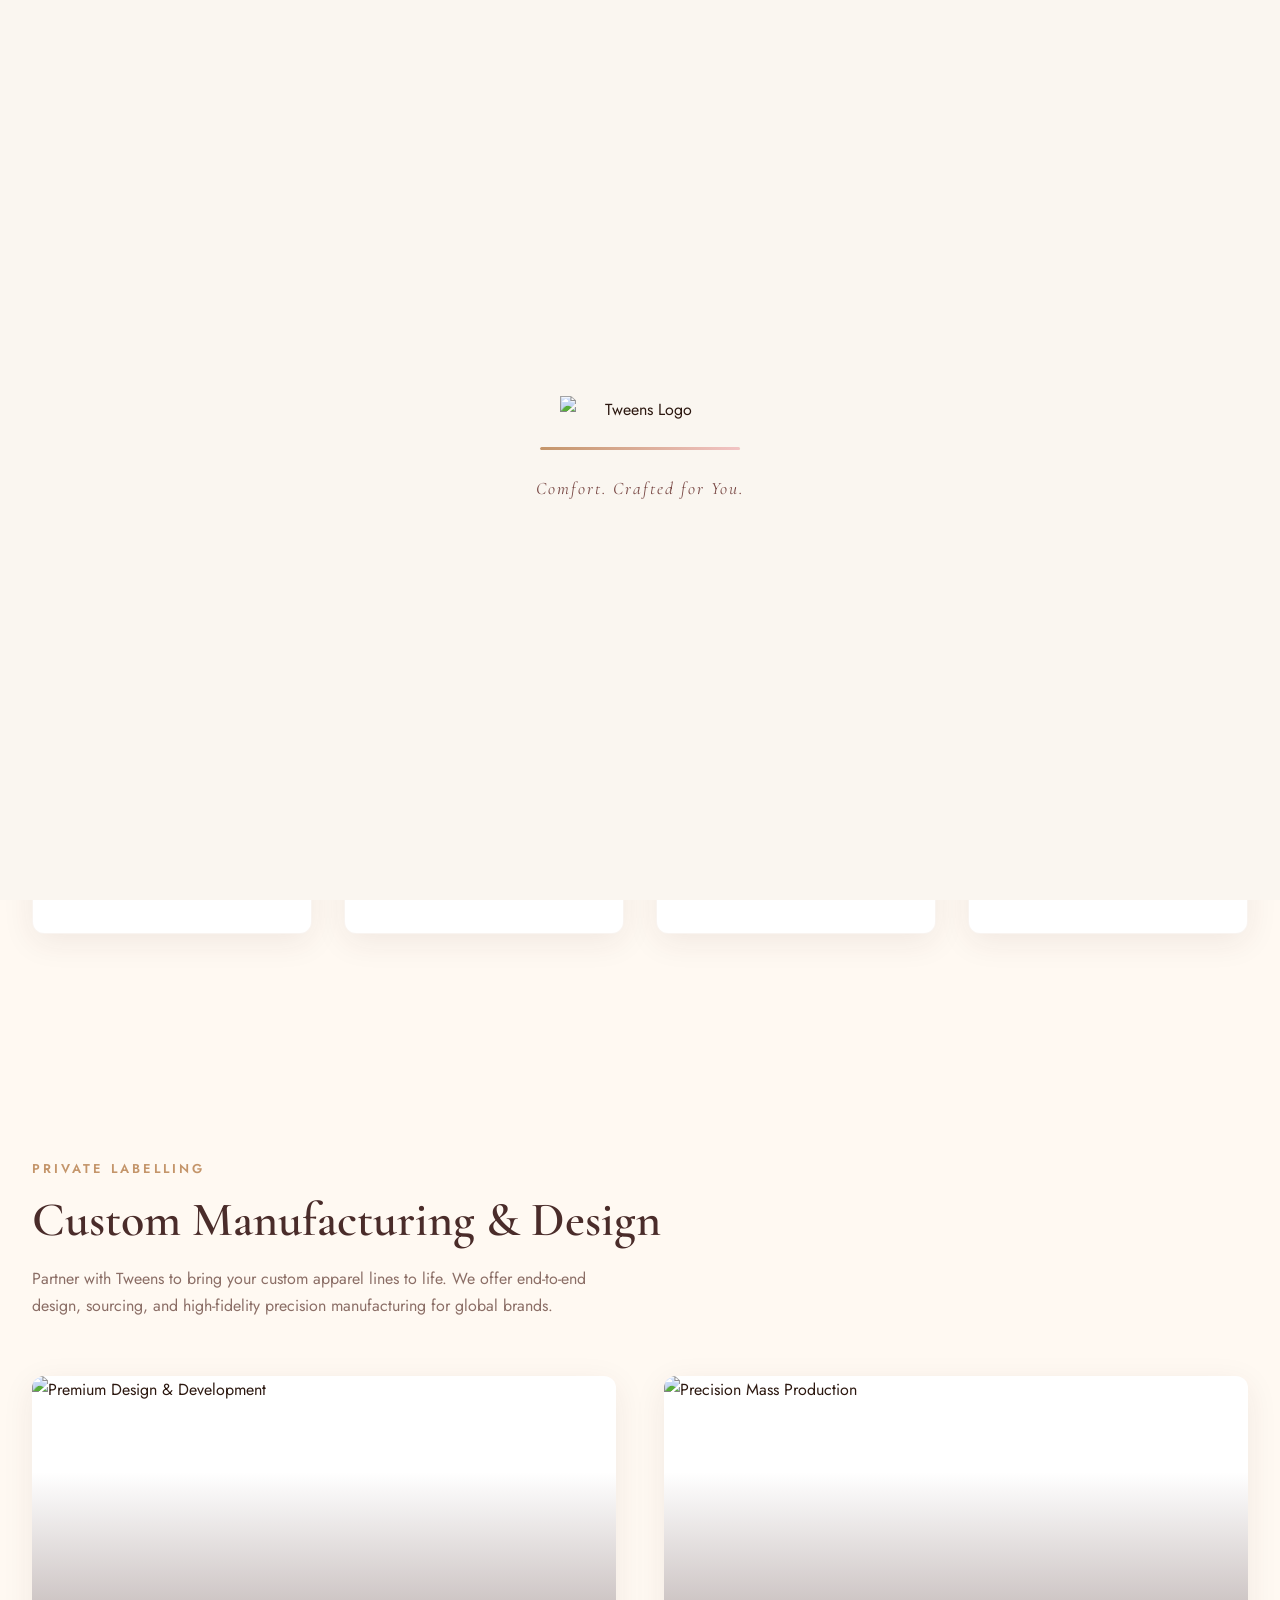
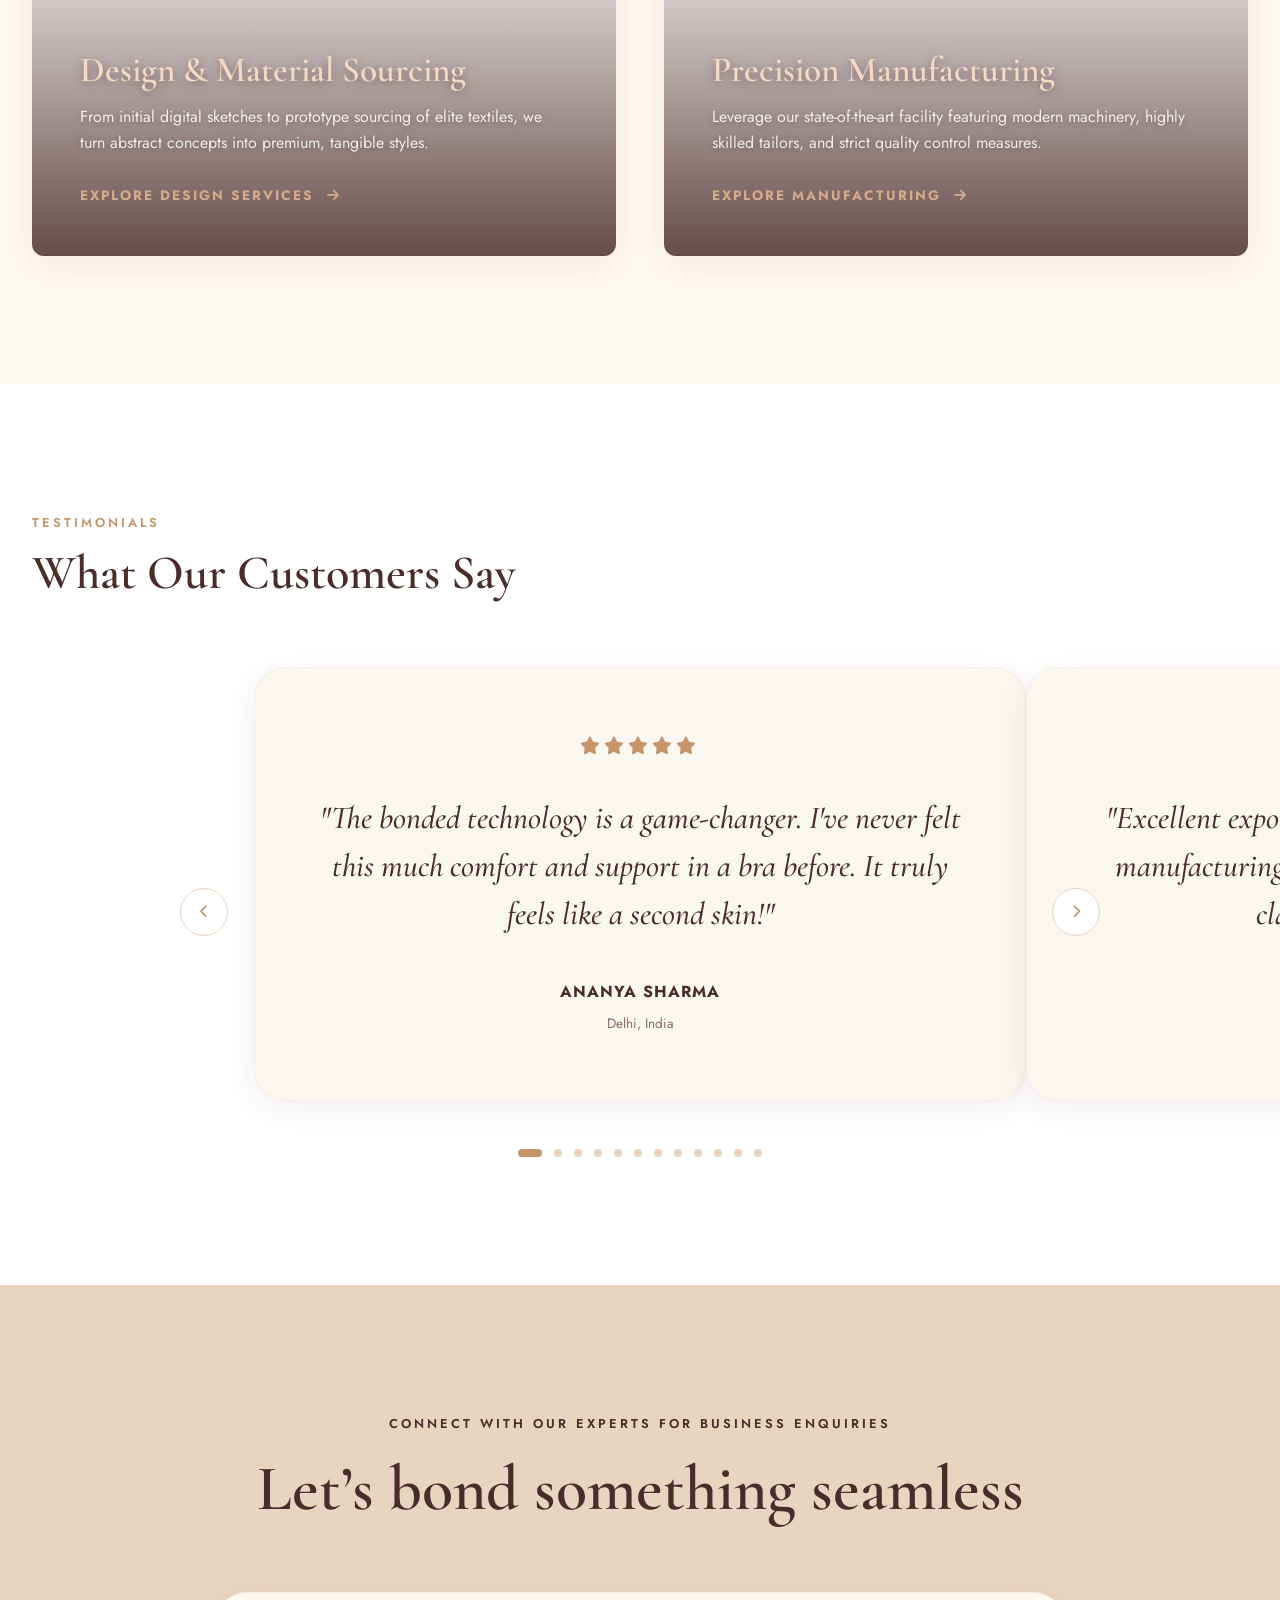
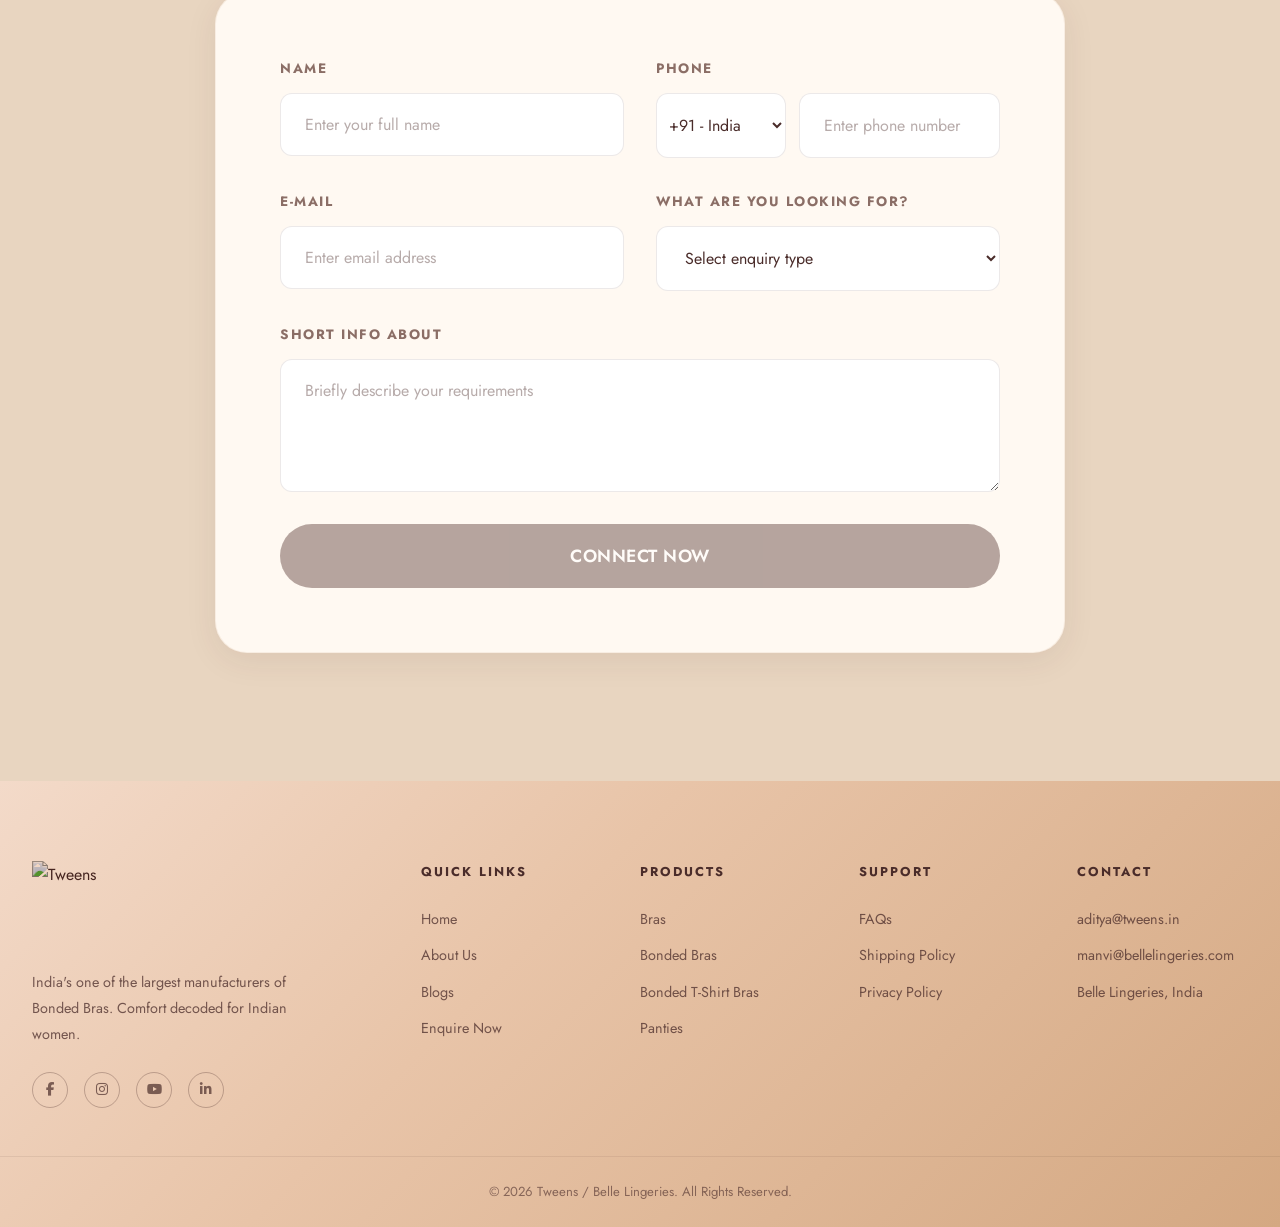
==== commit 9a9f888d: "Update image sources and links in index.html" ====
--- a/index.html
+++ b/index.html
@@ -49,7 +49,7 @@
         </div>
         <div class="container navbar">
             <a href="index.html" class="logo-link">
-                <img src="https://cdn.shopify.com/s/files/1/0840/3045/6115/files/WhatsApp_Image_2026-05-21_at_5.00.16_PM.jpg?v=1779363068"
+                <img src="https://cdn.shopify.com/s/files/1/0840/3045/6115/files/Tweens.png?v=1760613049"
                     alt="Tweens Logo" class="nav-logo">
             </a>
             <nav>
@@ -65,7 +65,7 @@
                             <li><a href="#" class="dropdown-link">Panties</a></li>
                         </ul>
                     </li>
-                    <li><a href="#" class="nav-link">Founder's Desk</a></li>
+                    <li><a href="founders-desk.html" class="nav-link">Founder's Desk</a></li>
                     <li class="has-dropdown">
                         <a href="#" class="nav-link">More <i class="fas fa-chevron-down nav-arrow"></i></a>
                         <ul class="dropdown">
@@ -89,12 +89,13 @@
         <a href="#contact" class="hero-banner-link" aria-label="Explore Bonded Bras Collection">
             <picture>
                 <source media="(max-width: 768px)"
-                    srcset="https://cdn.shopify.com/s/files/1/0840/3045/6115/files/Mix_Articles_Home_Page_Banner_Mob.webp?v=1779259885">
-                <img src="https://cdn.shopify.com/s/files/1/0840/3045/6115/files/Mix_Articles_Home_Page_Banner_Web.webp?v=1779259885"
+                    srcset="https://cdn.shopify.com/s/files/1/0840/3045/6115/files/WhatsApp_Image_2026-05-22_at_1.34.06_PM_1.jpg?v=1779443866">
+                <img src="https://cdn.shopify.com/s/files/1/0840/3045/6115/files/WhatsApp_Image_2026-05-22_at_1.34.06_PM.jpg?v=1779443865"
                     alt="Tweens Bonded Bra Banner" class="hero-img">
             </picture>
         </a>
     </section>
+
 
     <!-- BRAND STATS MARQUEE SECTION -->
     <section class="brand-stats-marquee">
@@ -129,6 +130,7 @@
     </section>
 
     <!-- ABOUT SECTION -->
+    <!--
     <section id="about" class="about-section">
         <div class="container section-header-container">
             <h1 class="section-heading" data-aos>About Tweens</h1>
@@ -137,15 +139,17 @@
             <a href="about.html" class="about-banner-link" aria-label="Learn More About Tweens">
                 <picture>
                     <source media="(max-width: 768px)"
-                        srcset="https://cdn.shopify.com/s/files/1/0840/3045/6115/files/About_Us_Banner_Mob.webp?v=1779260241">
-                    <img src="https://cdn.shopify.com/s/files/1/0840/3045/6115/files/About_Us_Banner_Web.webp?v=1779260241"
+                        srcset="https://cdn.shopify.com/s/files/1/0840/3045/6115/files/WhatsApp_Image_2026-05-22_at_1.34.18_PM_1.jpg?v=1779444010">
+                    <img src="https://cdn.shopify.com/s/files/1/0840/3045/6115/files/WhatsApp_Image_2026-05-22_at_1.34.18_PM.jpg?v=1779444011"
                         alt="About Tweens Banner" class="about-img">
                 </picture>
             </a>
         </div>
     </section>
+    -->
 
     <!-- NEW 3-IMAGE CARDS SECTION -->
+    <!--
     <section class="image-showcase">
         <div class="container">
             <div class="showcase-grid">
@@ -172,6 +176,7 @@
             </div>
         </div>
     </section>
+    -->
 
     <!-- NUMBERS SECTION (25+, 100000+, 15+) COMMENTED OUT — Uncomment to re-enable -->
     <!--
@@ -281,7 +286,7 @@
             <a href="https://www.tweens.in" class="flagship-banner-link" target="_blank" data-aos>
                 <div class="flagship-banner">
                     <div class="flagship-banner-left">
-                        <img src="https://cdn.shopify.com/s/files/1/0840/3045/6115/files/WhatsApp_Image_2026-05-21_at_5.00.16_PM.jpg?v=1779363068" alt="Tweens Logo" class="flagship-logo">
+                        <img src="https://cdn.shopify.com/s/files/1/0840/3045/6115/files/Tweens.png?v=1760613049" alt="Tweens Logo" class="flagship-logo">
                         <h2 class="flagship-tagline">Comfort should never feel like a compromise.</h2>
                         <p class="flagship-desc">Discover Tweens Bonded Bras — designed with smooth bonded technology,
                             breathable comfort and everyday confidence for Indian women.</p>
@@ -303,15 +308,7 @@
     </section>
     -->
 
-    <!-- TRUST BUILDER BANNER -->
-    <section class="trust-builder-section" data-aos>
-        <picture>
-            <source media="(max-width: 768px)"
-                srcset="https://cdn.shopify.com/s/files/1/0840/3045/6115/files/Trust_Builder_Banner_Mob.webp?v=1779279334">
-            <img src="https://cdn.shopify.com/s/files/1/0840/3045/6115/files/Trust_Builder_Banner_Web.webp?v=1779279334"
-                alt="Tweens Trust Builder" class="trust-builder-img">
-        </picture>
-    </section>
+
 
     <!-- OUR PRODUCTS SECTION -->
     <section class="products-section">
@@ -355,14 +352,14 @@
     <section class="private-labelling-section">
         <div class="container">
             <div class="section-label" data-aos>PRIVATE LABELLING</div>
-            <h1 class="section-heading" data-aos>Custom Manufacturing & Bespoke Design</h1>
+            <h1 class="section-heading" data-aos>Custom Manufacturing & Design</h1>
             <p class="section-sub" data-aos>Partner with Tweens to bring your custom apparel lines to life. We offer end-to-end design, sourcing, and high-fidelity precision manufacturing for global brands.</p>
             
             <div class="private-label-grid">
                 <!-- Card 1 -->
                 <div class="private-label-card" data-aos>
                     <div class="private-label-img-wrap">
-                        <img src="https://images.unsplash.com/photo-1558769132-cb1aea458c5e?auto=format&fit=crop&w=1200&q=80" alt="Bespoke Design & Development" class="private-label-img">
+                        <img src="https://cdn.shopify.com/s/files/1/0840/3045/6115/files/lingerie-design.jpg?v=1779446618" alt="Premium Design & Development" class="private-label-img">
                         <div class="private-label-overlay"></div>
                     </div>
                     <div class="private-label-content">
@@ -378,11 +375,11 @@
                 <!-- Card 2 -->
                 <div class="private-label-card" data-aos>
                     <div class="private-label-img-wrap">
-                        <img src="https://images.unsplash.com/photo-1441986300917-64674bd600d8?auto=format&fit=crop&w=1200&q=80" alt="Precision Mass Production" class="private-label-img">
+                        <img src="https://cdn.shopify.com/s/files/1/0840/3045/6115/files/lingerie-manufacturing.jpg?v=1779446616" alt="Precision Mass Production" class="private-label-img">
                         <div class="private-label-overlay"></div>
                     </div>
                     <div class="private-label-content">
-                        <h3 class="private-label-title">Bespoke Manufacturing</h3>
+                        <h3 class="private-label-title">Precision Manufacturing</h3>
                         <p class="private-label-desc">Leverage our state-of-the-art facility featuring modern machinery, highly skilled tailors, and strict quality control measures.</p>
                         <a href="#contact" class="private-label-btn">
                             <span>Explore Manufacturing</span>
@@ -884,7 +881,7 @@
     <footer>
         <div class="container footer-inner">
             <div class="footer-brand">
-                <img src="https://cdn.shopify.com/s/files/1/0840/3045/6115/files/WhatsApp_Image_2026-05-21_at_5.00.16_PM.jpg?v=1779363068" alt="Tweens"
+                <img src="https://cdn.shopify.com/s/files/1/0840/3045/6115/files/Tweens.png?v=1760613049" alt="Tweens"
                     class="footer-logo">
                 <p>India's one of the largest manufacturers of Bonded Bras. Comfort decoded for Indian women.</p>
                 <div class="footer-social">
@@ -948,4 +945,4 @@
     <script src="scripts.js"></script>
 </body>
 
-</html>+</html>
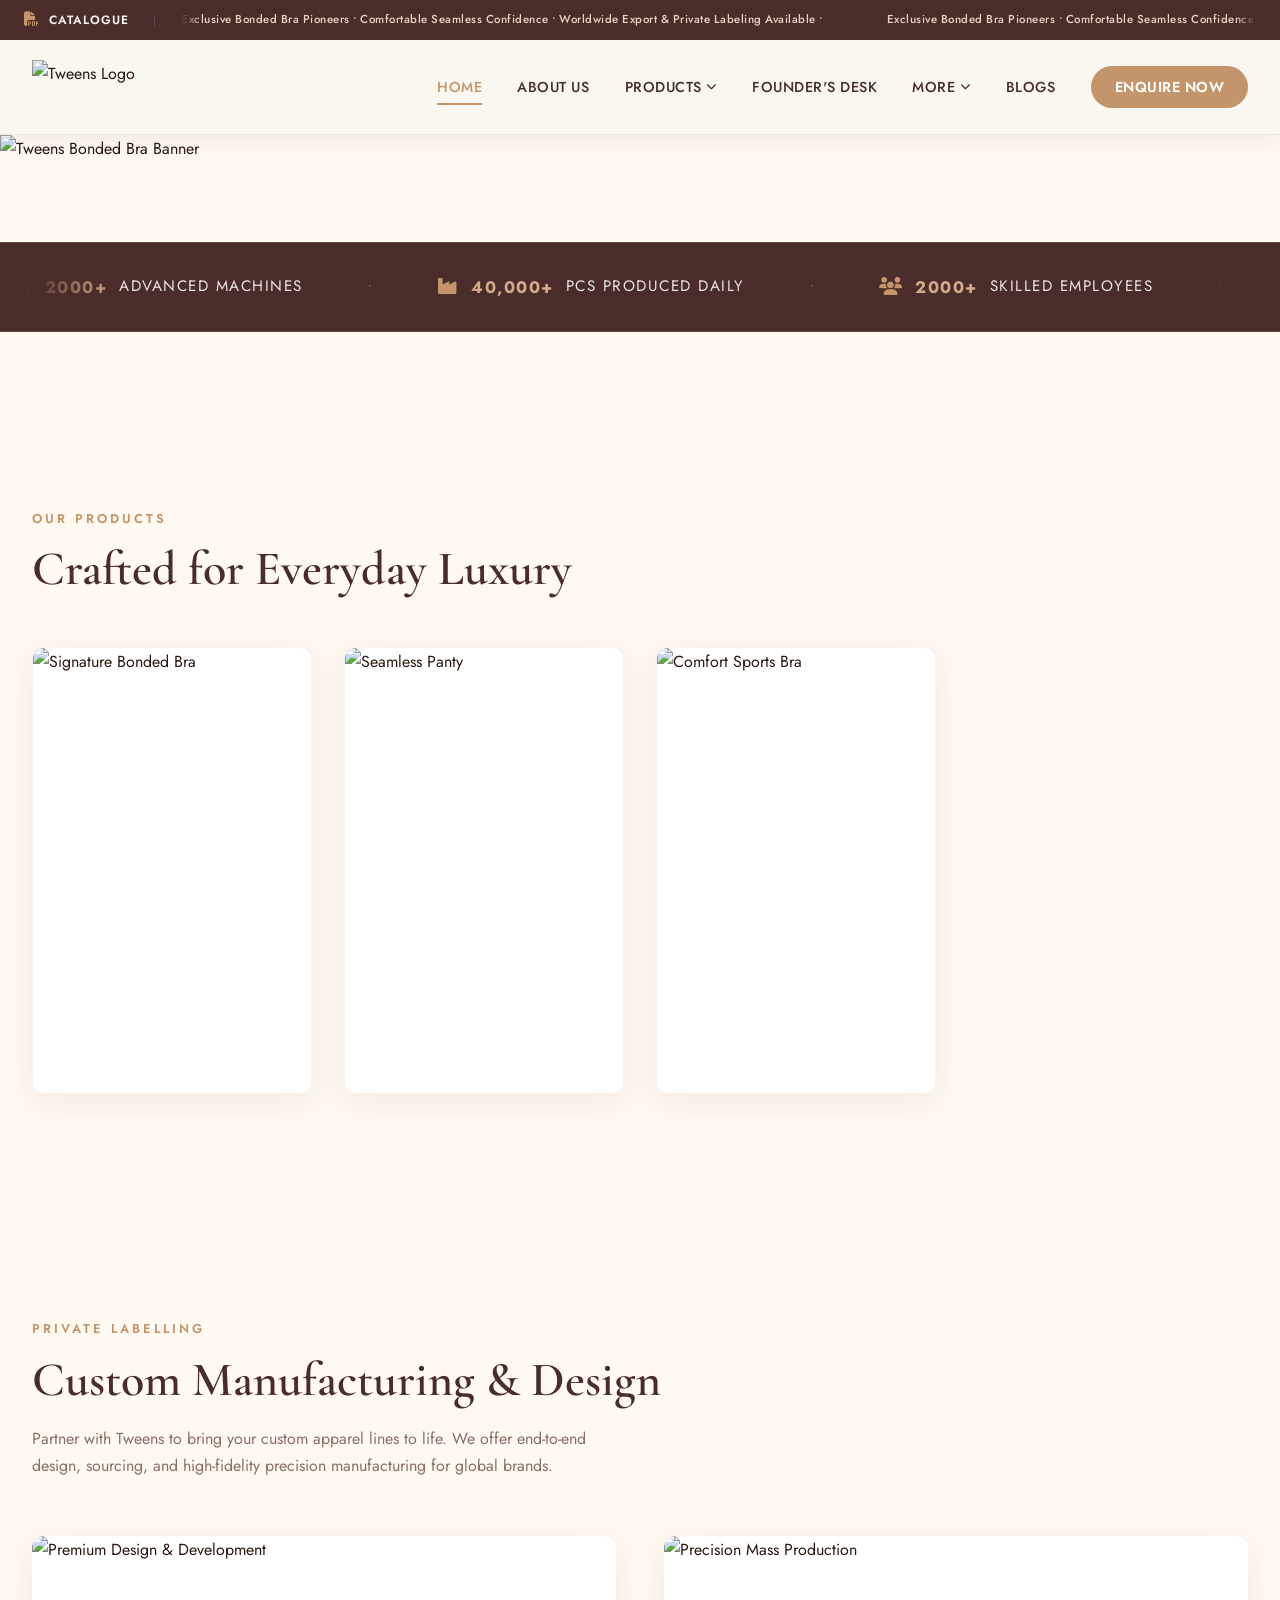
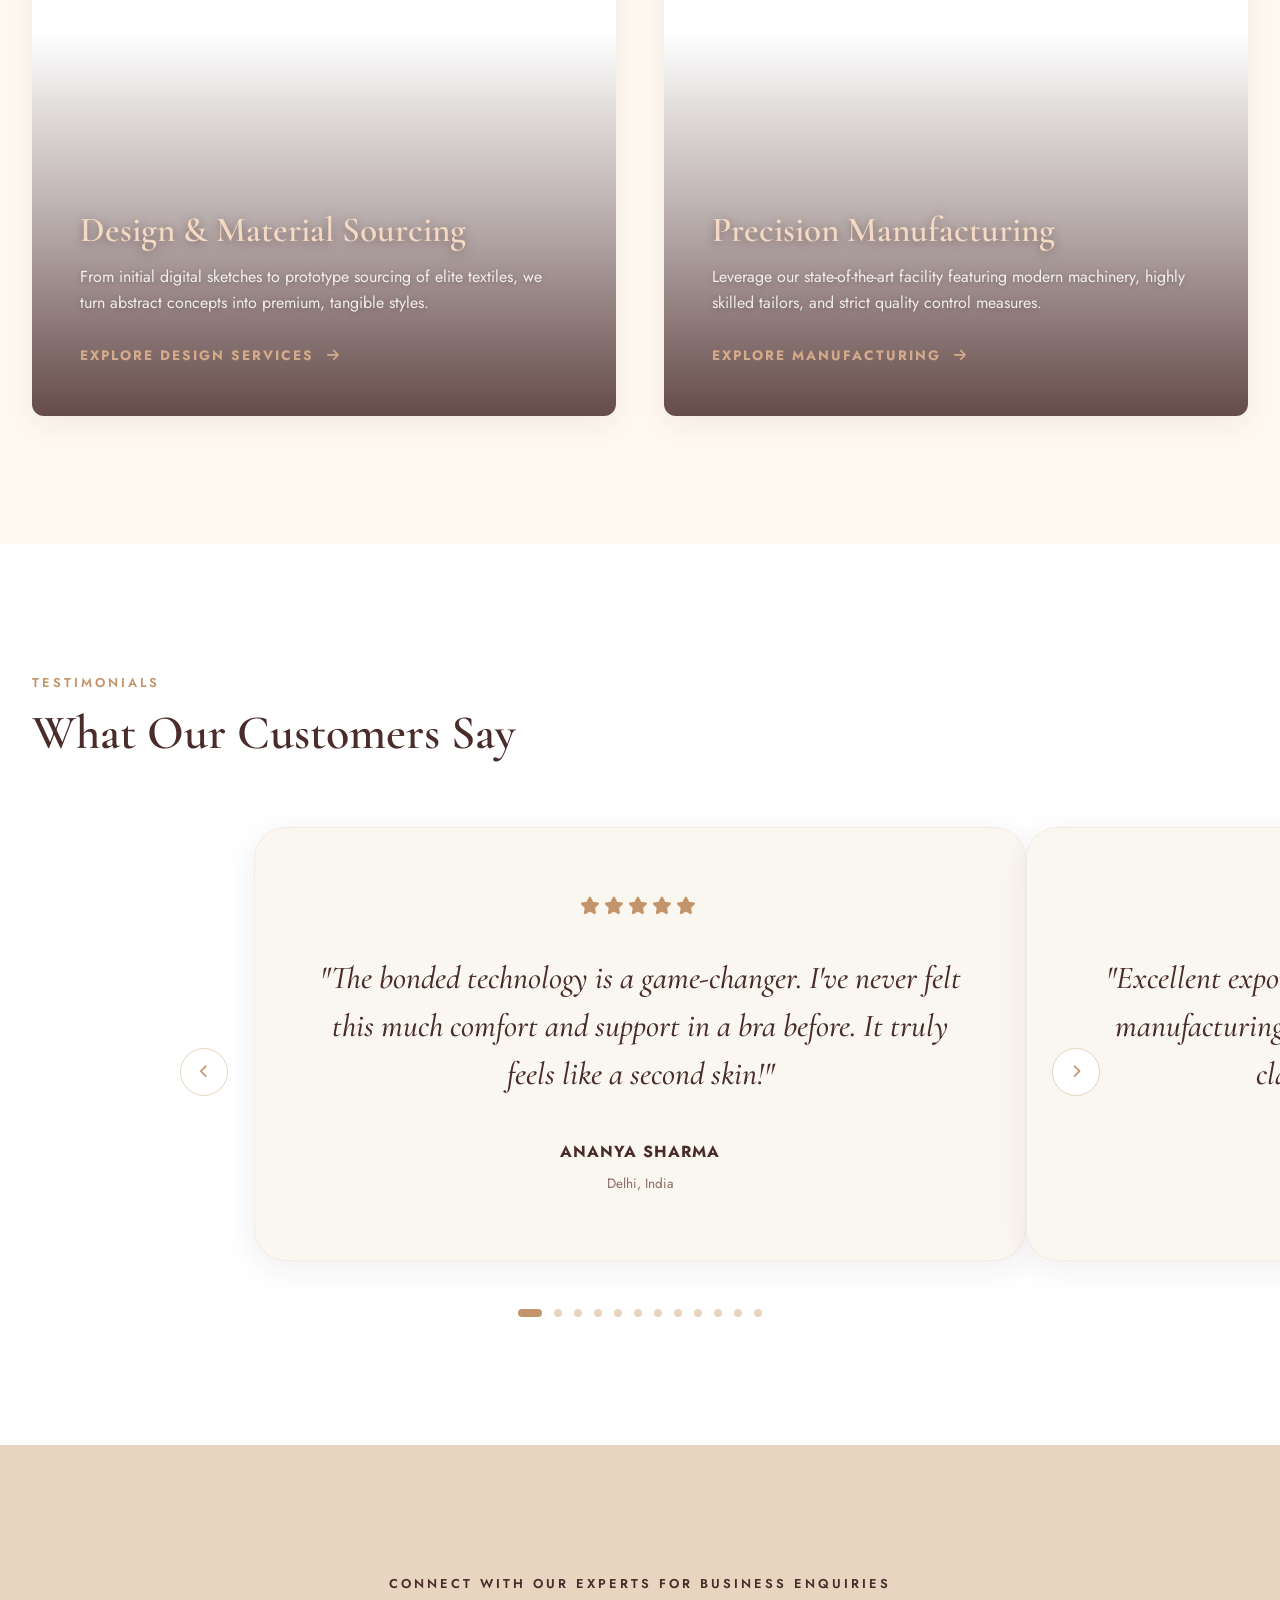
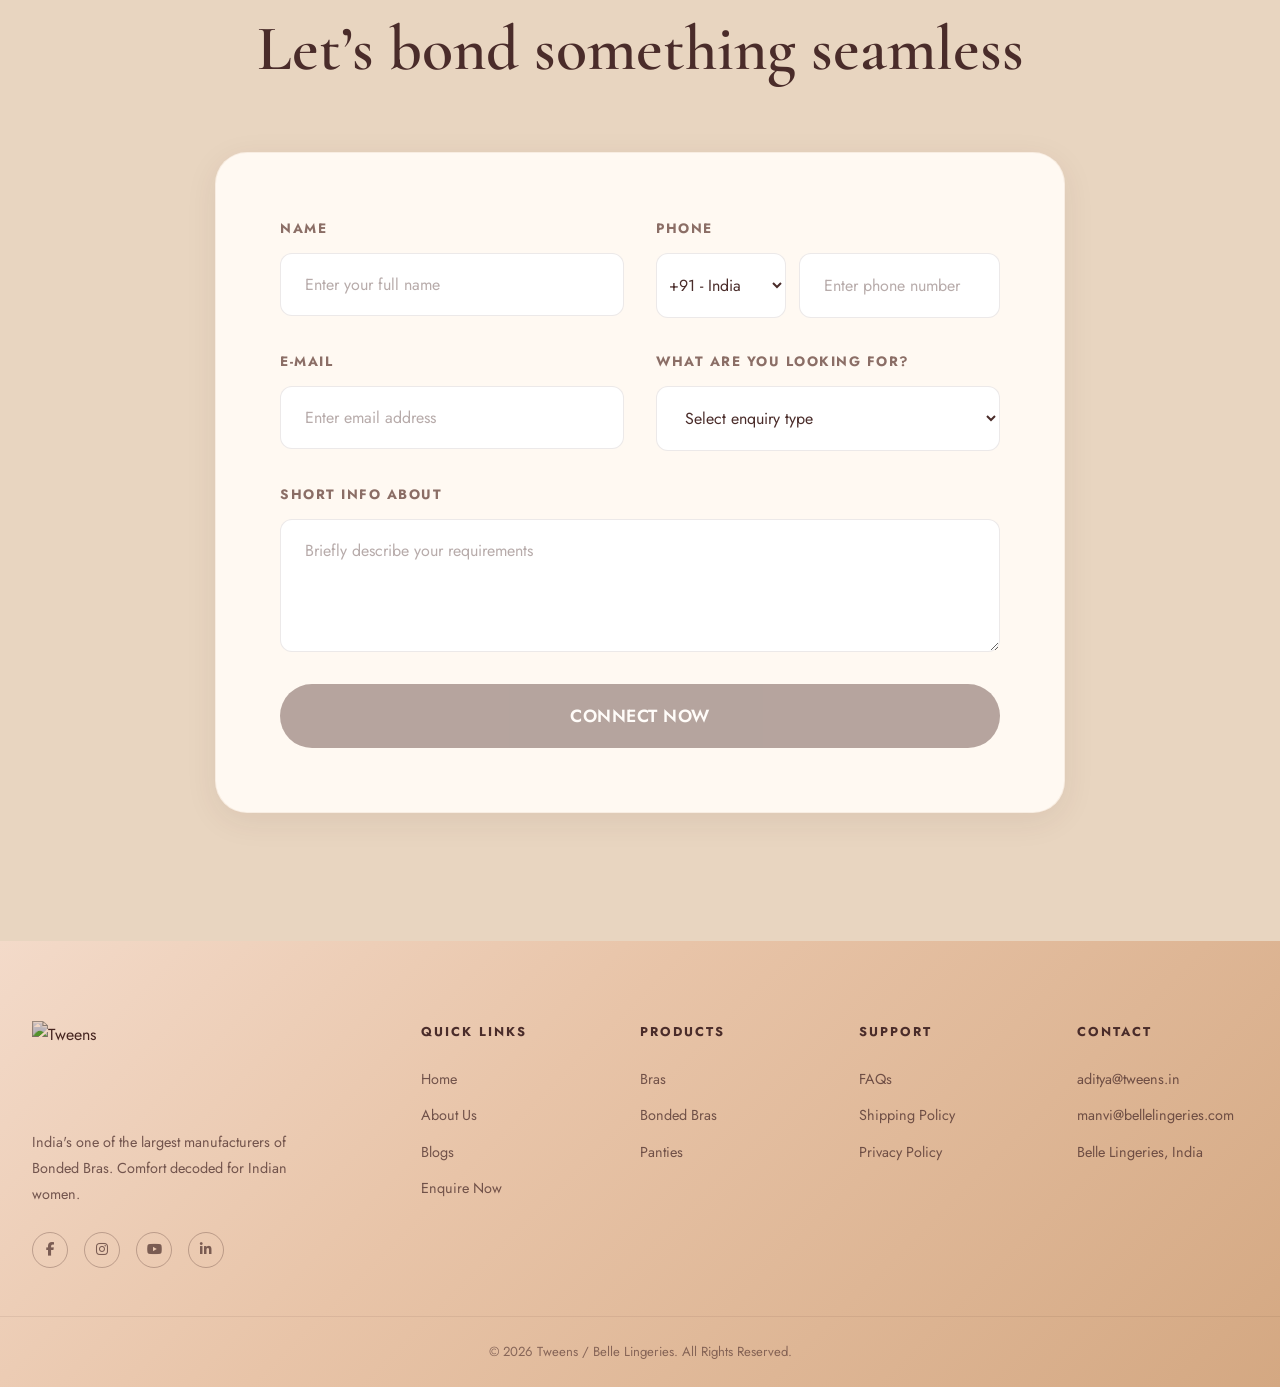
==== commit 3701de4c: "Add files via upload" ====
--- a/index.html
+++ b/index.html
@@ -4,13 +4,14 @@
 <head>
     <meta charset="UTF-8">
     <meta name="viewport" content="width=device-width, initial-scale=1.0">
-    <title>Tweens | Bonded Bras for Indian Women – Comfort Redefined</title>
+    <title>Tweensglobal | Bonded Bras for Women – Comfort Redefined</title>
     <meta name="description"
         content="Tweens – India's one of the largest manufacturers of Bonded Bras. Experience smooth, seamless and irritation-free comfort designed for Indian women.">
     <link
         href="https://fonts.googleapis.com/css2?family=Cormorant+Garamond:wght@400;500;600;700&family=Jost:wght@300;400;500;600;700&display=swap"
         rel="stylesheet">
-    <link rel="icon" type="image/png" href="https://cdn.shopify.com/s/files/1/0840/3045/6115/files/Tweens_Global_Icon_3584676c-ce83-4d31-8aa0-040ca51cfc5e.png?v=1779365489">
+    <link rel="icon" type="image/png"
+        href="https://cdn.shopify.com/s/files/1/0840/3045/6115/files/Tweens_Global_Icon_3584676c-ce83-4d31-8aa0-040ca51cfc5e.png?v=1779365489">
     <link rel="stylesheet" href="https://cdnjs.cloudflare.com/ajax/libs/font-awesome/6.4.0/css/all.min.css">
     <link rel="stylesheet" href="styles.css">
 </head>
@@ -20,8 +21,8 @@
     <!-- PRELOADER -->
     <div id="preloader">
         <div class="preloader-inner">
-            <img src="https://cdn.shopify.com/s/files/1/0840/3045/6115/files/WhatsApp_Image_2026-05-21_at_5.00.16_PM.jpg?v=1779363068" alt="Tweens Logo"
-                class="preloader-logo">
+            <img src="https://cdn.shopify.com/s/files/1/0840/3045/6115/files/WhatsApp_Image_2026-05-21_at_5.00.16_PM.jpg?v=1779363068"
+                alt="Tweens Logo" class="preloader-logo">
             <div class="preloader-bar">
                 <div class="preloader-fill"></div>
             </div>
@@ -38,10 +39,14 @@
                     <span class="announcement-sep">|</span>
                     <div class="announcement-marquee">
                         <div class="announcement-marquee-track">
-                            <span>Exclusive Bonded Bra Pioneers &bull; Comfortable Seamless Confidence &bull; Worldwide Export & Private Labeling Available &bull; </span>
-                            <span>Exclusive Bonded Bra Pioneers &bull; Comfortable Seamless Confidence &bull; Worldwide Export & Private Labeling Available &bull; </span>
-                            <span>Exclusive Bonded Bra Pioneers &bull; Comfortable Seamless Confidence &bull; Worldwide Export & Private Labeling Available &bull; </span>
-                            <span>Exclusive Bonded Bra Pioneers &bull; Comfortable Seamless Confidence &bull; Worldwide Export & Private Labeling Available &bull; </span>
+                            <span>Exclusive Bonded Bra Pioneers &bull; Comfortable Seamless Confidence &bull; Worldwide
+                                Export & Private Labeling Available &bull; </span>
+                            <span>Exclusive Bonded Bra Pioneers &bull; Comfortable Seamless Confidence &bull; Worldwide
+                                Export & Private Labeling Available &bull; </span>
+                            <span>Exclusive Bonded Bra Pioneers &bull; Comfortable Seamless Confidence &bull; Worldwide
+                                Export & Private Labeling Available &bull; </span>
+                            <span>Exclusive Bonded Bra Pioneers &bull; Comfortable Seamless Confidence &bull; Worldwide
+                                Export & Private Labeling Available &bull; </span>
                         </div>
                     </div>
                 </div>
@@ -57,12 +62,12 @@
                     <li><a href="index.html" class="nav-link active">Home</a></li>
                     <li><a href="about.html" class="nav-link">About Us</a></li>
                     <li class="has-dropdown">
-                        <a href="#" class="nav-link">Products <i class="fas fa-chevron-down nav-arrow"></i></a>
+                        <a href="collections.html" class="nav-link">Products <i class="fas fa-chevron-down nav-arrow"></i></a>
                         <ul class="dropdown">
-                            <li><a href="#" class="dropdown-link">Bras</a></li>
-                            <li><a href="#" class="dropdown-link">Bonded Bras</a></li>
-                            <li><a href="#" class="dropdown-link">Bonded T-Shirt Bras</a></li>
-                            <li><a href="#" class="dropdown-link">Panties</a></li>
+                            <li><a href="collections.html?category=bras" class="dropdown-link">Bras</a></li>
+                            <li><a href="collections.html?category=bonded-bras" class="dropdown-link">Bonded Bras</a></li>
+                            <!-- <li><a href="#" class="dropdown-link">Bonded T-Shirt Bras</a></li> -->
+                            <li><a href="collections.html?category=panties" class="dropdown-link">Panties</a></li>
                         </ul>
                     </li>
                     <li><a href="founders-desk.html" class="nav-link">Founder's Desk</a></li>
@@ -103,27 +108,37 @@
             <div class="stats-marquee-track">
                 <!-- Group 1 -->
                 <div class="stats-marquee-group">
-                    <span class="stats-item"><i class="fas fa-cogs"></i> <span class="stats-number">2000+</span> Advanced Machines</span>
+                    <span class="stats-item"><i class="fas fa-cogs"></i> <span class="stats-number">2000+</span>
+                        Advanced Machines</span>
                     <span class="stats-separator">&bull;</span>
-                    <span class="stats-item"><i class="fas fa-industry"></i> <span class="stats-number">40,000+</span> Pcs Produced Daily</span>
+                    <span class="stats-item"><i class="fas fa-industry"></i> <span class="stats-number">40,000+</span>
+                        Pcs Produced Daily</span>
                     <span class="stats-separator">&bull;</span>
-                    <span class="stats-item"><i class="fas fa-users"></i> <span class="stats-number">2000+</span> Skilled Employees</span>
+                    <span class="stats-item"><i class="fas fa-users"></i> <span class="stats-number">2000+</span>
+                        Skilled Employees</span>
                     <span class="stats-separator">&bull;</span>
-                    <span class="stats-item"><i class="fas fa-building"></i> <span class="stats-number">4</span> Manufacturing Units</span>
+                    <span class="stats-item"><i class="fas fa-building"></i> <span class="stats-number">4</span>
+                        Manufacturing Units</span>
                     <span class="stats-separator">&bull;</span>
-                    <span class="stats-item"><i class="fas fa-award"></i> <span class="stats-number">25+</span> Years in Manufacturing</span>
+                    <span class="stats-item"><i class="fas fa-award"></i> <span class="stats-number">25+</span> Years in
+                        Manufacturing</span>
                 </div>
                 <!-- Group 2 (Duplicate for infinite seamless scroll) -->
                 <div class="stats-marquee-group" aria-hidden="true">
-                    <span class="stats-item"><i class="fas fa-cogs"></i> <span class="stats-number">2000+</span> Advanced Machines</span>
+                    <span class="stats-item"><i class="fas fa-cogs"></i> <span class="stats-number">2000+</span>
+                        Advanced Machines</span>
                     <span class="stats-separator">&bull;</span>
-                    <span class="stats-item"><i class="fas fa-industry"></i> <span class="stats-number">40,000+</span> Pcs Produced Daily</span>
+                    <span class="stats-item"><i class="fas fa-industry"></i> <span class="stats-number">40,000+</span>
+                        Pcs Produced Daily</span>
                     <span class="stats-separator">&bull;</span>
-                    <span class="stats-item"><i class="fas fa-users"></i> <span class="stats-number">2000+</span> Skilled Employees</span>
+                    <span class="stats-item"><i class="fas fa-users"></i> <span class="stats-number">2000+</span>
+                        Skilled Employees</span>
                     <span class="stats-separator">&bull;</span>
-                    <span class="stats-item"><i class="fas fa-building"></i> <span class="stats-number">4</span> Manufacturing Units</span>
+                    <span class="stats-item"><i class="fas fa-building"></i> <span class="stats-number">4</span>
+                        Manufacturing Units</span>
                     <span class="stats-separator">&bull;</span>
-                    <span class="stats-item"><i class="fas fa-award"></i> <span class="stats-number">25+</span> Years in Manufacturing</span>
+                    <span class="stats-item"><i class="fas fa-award"></i> <span class="stats-number">25+</span> Years in
+                        Manufacturing</span>
                 </div>
             </div>
         </div>
@@ -315,33 +330,37 @@
         <div class="container">
             <div class="section-label" data-aos>OUR PRODUCTS</div>
             <h1 class="section-heading" data-aos>Crafted for Everyday Luxury</h1>
-            
+
             <div class="products-grid">
                 <!-- Product 1 -->
-                <a href="#" class="product-card" data-aos>
+                <!-- <a href="#" class="product-card" data-aos>
                     <div class="product-img-wrap">
-                        <img src="https://cdn.shopify.com/s/files/1/0840/3045/6115/files/T-Shirt.webp?v=1779279581" alt="Bonded T-Shirt Bra" class="product-img">
-                    </div>
-                </a>
-                
+                        <img src="https://cdn.shopify.com/s/files/1/0840/3045/6115/files/T-Shirt.webp?v=1779279581"
+                            alt="Bonded T-Shirt Bra" class="product-img">
+                    </div>
+                </a> -->
+
                 <!-- Product 2 -->
                 <a href="#" class="product-card" data-aos>
                     <div class="product-img-wrap">
-                        <img src="https://cdn.shopify.com/s/files/1/0840/3045/6115/files/TW-199_266970cd-c589-409c-830b-fe6e6c5814cc.webp?v=1779279581" alt="Signature Bonded Bra" class="product-img">
+                        <img src="https://cdn.shopify.com/s/files/1/0840/3045/6115/files/TW-199_266970cd-c589-409c-830b-fe6e6c5814cc.webp?v=1779279581"
+                            alt="Signature Bonded Bra" class="product-img">
                     </div>
                 </a>
-                
+
                 <!-- Product 3 -->
                 <a href="#" class="product-card" data-aos>
                     <div class="product-img-wrap">
-                        <img src="https://cdn.shopify.com/s/files/1/0840/3045/6115/files/Panty_e644581e-44de-4f67-8604-88ad928a9df3.webp?v=1779279581" alt="Seamless Panty" class="product-img">
+                        <img src="https://cdn.shopify.com/s/files/1/0840/3045/6115/files/Panty_e644581e-44de-4f67-8604-88ad928a9df3.webp?v=1779279581"
+                            alt="Seamless Panty" class="product-img">
                     </div>
                 </a>
-                
+
                 <!-- Product 4 -->
                 <a href="#" class="product-card" data-aos>
                     <div class="product-img-wrap">
-                        <img src="https://cdn.shopify.com/s/files/1/0840/3045/6115/files/SB-38_387d58bb-38e2-4be7-adb9-126df9752b7f.webp?v=1779279581" alt="Comfort Sports Bra" class="product-img">
+                        <img src="https://cdn.shopify.com/s/files/1/0840/3045/6115/files/SB-38_387d58bb-38e2-4be7-adb9-126df9752b7f.webp?v=1779279581"
+                            alt="Comfort Sports Bra" class="product-img">
                     </div>
                 </a>
             </div>
@@ -353,34 +372,39 @@
         <div class="container">
             <div class="section-label" data-aos>PRIVATE LABELLING</div>
             <h1 class="section-heading" data-aos>Custom Manufacturing & Design</h1>
-            <p class="section-sub" data-aos>Partner with Tweens to bring your custom apparel lines to life. We offer end-to-end design, sourcing, and high-fidelity precision manufacturing for global brands.</p>
-            
+            <p class="section-sub" data-aos>Partner with Tweens to bring your custom apparel lines to life. We offer
+                end-to-end design, sourcing, and high-fidelity precision manufacturing for global brands.</p>
+
             <div class="private-label-grid">
                 <!-- Card 1 -->
                 <div class="private-label-card" data-aos>
                     <div class="private-label-img-wrap">
-                        <img src="https://cdn.shopify.com/s/files/1/0840/3045/6115/files/lingerie-design.jpg?v=1779446618" alt="Premium Design & Development" class="private-label-img">
+                        <img src="https://cdn.shopify.com/s/files/1/0840/3045/6115/files/lingerie-design.jpg?v=1779446618"
+                            alt="Premium Design & Development" class="private-label-img">
                         <div class="private-label-overlay"></div>
                     </div>
                     <div class="private-label-content">
                         <h3 class="private-label-title">Design & Material Sourcing</h3>
-                        <p class="private-label-desc">From initial digital sketches to prototype sourcing of elite textiles, we turn abstract concepts into premium, tangible styles.</p>
+                        <p class="private-label-desc">From initial digital sketches to prototype sourcing of elite
+                            textiles, we turn abstract concepts into premium, tangible styles.</p>
                         <a href="#contact" class="private-label-btn">
                             <span>Explore Design Services</span>
                             <i class="fas fa-arrow-right"></i>
                         </a>
                     </div>
                 </div>
-                
+
                 <!-- Card 2 -->
                 <div class="private-label-card" data-aos>
                     <div class="private-label-img-wrap">
-                        <img src="https://cdn.shopify.com/s/files/1/0840/3045/6115/files/lingerie-manufacturing.jpg?v=1779446616" alt="Precision Mass Production" class="private-label-img">
+                        <img src="https://cdn.shopify.com/s/files/1/0840/3045/6115/files/lingerie-manufacturing.jpg?v=1779446616"
+                            alt="Precision Mass Production" class="private-label-img">
                         <div class="private-label-overlay"></div>
                     </div>
                     <div class="private-label-content">
                         <h3 class="private-label-title">Precision Manufacturing</h3>
-                        <p class="private-label-desc">Leverage our state-of-the-art facility featuring modern machinery, highly skilled tailors, and strict quality control measures.</p>
+                        <p class="private-label-desc">Leverage our state-of-the-art facility featuring modern machinery,
+                            highly skilled tailors, and strict quality control measures.</p>
                         <a href="#contact" class="private-label-btn">
                             <span>Explore Manufacturing</span>
                             <i class="fas fa-arrow-right"></i>
@@ -861,8 +885,8 @@
                     </div>
                     <div class="form-group full">
                         <label>Short Info About</label>
-                        <textarea name="short_info" rows="4"
-                            placeholder="Briefly describe your requirements" required></textarea>
+                        <textarea name="short_info" rows="4" placeholder="Briefly describe your requirements"
+                            required></textarea>
                     </div>
 
                     <button type="submit" class="btn btn-primary submit-btn-premium" id="submit-btn" disabled>
@@ -903,10 +927,10 @@
             <div class="footer-col">
                 <h4>Products</h4>
                 <ul>
-                    <li><a href="#">Bras</a></li>
-                    <li><a href="#">Bonded Bras</a></li>
-                    <li><a href="#">Bonded T-Shirt Bras</a></li>
-                    <li><a href="#">Panties</a></li>
+                    <li><a href="collections.html?category=bras">Bras</a></li>
+                    <li><a href="collections.html?category=bonded-bras">Bonded Bras</a></li>
+                    <!-- <li><a href="#">Bonded T-Shirt Bras</a></li> -->
+                    <li><a href="collections.html?category=panties">Panties</a></li>
                 </ul>
             </div>
             <div class="footer-col">
@@ -945,4 +969,4 @@
     <script src="scripts.js"></script>
 </body>
 
-</html>
+</html>
--- a/styles.css
+++ b/styles.css
@@ -2759,6 +2759,7 @@
     display: inline-flex;
     align-items: center;
     flex: 1;
+    min-width: 0; /* Fix flexbox expansion/overflow on mobile */
     position: relative;
     mask-image: linear-gradient(to right, transparent, black 20px, black calc(100% - 20px), transparent);
     -webkit-mask-image: linear-gradient(to right, transparent, black 20px, black calc(100% - 20px), transparent);
@@ -2802,7 +2803,7 @@
     border-top: 1px solid rgba(196, 149, 106, 0.25);
     border-bottom: 1px solid rgba(196, 149, 106, 0.25);
     padding: 1.6rem 0;
-    margin: 0;
+    margin: 5rem 0;
     overflow: hidden;
     position: relative;
     z-index: 10;
@@ -2963,7 +2964,7 @@
 @media (max-width: 768px) {
     .brand-stats-marquee {
         padding: 1.1rem 0;
-        margin: 0;
+        margin: 3rem 0;
     }
     .stats-marquee-group {
         gap: 2rem;
@@ -3148,4 +3149,1962 @@
     .private-label-img-wrap {
         height: 380px;
     }
+}
+
+/* PROMO BANNER SECTION */
+.promo-banner-section {
+    margin-top: 5rem;
+    width: 100%;
+    display: block;
+}
+
+.promo-banner-img {
+    width: 100%;
+    height: auto;
+    display: block;
+}
+
+@media (max-width: 768px) {
+    .promo-banner-section {
+        margin-top: 3rem;
+    }
+}
+
+/* FACTORY SHOWCASE SECTION */
+.factory-showcase-section {
+    padding: 7rem 0;
+    background: var(--cream);
+    overflow: hidden;
+    width: 100%;
+}
+
+.factory-marquee-container {
+    width: 100%;
+    overflow: hidden;
+    position: relative;
+    padding: 2rem 0;
+}
+
+.factory-marquee-container::before,
+.factory-marquee-container::after {
+    content: "";
+    position: absolute;
+    top: 0;
+    bottom: 0;
+    width: 150px;
+    z-index: 3;
+    pointer-events: none;
+}
+
+.factory-marquee-container::before {
+    left: 0;
+    background: linear-gradient(to right, var(--cream) 10%, rgba(250, 246, 240, 0) 100%);
+}
+
+.factory-marquee-container::after {
+    right: 0;
+    background: linear-gradient(to left, var(--cream) 10%, rgba(250, 246, 240, 0) 100%);
+}
+
+.factory-marquee-track {
+    display: flex;
+    width: max-content;
+    animation: factoryMarqueeScroll 35s linear infinite;
+}
+
+.factory-marquee-track:hover {
+    animation-play-state: paused;
+}
+
+.factory-marquee-group {
+    display: flex;
+    align-items: center;
+    gap: 3rem;
+    padding-right: 3rem;
+}
+
+.factory-card {
+    display: flex;
+    flex-direction: row;
+    align-items: center;
+    background: var(--white);
+    border-radius: var(--radius);
+    overflow: hidden;
+    box-shadow: var(--shadow-soft);
+    width: 520px;
+    flex-shrink: 0;
+    transition: var(--transition);
+    border: 1px solid rgba(74, 44, 42, 0.05);
+}
+
+.factory-card:hover {
+    transform: translateY(-8px);
+    box-shadow: var(--shadow-hover);
+    border-color: var(--nude-beige);
+}
+
+.factory-img-wrap {
+    width: 45%;
+    height: 180px;
+    overflow: hidden;
+    position: relative;
+}
+
+.factory-img {
+    width: 100%;
+    height: 100%;
+    object-fit: cover;
+    transition: transform 0.8s ease;
+}
+
+.factory-placeholder {
+    width: 100%;
+    height: 100%;
+    background: var(--cream);
+    display: flex;
+    flex-direction: column;
+    align-items: center;
+    justify-content: center;
+    gap: 0.6rem;
+    color: var(--text-muted);
+    position: relative;
+    overflow: hidden;
+    text-align: center;
+    padding: 1rem;
+}
+
+.factory-placeholder::before {
+    content: '';
+    position: absolute;
+    inset: 10px;
+    border: 1px dashed rgba(196, 149, 106, 0.2);
+    border-radius: 6px;
+    pointer-events: none;
+}
+
+.factory-icon {
+    font-size: 1.8rem;
+    color: var(--rose-gold);
+    transition: transform 0.4s ease;
+}
+
+.factory-card:hover .factory-icon {
+    transform: scale(1.15) rotate(3deg);
+}
+
+.factory-placeholder span {
+    font-size: 0.65rem;
+    font-weight: 600;
+    text-transform: uppercase;
+    letter-spacing: 1px;
+    color: var(--text-muted);
+    line-height: 1.3;
+}
+
+.factory-card:hover .factory-img {
+    transform: scale(1.08);
+}
+
+.factory-card-content {
+    width: 55%;
+    padding: 2rem;
+    display: flex;
+    flex-direction: column;
+    justify-content: center;
+}
+
+.factory-card-content h3 {
+    font-family: 'Cormorant Garamond', serif;
+    font-size: 1.6rem;
+    font-weight: 600;
+    color: var(--cocoa);
+    margin-bottom: 0.5rem;
+    line-height: 1.2;
+}
+
+.factory-card-content p {
+    font-size: 0.9rem;
+    color: var(--text-muted);
+    font-weight: 500;
+    text-transform: uppercase;
+    letter-spacing: 1px;
+}
+
+@keyframes factoryMarqueeScroll {
+    0% {
+        transform: translate3d(0, 0, 0);
+    }
+    100% {
+        transform: translate3d(-50%, 0, 0);
+    }
+}
+
+@media (max-width: 768px) {
+    .factory-showcase-section {
+        padding: 5rem 0;
+    }
+    .factory-card {
+        width: 420px;
+    }
+    .factory-img-wrap {
+        height: 150px;
+    }
+    .factory-card-content {
+        padding: 1.2rem;
+    }
+    .factory-card-content h3 {
+        font-size: 1.3rem;
+    }
+    .factory-marquee-container::before,
+    .factory-marquee-container::after {
+        width: 60px;
+    }
+}
+
+/* CRAFTSMANSHIP VIDEOS SECTION */
+.craftsmanship-videos-section {
+    padding: 7rem 0;
+    background: var(--ivory);
+    width: 100%;
+}
+
+.video-showcase-grid {
+    display: grid;
+    grid-template-columns: repeat(2, 1fr);
+    gap: 3.5rem;
+    width: 100%;
+}
+
+.video-card {
+    background: var(--white);
+    border-radius: var(--radius);
+    overflow: hidden;
+    box-shadow: var(--shadow-soft);
+    transition: var(--transition);
+    border: 1px solid rgba(74, 44, 42, 0.04);
+}
+
+.video-card:hover {
+    transform: translateY(-8px);
+    box-shadow: var(--shadow-hover);
+    border-color: var(--nude-beige);
+}
+
+.video-wrap {
+    position: relative;
+    width: 100%;
+    height: 340px;
+    overflow: hidden;
+    background: var(--cocoa);
+}
+
+.showcase-video {
+    width: 100%;
+    height: 100%;
+    object-fit: cover;
+}
+
+.video-overlay {
+    position: absolute;
+    inset: 0;
+    background: rgba(74, 44, 42, 0.25);
+    display: flex;
+    align-items: center;
+    justify-content: center;
+    opacity: 0;
+    transition: var(--transition);
+    z-index: 2;
+}
+
+.video-wrap:hover .video-overlay,
+.video-wrap.paused .video-overlay {
+    opacity: 1;
+}
+
+.video-play-btn {
+    width: 60px;
+    height: 60px;
+    border-radius: 50%;
+    background: var(--white);
+    border: none;
+    display: flex;
+    align-items: center;
+    justify-content: center;
+    color: var(--cocoa);
+    font-size: 1.2rem;
+    cursor: pointer;
+    box-shadow: 0 4px 16px rgba(0, 0, 0, 0.2);
+    transition: var(--transition);
+}
+
+.video-play-btn:hover {
+    transform: scale(1.1);
+    background: var(--nude-beige);
+    color: var(--white);
+}
+
+.video-info {
+    padding: 2.5rem;
+}
+
+.video-info h3 {
+    font-family: 'Cormorant Garamond', serif;
+    font-size: 1.8rem;
+    font-weight: 600;
+    color: var(--cocoa);
+    margin-bottom: 0.8rem;
+    line-height: 1.3;
+}
+
+.video-info p {
+    font-size: 1rem;
+    line-height: 1.7;
+    color: var(--text-muted);
+}
+
+@media (max-width: 992px) {
+    .video-showcase-grid {
+        gap: 2.5rem;
+    }
+    .video-wrap {
+        height: 280px;
+    }
+}
+
+@media (max-width: 768px) {
+    .craftsmanship-videos-section {
+        padding: 5rem 0;
+    }
+    .video-showcase-grid {
+        grid-template-columns: 1fr;
+        gap: 3rem;
+    }
+    .video-wrap {
+        height: 240px;
+    }
+    .video-overlay {
+        opacity: 1;
+        background: rgba(74, 44, 42, 0.1);
+    }
+    .video-play-btn {
+        width: 50px;
+        height: 50px;
+        font-size: 1rem;
+    }
+    .video-info {
+        padding: 1.8rem;
+    }
+    .video-info h3 {
+        font-size: 1.5rem;
+    }
+}
+
+/* RECOGNISED & CERTIFIED SECTION */
+.certifications-section {
+    padding: 7rem 0;
+    background: var(--cream);
+    width: 100%;
+}
+
+.certifications-grid {
+    display: grid;
+    grid-template-columns: repeat(2, 1fr);
+    gap: 3.5rem;
+    max-width: 960px;
+    margin: 0 auto;
+    width: 100%;
+}
+
+.cert-card {
+    background: var(--white);
+    border-radius: var(--radius);
+    overflow: hidden;
+    box-shadow: var(--shadow-soft);
+    transition: var(--transition);
+    border: 1px solid rgba(74, 44, 42, 0.04);
+    display: flex;
+    flex-direction: column;
+}
+
+.cert-card:hover {
+    transform: translateY(-8px);
+    box-shadow: var(--shadow-hover);
+    border-color: var(--nude-beige);
+}
+
+.cert-media-placeholder {
+    width: 100%;
+    height: 250px;
+    background: var(--ivory);
+    display: flex;
+    align-items: center;
+    justify-content: center;
+    border-bottom: 1px solid rgba(74, 44, 42, 0.05);
+    position: relative;
+    overflow: hidden;
+}
+
+/* Elegant luxury border inside placeholder */
+.cert-media-placeholder::before {
+    content: '';
+    position: absolute;
+    inset: 15px;
+    border: 1px dashed rgba(196, 149, 106, 0.35);
+    border-radius: calc(var(--radius) - 4px);
+    pointer-events: none;
+}
+
+.cert-placeholder-inner {
+    display: flex;
+    flex-direction: column;
+    align-items: center;
+    gap: 1rem;
+    color: var(--text-muted);
+}
+
+.cert-icon {
+    font-size: 3rem;
+    color: var(--rose-gold);
+    transition: transform 0.4s ease;
+}
+
+.cert-card:hover .cert-icon {
+    transform: scale(1.15) rotate(5deg);
+}
+
+.cert-placeholder-inner span {
+    font-size: 0.8rem;
+    font-weight: 600;
+    text-transform: uppercase;
+    letter-spacing: 1.5px;
+    color: var(--text-muted);
+}
+
+.cert-info {
+    padding: 2.2rem;
+    display: flex;
+    flex-direction: column;
+    flex-grow: 1;
+}
+
+.cert-info h3 {
+    font-family: 'Cormorant Garamond', serif;
+    font-size: 1.6rem;
+    font-weight: 600;
+    color: var(--cocoa);
+    margin-bottom: 0.8rem;
+    line-height: 1.3;
+}
+
+.cert-info p {
+    font-size: 0.95rem;
+    line-height: 1.65;
+    color: var(--text-muted);
+}
+
+@media (max-width: 992px) {
+    .certifications-grid {
+        grid-template-columns: repeat(2, 1fr);
+        gap: 2.5rem;
+    }
+}
+
+@media (max-width: 768px) {
+    .certifications-section {
+        padding: 5rem 0;
+    }
+    .certifications-grid {
+        grid-template-columns: 1fr;
+        gap: 2.5rem;
+    }
+    .cert-media-placeholder {
+        height: 220px;
+    }
+    .cert-info {
+        padding: 1.8rem;
+    }
+}
+
+
+/* ===========================
+   FOUNDER'S DESK HERO SECTION
+   =========================== */
+.founders-hero-section {
+    position: relative;
+    width: 100%;
+    height: 380px;
+    overflow: hidden;
+    background: linear-gradient(135deg, var(--cocoa) 0%, #2C1810 100%);
+    display: flex;
+    align-items: center;
+    justify-content: center;
+}
+
+.founders-hero-section::before {
+    content: '';
+    position: absolute;
+    width: 600px;
+    height: 600px;
+    background: radial-gradient(circle, rgba(196, 149, 106, 0.15) 0%, rgba(196, 149, 106, 0) 70%);
+    top: -150px;
+    right: -150px;
+    pointer-events: none;
+    z-index: 1;
+}
+
+.founders-hero-section::after {
+    content: '';
+    position: absolute;
+    width: 500px;
+    height: 500px;
+    background: radial-gradient(circle, rgba(232, 213, 192, 0.12) 0%, rgba(232, 213, 192, 0) 70%);
+    bottom: -150px;
+    left: -150px;
+    pointer-events: none;
+    z-index: 1;
+}
+
+.founders-hero-text-container {
+    display: flex;
+    align-items: center;
+    justify-content: center;
+    text-align: center;
+    z-index: 2;
+}
+
+.founders-hero-content {
+    max-width: 800px;
+    padding: 0 1.5rem;
+}
+
+.founders-hero-heading {
+    font-family: 'Cormorant Garamond', serif;
+    font-size: clamp(2.8rem, 5vw, 4.2rem);
+    color: var(--white);
+    font-weight: 500;
+    margin-bottom: 1rem;
+    line-height: 1.2;
+    letter-spacing: 1px;
+    text-shadow: 0 2px 10px rgba(0, 0, 0, 0.3);
+}
+
+.founders-hero-subheading {
+    font-family: 'Jost', sans-serif;
+    font-size: clamp(0.95rem, 2.5vw, 1.15rem);
+    color: var(--nude-beige);
+    font-weight: 400;
+    letter-spacing: 2px;
+    text-transform: uppercase;
+    text-shadow: 0 2px 8px rgba(0, 0, 0, 0.3);
+}
+
+/* ===========================
+   FOUNDER'S MESSAGE SECTION
+   =========================== */
+.founders-message-section {
+    padding: 8rem 0;
+    background: var(--ivory);
+    width: 100%;
+}
+
+.founders-grid {
+    display: grid;
+    grid-template-columns: 1fr 1fr;
+    gap: 4.5rem;
+    align-items: center;
+}
+
+.founders-video-col {
+    width: 100%;
+}
+
+.founders-content-col {
+    display: flex;
+    flex-direction: column;
+    justify-content: center;
+}
+
+.founders-heading {
+    font-family: 'Cormorant Garamond', serif;
+    font-size: clamp(2.2rem, 3.8vw, 3.2rem);
+    color: var(--cocoa);
+    line-height: 1.25;
+    margin-bottom: 1.8rem;
+    font-weight: 600;
+}
+
+.founders-desc {
+    font-size: 1.05rem;
+    line-height: 1.75;
+    color: var(--text-muted);
+    margin-bottom: 1.5rem;
+}
+
+.founders-desc:last-of-type {
+    margin-bottom: 0;
+}
+
+@media (max-width: 992px) {
+    .founders-message-section {
+        padding: 5rem 0;
+    }
+    .founders-grid {
+        grid-template-columns: 1fr;
+        gap: 3rem;
+    }
+    .founders-video-col .video-wrap {
+        height: 320px !important;
+    }
+}
+
+@media (max-width: 768px) {
+    .founders-hero-section {
+        height: 350px;
+    }
+}
+
+/* ==========================================================================
+   COLLECTIONS & PRODUCT DETAILS — Premium E-Commerce Styling
+   ========================================================================== */
+
+/* Subpage Hero Adjustment */
+.subpage-hero-small {
+    background: linear-gradient(135deg, var(--cream) 0%, var(--peach) 100%);
+    padding: 4rem 0 3rem;
+    text-align: center;
+    border-bottom: 1px solid rgba(196, 149, 106, 0.15);
+}
+
+/* Collections Layout */
+.collections-container {
+    padding: 4rem 0;
+    background: var(--ivory);
+}
+
+.collections-layout {
+    display: grid;
+    grid-template-columns: 280px 1fr;
+    gap: 3rem;
+    align-items: start;
+}
+
+/* Sidebar Filters */
+.filters-sidebar {
+    background: var(--white);
+    padding: 2rem;
+    border-radius: var(--radius);
+    box-shadow: var(--shadow-soft);
+    border: 1px solid rgba(196, 149, 106, 0.1);
+    position: sticky;
+    top: 140px;
+}
+
+.filters-header {
+    display: flex;
+    justify-content: space-between;
+    align-items: center;
+    margin-bottom: 2rem;
+    padding-bottom: 1rem;
+    border-bottom: 1px solid rgba(74, 44, 42, 0.1);
+}
+
+.filters-header h3 {
+    font-family: 'Jost', sans-serif;
+    font-size: 1.1rem;
+    font-weight: 600;
+    color: var(--cocoa);
+    text-transform: uppercase;
+    letter-spacing: 1px;
+}
+
+.btn-reset-filters {
+    background: none;
+    border: none;
+    font-family: 'Jost', sans-serif;
+    font-size: 0.85rem;
+    font-weight: 500;
+    color: var(--rose-gold);
+    cursor: pointer;
+    transition: var(--transition);
+}
+
+.btn-reset-filters:hover {
+    color: var(--cocoa);
+    text-decoration: underline;
+}
+
+.filter-group {
+    margin-bottom: 2rem;
+}
+
+.filter-group:last-child {
+    margin-bottom: 0;
+}
+
+.filter-group-title {
+    font-family: 'Jost', sans-serif;
+    font-size: 0.9rem;
+    font-weight: 600;
+    color: var(--cocoa);
+    text-transform: uppercase;
+    letter-spacing: 0.5px;
+    margin-bottom: 1rem;
+}
+
+/* Filter List Options */
+.filter-options-list {
+    display: flex;
+    flex-direction: column;
+    gap: 0.75rem;
+}
+
+.filter-checkbox-label {
+    display: flex;
+    align-items: center;
+    gap: 0.75rem;
+    font-size: 0.9rem;
+    color: var(--text-dark);
+    cursor: pointer;
+    position: relative;
+    user-select: none;
+    font-weight: 500;
+}
+
+.filter-checkbox-label input {
+    display: none;
+}
+
+.custom-checkbox {
+    width: 18px;
+    height: 18px;
+    border: 1.5px solid var(--rose-gold);
+    border-radius: 4px;
+    background: var(--white);
+    display: inline-block;
+    position: relative;
+    transition: var(--transition);
+}
+
+.filter-checkbox-label input:checked + .custom-checkbox {
+    background: var(--rose-gold);
+    border-color: var(--rose-gold);
+}
+
+.filter-checkbox-label input:checked + .custom-checkbox::after {
+    content: '✓';
+    color: var(--white);
+    font-size: 0.75rem;
+    position: absolute;
+    top: 50%;
+    left: 50%;
+    transform: translate(-50%, -50%);
+    font-weight: bold;
+}
+
+/* Color Swatches Filter */
+.color-swatches-grid {
+    display: flex;
+    flex-wrap: wrap;
+    gap: 0.6rem;
+}
+
+.color-filter-btn {
+    width: 28px;
+    height: 28px;
+    border-radius: 50%;
+    border: 1px solid rgba(74, 44, 42, 0.15);
+    cursor: pointer;
+    transition: var(--transition);
+    position: relative;
+    display: flex;
+    align-items: center;
+    justify-content: center;
+}
+
+.color-filter-btn:hover {
+    transform: scale(1.15);
+}
+
+.color-filter-btn.active {
+    border: 2px solid var(--cocoa);
+    box-shadow: inset 0 0 0 2px var(--white);
+    transform: scale(1.1);
+}
+
+.color-filter-btn::after {
+    content: attr(data-color-name);
+    position: absolute;
+    bottom: 125%;
+    left: 50%;
+    transform: translateX(-50%) translateY(5px);
+    background: var(--cocoa);
+    color: var(--white);
+    padding: 3px 8px;
+    border-radius: 4px;
+    font-size: 0.7rem;
+    white-space: nowrap;
+    opacity: 0;
+    pointer-events: none;
+    transition: var(--transition);
+    z-index: 10;
+}
+
+.color-filter-btn:hover::after {
+    opacity: 1;
+    transform: translateX(-50%) translateY(0);
+}
+
+/* Size Filter Box */
+.size-boxes-grid {
+    display: flex;
+    flex-wrap: wrap;
+    gap: 0.5rem;
+}
+
+.size-filter-btn {
+    min-width: 36px;
+    height: 36px;
+    padding: 0 8px;
+    border: 1px solid var(--rose-gold);
+    background: var(--white);
+    color: var(--cocoa);
+    border-radius: 6px;
+    font-family: 'Jost', sans-serif;
+    font-size: 0.8rem;
+    font-weight: 600;
+    cursor: pointer;
+    display: flex;
+    align-items: center;
+    justify-content: center;
+    transition: var(--transition);
+}
+
+.size-filter-btn:hover {
+    border-color: var(--cocoa);
+    background: var(--cream);
+}
+
+.size-filter-btn.active {
+    background: var(--rose-gold);
+    color: var(--white);
+    border-color: var(--rose-gold);
+    box-shadow: 0 4px 12px rgba(196, 149, 106, 0.2);
+}
+
+/* Product Content Grid */
+.products-content {
+    display: flex;
+    flex-direction: column;
+    gap: 2rem;
+}
+
+.collections-header-bar {
+    display: flex;
+    justify-content: space-between;
+    align-items: center;
+}
+
+.products-count {
+    font-size: 0.95rem;
+    color: var(--text-muted);
+}
+
+.products-sorting select {
+    padding: 0.5rem 1.5rem;
+    border-radius: 99px;
+    border: 1px solid rgba(196, 149, 106, 0.3);
+    background: var(--white);
+    color: var(--cocoa);
+    font-family: 'Jost', sans-serif;
+    font-size: 0.85rem;
+    font-weight: 500;
+    outline: none;
+    cursor: pointer;
+}
+
+.collection-products-grid {
+    display: grid;
+    grid-template-columns: repeat(3, 1fr);
+    gap: 2rem;
+}
+
+.no-products-fallback {
+    grid-column: 1 / -1;
+    text-align: center;
+    padding: 5rem 2rem;
+    background: var(--white);
+    border-radius: var(--radius);
+    box-shadow: var(--shadow-soft);
+    border: 1px solid rgba(196, 149, 106, 0.1);
+}
+
+.no-products-fallback i {
+    font-size: 3rem;
+    color: var(--rose-gold);
+    margin-bottom: 1.5rem;
+}
+
+.no-products-fallback h3 {
+    font-family: 'Cormorant Garamond', serif;
+    font-size: 1.8rem;
+    color: var(--cocoa);
+    margin-bottom: 0.5rem;
+}
+
+.no-products-fallback p {
+    color: var(--text-muted);
+}
+
+/* Premium Card Design */
+.collection-product-card {
+    background: var(--white);
+    border-radius: var(--radius);
+    box-shadow: var(--shadow-soft);
+    border: 1px solid rgba(196, 149, 106, 0.1);
+    overflow: hidden;
+    transition: var(--transition);
+    display: flex;
+    flex-direction: column;
+    height: 100%;
+}
+
+.collection-product-card:hover {
+    transform: translateY(-8px);
+    box-shadow: var(--shadow-hover);
+    border-color: rgba(196, 149, 106, 0.3);
+}
+
+.card-media-wrap {
+    position: relative;
+    width: 100%;
+    aspect-ratio: 1 / 1;
+    overflow: hidden;
+    background: var(--cream);
+}
+
+.card-placeholder-img {
+    width: 100%;
+    height: 100%;
+    object-fit: cover;
+    transition: var(--transition);
+}
+
+.collection-product-card:hover .card-placeholder-img {
+    transform: scale(1.05);
+}
+
+.card-category-badge {
+    position: absolute;
+    top: 15px;
+    left: 15px;
+    background: rgba(255, 255, 255, 0.9);
+    backdrop-filter: blur(4px);
+    color: var(--cocoa);
+    padding: 4px 10px;
+    font-size: 0.75rem;
+    font-weight: 600;
+    border-radius: 99px;
+    text-transform: uppercase;
+    letter-spacing: 0.5px;
+    border: 1px solid rgba(196, 149, 106, 0.2);
+}
+
+.card-info-wrap {
+    padding: 1.5rem;
+    display: flex;
+    flex-direction: column;
+    gap: 0.75rem;
+    flex: 1;
+    justify-content: space-between;
+}
+
+.card-product-title {
+    font-family: 'Jost', sans-serif;
+    font-size: 0.95rem;
+    font-weight: 600;
+    color: var(--cocoa);
+    line-height: 1.4;
+    margin: 0;
+    min-height: 2.7rem;
+    display: -webkit-box;
+    -webkit-line-clamp: 2;
+    -webkit-box-orient: vertical;
+    overflow: hidden;
+}
+
+.card-color-swatches {
+    display: flex;
+    gap: 0.4rem;
+    align-items: center;
+}
+
+.card-swatch {
+    width: 14px;
+    height: 14px;
+    border-radius: 50%;
+    border: 1px solid rgba(74, 44, 42, 0.15);
+    position: relative;
+    cursor: pointer;
+    transition: var(--transition);
+}
+
+.card-swatch:hover,
+.card-swatch.active {
+    transform: scale(1.3);
+    box-shadow: 0 0 0 1px var(--white), 0 0 0 2px var(--cocoa);
+}
+
+.card-sizes-indicator {
+    font-size: 0.75rem;
+    color: var(--text-muted);
+    font-weight: 500;
+}
+
+.btn-card-view {
+    width: 100%;
+    text-align: center;
+    background: var(--cream);
+    color: var(--cocoa);
+    padding: 0.75rem 1rem;
+    font-size: 0.8rem;
+    font-weight: 700;
+    text-transform: uppercase;
+    letter-spacing: 1px;
+    border-top: 1px solid rgba(196, 149, 106, 0.15);
+    transition: var(--transition);
+}
+
+.collection-product-card:hover .btn-card-view {
+    background: var(--rose-gold);
+    color: var(--white);
+}
+
+/* Floating mobile filter action */
+.mobile-filters-trigger-bar {
+    display: none;
+    margin-bottom: 1.5rem;
+}
+
+.btn-mobile-filters {
+    width: 100%;
+    padding: 0.9rem 1.5rem;
+    background: var(--rose-gold);
+    color: var(--white);
+    border: none;
+    border-radius: 99px;
+    font-family: 'Jost', sans-serif;
+    font-weight: 600;
+    font-size: 0.9rem;
+    text-transform: uppercase;
+    letter-spacing: 1px;
+    cursor: pointer;
+    display: flex;
+    align-items: center;
+    justify-content: center;
+    gap: 0.75rem;
+    box-shadow: 0 8px 24px rgba(196, 149, 106, 0.25);
+}
+
+/* ==========================================================================
+   PRODUCT DETAIL PAGE STYLING
+   ========================================================================== */
+.product-detail-container {
+    padding: 5rem 0;
+    background: var(--ivory);
+}
+
+.product-detail-grid {
+    display: grid;
+    grid-template-columns: minmax(0, 1.1fr) minmax(0, 0.9fr);
+    gap: 4rem;
+    align-items: start;
+}
+
+/* Product Gallery */
+.product-gallery {
+    display: flex;
+    flex-direction: column;
+    gap: 1.5rem;
+    position: sticky;
+    top: 140px;
+    min-width: 0; /* Prevent horizontal stretching in grid cell */
+}
+
+.gallery-main-view {
+    width: 100%;
+    aspect-ratio: 3 / 4; /* Portrait ratio standard for fashion models */
+    border-radius: var(--radius);
+    overflow: hidden;
+    box-shadow: var(--shadow-soft);
+    border: 1px solid rgba(196, 149, 106, 0.15);
+    background: var(--cream);
+    display: flex;
+    align-items: center;
+    justify-content: center;
+    position: relative; /* Setup relative context for absolute slideshow buttons */
+}
+
+.gallery-main-img {
+    width: 100%;
+    height: 100%;
+    object-fit: contain; /* Prevent cropping, fit image nicely inside the frame */
+    transition: opacity 0.3s ease;
+}
+
+/* Slideshow overlay buttons styling */
+.slideshow-btn {
+    position: absolute;
+    top: 50%;
+    transform: translateY(-50%);
+    width: 42px;
+    height: 42px;
+    border-radius: 50%;
+    background: rgba(255, 255, 255, 0.85);
+    backdrop-filter: blur(4px);
+    -webkit-backdrop-filter: blur(4px);
+    border: 1px solid rgba(196, 149, 106, 0.25);
+    color: var(--cocoa);
+    display: flex;
+    align-items: center;
+    justify-content: center;
+    cursor: pointer;
+    transition: var(--transition);
+    z-index: 10;
+    box-shadow: 0 4px 16px rgba(74, 44, 42, 0.1);
+    outline: none;
+    font-size: 0.95rem;
+}
+
+.slideshow-btn:hover {
+    background: var(--cocoa);
+    color: var(--white);
+    transform: translateY(-50%) scale(1.08);
+    box-shadow: 0 6px 20px rgba(74, 44, 42, 0.25);
+}
+
+.slideshow-btn:active {
+    transform: translateY(-50%) scale(0.95);
+}
+
+.prev-btn {
+    left: 15px;
+}
+
+.next-btn {
+    right: 15px;
+}
+
+.gallery-thumbs-row {
+    display: flex;
+    gap: 0.8rem;
+    overflow-x: auto;
+    padding-bottom: 0.5rem;
+    scrollbar-width: thin;
+    scrollbar-color: var(--rose-gold) var(--cream);
+    width: 100%;
+    min-width: 0; /* Prevent horizontal stretching in flex container */
+}
+
+.gallery-thumb-btn {
+    width: 75px;
+    height: 75px;
+    border-radius: 8px;
+    overflow: hidden;
+    border: 1.5px solid rgba(196, 149, 106, 0.15);
+    background: var(--cream);
+    cursor: pointer;
+    transition: var(--transition);
+    flex-shrink: 0;
+    padding: 0;
+}
+
+.gallery-thumb-btn img {
+    width: 100%;
+    height: 100%;
+    object-fit: cover;
+}
+
+.gallery-thumb-btn:hover {
+    border-color: var(--rose-gold-light);
+}
+
+.gallery-thumb-btn.active {
+    border-color: var(--cocoa);
+    box-shadow: 0 0 0 1px var(--cocoa);
+}
+
+/* Product Information Panel */
+.product-info-panel {
+    display: flex;
+    flex-direction: column;
+    gap: 2rem;
+}
+
+.product-breadcrumbs {
+    font-size: 0.85rem;
+    color: var(--text-muted);
+    font-weight: 500;
+    text-transform: uppercase;
+    letter-spacing: 0.5px;
+}
+
+.product-breadcrumbs a:hover {
+    color: var(--rose-gold);
+}
+
+.product-header-block {
+    display: flex;
+    flex-direction: column;
+    gap: 0.5rem;
+}
+
+.product-cat-tag {
+    font-size: 0.8rem;
+    font-weight: 600;
+    color: var(--rose-gold);
+    text-transform: uppercase;
+    letter-spacing: 2px;
+}
+
+.product-main-title {
+    font-family: 'Cormorant Garamond', serif;
+    font-size: clamp(1.6rem, 5vw, 3rem); /* Make minimum font-size smaller for mobile screens */
+    font-weight: 600;
+    color: var(--cocoa);
+    line-height: 1.25;
+    word-break: break-word;
+}
+
+.product-main-desc {
+    font-size: 1.05rem;
+    color: var(--text-dark);
+    line-height: 1.8;
+}
+
+.product-selection-block {
+    display: flex;
+    flex-direction: column;
+    gap: 1.5rem;
+    padding: 2rem 0;
+    border-top: 1px solid rgba(74, 44, 42, 0.1);
+    border-bottom: 1px solid rgba(74, 44, 42, 0.1);
+}
+
+.selection-group {
+    display: flex;
+    flex-direction: column;
+    gap: 0.75rem;
+}
+
+.selection-label-row {
+    display: flex;
+    justify-content: space-between;
+    align-items: center;
+    flex-wrap: wrap;
+    gap: 0.5rem;
+}
+
+.selection-title {
+    font-size: 0.85rem;
+    font-weight: 600;
+    color: var(--cocoa);
+    text-transform: uppercase;
+    letter-spacing: 1px;
+}
+
+.selected-hint-val {
+    color: var(--rose-gold);
+    font-weight: 700;
+}
+
+/* Sizing guides triggers */
+.btn-size-chart-trigger {
+    background: none;
+    border: none;
+    color: var(--rose-gold);
+    font-size: 0.85rem;
+    font-weight: 600;
+    cursor: pointer;
+    display: inline-flex;
+    align-items: center;
+    gap: 6px;
+    transition: var(--transition);
+}
+
+.btn-size-chart-trigger:hover {
+    color: var(--cocoa);
+    text-decoration: underline;
+}
+
+/* Product Action Buttons */
+.product-detail-actions {
+    display: flex;
+    flex-direction: column;
+    gap: 1rem;
+    margin-top: 1rem;
+}
+
+.btn-request-quote {
+    width: 100%;
+    padding: 1.1rem 2rem;
+    background: var(--cocoa);
+    color: var(--white);
+    border: none;
+    border-radius: 99px;
+    font-family: 'Jost', sans-serif;
+    font-weight: 700;
+    font-size: 0.95rem;
+    text-transform: uppercase;
+    letter-spacing: 1.5px;
+    cursor: pointer;
+    display: flex;
+    align-items: center;
+    justify-content: center;
+    gap: 0.75rem;
+    box-shadow: 0 8px 24px rgba(74, 44, 42, 0.2);
+    transition: var(--transition);
+}
+
+.btn-request-quote:hover {
+    background: var(--rose-gold);
+    transform: translateY(-2px);
+    box-shadow: 0 12px 28px rgba(196, 149, 106, 0.35);
+}
+
+.btn-explore-products {
+    width: 100%;
+    padding: 1.1rem 2rem;
+    background: transparent;
+    color: var(--cocoa);
+    border: 2px solid var(--cocoa);
+    border-radius: 99px;
+    font-family: 'Jost', sans-serif;
+    font-weight: 700;
+    font-size: 0.95rem;
+    text-transform: uppercase;
+    letter-spacing: 1.5px;
+    cursor: pointer;
+    display: flex;
+    align-items: center;
+    justify-content: center;
+    gap: 0.75rem;
+    transition: var(--transition);
+}
+
+.btn-explore-products:hover {
+    background: var(--cocoa);
+    color: var(--white);
+}
+
+/* Specs & Details Accordion */
+.product-specifications-accordion {
+    display: flex;
+    flex-direction: column;
+    border-top: 1px solid rgba(74, 44, 42, 0.1);
+}
+
+.accordion-item {
+    border-bottom: 1px solid rgba(74, 44, 42, 0.1);
+}
+
+.accordion-btn {
+    width: 100%;
+    padding: 1.25rem 0;
+    background: none;
+    border: none;
+    display: flex;
+    justify-content: space-between;
+    align-items: center;
+    font-family: 'Jost', sans-serif;
+    font-size: 0.9rem;
+    font-weight: 600;
+    color: var(--cocoa);
+    text-transform: uppercase;
+    letter-spacing: 1px;
+    cursor: pointer;
+}
+
+.accordion-btn i {
+    font-size: 0.8rem;
+    transition: var(--transition);
+}
+
+.accordion-item.active .accordion-btn i {
+    transform: rotate(180deg);
+}
+
+.accordion-body {
+    max-height: 0;
+    overflow: hidden;
+    transition: max-height 0.3s cubic-bezier(0.4, 0, 0.2, 1);
+}
+
+.accordion-body-inner {
+    padding: 0 0 1.5rem;
+    font-size: 0.95rem;
+    line-height: 1.7;
+    color: var(--text-dark);
+}
+
+.accordion-body-inner ul {
+    display: flex;
+    flex-direction: column;
+    gap: 0.5rem;
+}
+
+.accordion-body-inner li {
+    position: relative;
+    padding-left: 1.25rem;
+}
+
+.accordion-body-inner li::before {
+    content: '•';
+    position: absolute;
+    left: 0;
+    color: var(--rose-gold);
+}
+
+.specs-grid {
+    display: grid;
+    grid-template-columns: repeat(2, minmax(0, 1fr));
+    gap: 1rem;
+}
+
+.spec-row {
+    display: flex;
+    flex-direction: column;
+    gap: 0.2rem;
+}
+
+.spec-label {
+    font-size: 0.75rem;
+    color: var(--text-muted);
+    font-weight: 600;
+    text-transform: uppercase;
+    letter-spacing: 0.5px;
+}
+
+.spec-val {
+    font-size: 0.9rem;
+    color: var(--cocoa);
+    font-weight: 500;
+}
+
+/* ==========================================================================
+   MODAL DIALOGS — Sizing Guide & Quote Request Form
+   ========================================================================== */
+.modal-overlay {
+    position: fixed;
+    inset: 0;
+    background: rgba(74, 44, 42, 0.6);
+    backdrop-filter: blur(6px);
+    z-index: 10000;
+    display: flex;
+    align-items: center;
+    justify-content: center;
+    padding: 2rem;
+    opacity: 0;
+    visibility: hidden;
+    transition: var(--transition);
+}
+
+.modal-overlay.active {
+    opacity: 1;
+    visibility: visible;
+}
+
+.modal-window {
+    background: var(--white);
+    border-radius: var(--radius);
+    box-shadow: 0 24px 64px rgba(74, 44, 42, 0.25);
+    border: 1px solid rgba(196, 149, 106, 0.2);
+    width: 100%;
+    max-width: 750px;
+    max-height: 85vh;
+    display: flex;
+    flex-direction: column;
+    overflow: hidden;
+    transform: translateY(30px);
+    transition: transform 0.4s cubic-bezier(0.16, 1, 0.3, 1);
+}
+
+.modal-overlay.active .modal-window {
+    transform: translateY(0);
+}
+
+.modal-header-section {
+    padding: 1.5rem 2rem;
+    background: var(--cream);
+    border-bottom: 1px solid rgba(196, 149, 106, 0.15);
+    display: flex;
+    justify-content: space-between;
+    align-items: center;
+}
+
+.modal-header-section h2 {
+    font-family: 'Cormorant Garamond', serif;
+    font-size: 1.8rem;
+    font-weight: 600;
+    color: var(--cocoa);
+    margin: 0;
+}
+
+.btn-close-modal {
+    background: none;
+    border: none;
+    font-size: 1.8rem;
+    color: var(--text-muted);
+    cursor: pointer;
+    display: flex;
+    align-items: center;
+    justify-content: center;
+    width: 32px;
+    height: 32px;
+    border-radius: 50%;
+    transition: var(--transition);
+}
+
+.btn-close-modal:hover {
+    background: rgba(74, 44, 42, 0.08);
+    color: var(--cocoa);
+}
+
+.modal-body-section {
+    padding: 2rem;
+    overflow-y: auto;
+    flex: 1;
+}
+
+/* Interactive Size Chart Modal Tab controls */
+.modal-tabs-header {
+    display: flex;
+    gap: 1rem;
+    border-bottom: 2px solid var(--cream);
+    margin-bottom: 1.5rem;
+}
+
+.modal-tab-btn {
+    background: none;
+    border: none;
+    padding: 0.75rem 1.5rem;
+    font-family: 'Jost', sans-serif;
+    font-size: 0.9rem;
+    font-weight: 600;
+    color: var(--text-muted);
+    cursor: pointer;
+    position: relative;
+    transition: var(--transition);
+    text-transform: uppercase;
+    letter-spacing: 0.5px;
+}
+
+.modal-tab-btn.active {
+    color: var(--rose-gold);
+}
+
+.modal-tab-btn.active::after {
+    content: '';
+    position: absolute;
+    bottom: -2px;
+    left: 0;
+    width: 100%;
+    height: 2px;
+    background: var(--rose-gold);
+}
+
+.modal-tab-pane {
+    display: none;
+}
+
+.modal-tab-pane.active {
+    display: block;
+    animation: fadeIn 0.4s ease;
+}
+
+@keyframes fadeIn {
+    from { opacity: 0; }
+    to { opacity: 1; }
+}
+
+/* Sizing Guide Table */
+.size-chart-table-wrap {
+    overflow-x: auto;
+    border: 1px solid rgba(196, 149, 106, 0.15);
+    border-radius: 8px;
+    margin-bottom: 1.5rem;
+}
+
+.size-chart-table {
+    width: 100%;
+    border-collapse: collapse;
+    font-size: 0.9rem;
+    text-align: left;
+}
+
+.size-chart-table th,
+.size-chart-table td {
+    padding: 1rem 1.25rem;
+    border-bottom: 1px solid rgba(196, 149, 106, 0.15);
+}
+
+.size-chart-table th {
+    background: var(--cream);
+    color: var(--cocoa);
+    font-weight: 600;
+    text-transform: uppercase;
+    font-size: 0.8rem;
+    letter-spacing: 0.5px;
+}
+
+.size-chart-table tr:last-child td {
+    border-bottom: none;
+}
+
+.size-chart-table tbody tr:hover {
+    background: var(--blush-light);
+}
+
+.sizing-instruction-note {
+    font-size: 0.85rem;
+    line-height: 1.6;
+    color: var(--text-muted);
+    background: var(--cream);
+    padding: 1rem;
+    border-radius: 8px;
+    border-left: 3px solid var(--rose-gold);
+}
+
+/* Sizing Guide Diagram */
+.sizing-diagram-container {
+    margin-top: 2rem;
+    display: flex;
+    gap: 2rem;
+    align-items: center;
+    background: var(--white);
+    padding: 1.5rem;
+    border-radius: 8px;
+    border: 1px solid rgba(196, 149, 106, 0.1);
+}
+
+.sizing-diagram-graphics {
+    width: 100px;
+    height: 100px;
+    flex-shrink: 0;
+    background: var(--cream);
+    border-radius: 50%;
+    display: flex;
+    align-items: center;
+    justify-content: center;
+    border: 1.5px solid rgba(196, 149, 106, 0.15);
+}
+
+.sizing-diagram-graphics i {
+    font-size: 2.5rem;
+    color: var(--rose-gold);
+}
+
+.sizing-diagram-text h4 {
+    font-size: 0.95rem;
+    font-weight: 600;
+    color: var(--cocoa);
+    margin-bottom: 0.4rem;
+}
+
+.sizing-diagram-text p {
+    font-size: 0.85rem;
+    line-height: 1.5;
+    color: var(--text-muted);
+}
+
+/* Request Quote Form */
+.quote-request-form {
+    display: flex;
+    flex-direction: column;
+    gap: 1.5rem;
+}
+
+.form-grid-2 {
+    display: grid;
+    grid-template-columns: repeat(2, 1fr);
+    gap: 1.5rem;
+}
+
+.form-input-group {
+    display: flex;
+    flex-direction: column;
+    gap: 0.5rem;
+}
+
+.form-input-group label {
+    font-size: 0.8rem;
+    font-weight: 600;
+    color: var(--cocoa);
+    text-transform: uppercase;
+    letter-spacing: 0.5px;
+}
+
+.form-input-group input,
+.form-input-group select,
+.form-input-group textarea {
+    padding: 0.8rem 1.25rem;
+    border-radius: 8px;
+    border: 1px solid rgba(196, 149, 106, 0.3);
+    background: var(--white);
+    color: var(--text-dark);
+    font-family: 'Jost', sans-serif;
+    font-size: 0.9rem;
+    outline: none;
+    transition: var(--transition);
+}
+
+.form-input-group input:focus,
+.form-input-group select:focus,
+.form-input-group textarea:focus {
+    border-color: var(--cocoa);
+    box-shadow: 0 0 0 3px rgba(74, 44, 42, 0.08);
+}
+
+.form-input-group select {
+    appearance: none;
+    background-image: url("data:image/svg+xml;utf8,<svg xmlns='http://www.w3.org/2000/svg' viewBox='0 0 24 24' fill='%234A2C2A'><path d='M7 10l5 5 5-5z'/></svg>");
+    background-repeat: no-repeat;
+    background-position: right 1rem center;
+    background-size: 1.5rem;
+    padding-right: 2.5rem;
+}
+
+.form-input-group textarea {
+    resize: vertical;
+    min-height: 100px;
+}
+
+.product-quote-meta-preview {
+    background: var(--cream);
+    border-radius: 8px;
+    padding: 1.25rem 1.5rem;
+    border: 1px solid rgba(196, 149, 106, 0.15);
+    display: flex;
+    gap: 1.5rem;
+    align-items: center;
+}
+
+.meta-preview-img-frame {
+    width: 60px;
+    height: 60px;
+    border-radius: 6px;
+    overflow: hidden;
+    border: 1px solid rgba(196, 149, 106, 0.15);
+    background: var(--white);
+}
+
+.meta-preview-img-frame img {
+    width: 100%;
+    height: 100%;
+    object-fit: cover;
+}
+
+.meta-preview-info {
+    display: flex;
+    flex-direction: column;
+    gap: 0.2rem;
+}
+
+.meta-preview-title {
+    font-weight: 600;
+    font-size: 0.9rem;
+    color: var(--cocoa);
+}
+
+.meta-preview-specs {
+    font-size: 0.8rem;
+    color: var(--text-muted);
+    font-weight: 500;
+}
+
+.btn-form-submit {
+    width: 100%;
+    padding: 1.1rem 2rem;
+    background: var(--rose-gold);
+    color: var(--white);
+    border: none;
+    border-radius: 99px;
+    font-family: 'Jost', sans-serif;
+    font-weight: 700;
+    font-size: 0.95rem;
+    text-transform: uppercase;
+    letter-spacing: 1px;
+    cursor: pointer;
+    display: flex;
+    align-items: center;
+    justify-content: center;
+    gap: 0.75rem;
+    box-shadow: 0 8px 24px rgba(196, 149, 106, 0.25);
+    transition: var(--transition);
+}
+
+.btn-form-submit:hover {
+    background: var(--cocoa);
+    box-shadow: 0 12px 28px rgba(74, 44, 42, 0.3);
+}
+
+.btn-form-submit:disabled {
+    background: var(--nude-beige);
+    color: var(--text-muted);
+    cursor: not-allowed;
+    box-shadow: none;
+}
+
+/* Success Feedback inside Quote Modal */
+.quote-submit-success-view {
+    text-align: center;
+    padding: 3rem 1.5rem;
+    display: flex;
+    flex-direction: column;
+    align-items: center;
+    justify-content: center;
+    gap: 1.5rem;
+}
+
+.success-icon-wrap {
+    width: 80px;
+    height: 80px;
+    border-radius: 50%;
+    background: var(--blush-light);
+    display: flex;
+    align-items: center;
+    justify-content: center;
+    border: 2px solid var(--blush);
+    color: var(--rose-gold);
+    font-size: 2.5rem;
+    animation: successScale 0.5s cubic-bezier(0.175, 0.885, 0.32, 1.275) forwards;
+}
+
+@keyframes successScale {
+    from { transform: scale(0.3); opacity: 0; }
+    to { transform: scale(1); opacity: 1; }
+}
+
+.quote-submit-success-view h3 {
+    font-family: 'Cormorant Garamond', serif;
+    font-size: 1.8rem;
+    color: var(--cocoa);
+    margin: 0;
+}
+
+.quote-submit-success-view p {
+    color: var(--text-muted);
+    font-size: 0.95rem;
+    line-height: 1.6;
+    max-width: 420px;
+}
+
+/* Loader Animation */
+.submit-spinner {
+    width: 20px;
+    height: 20px;
+    border: 2px solid rgba(255, 255, 255, 0.3);
+    border-top-color: var(--white);
+    border-radius: 50%;
+    animation: spin 0.8s linear infinite;
+    display: none;
+}
+
+.submit-spinner.active {
+    display: block;
+}
+
+@keyframes spin {
+    to { transform: rotate(360deg); }
+}
+
+/* ==========================================================================
+   RESPONSIVE MEDIA QUERIES FOR NEW PAGES
+   ========================================================================== */
+@media (max-width: 1024px) {
+    .collections-layout {
+        gap: 2rem;
+        grid-template-columns: 240px 1fr;
+    }
+    
+    .collection-products-grid {
+        grid-template-columns: repeat(2, 1fr);
+        gap: 1.5rem;
+    }
+
+    .product-detail-grid {
+        gap: 2.5rem;
+        grid-template-columns: minmax(0, 1fr) minmax(0, 1fr);
+    }
+}
+
+@media (max-width: 768px) {
+    .collections-layout {
+        grid-template-columns: 1fr;
+    }
+    
+    .filters-sidebar {
+        display: none; /* Collapsed under mobile filter toggle */
+        position: fixed;
+        inset: 0;
+        top: 0;
+        z-index: 10001;
+        width: 100%;
+        max-width: 100%;
+        height: 100%;
+        border-radius: 0;
+        overflow-y: auto;
+    }
+
+    .filters-sidebar.active {
+        display: block;
+    }
+
+    .mobile-filters-trigger-bar {
+        display: block;
+    }
+
+    .collection-products-grid {
+        grid-template-columns: repeat(2, 1fr);
+        gap: 1rem;
+    }
+
+    .product-detail-grid {
+        grid-template-columns: minmax(0, 1fr);
+        gap: 3rem;
+    }
+
+    .product-gallery {
+        position: relative;
+        top: 0;
+    }
+
+    .btn-request-quote,
+    .btn-explore-products {
+        padding: 1rem 1.25rem;
+        font-size: 0.88rem;
+        letter-spacing: 1px;
+    }
+
+    .form-grid-2 {
+        grid-template-columns: 1fr;
+        gap: 1rem;
+    }
+
+    .modal-overlay {
+        padding: 1rem;
+    }
+
+    .modal-window {
+        max-height: 90vh;
+    }
+
+    .modal-body-section {
+        padding: 1.25rem;
+    }
+
+    .sizing-diagram-container {
+        flex-direction: column;
+        text-align: center;
+        gap: 1rem;
+    }
 }
